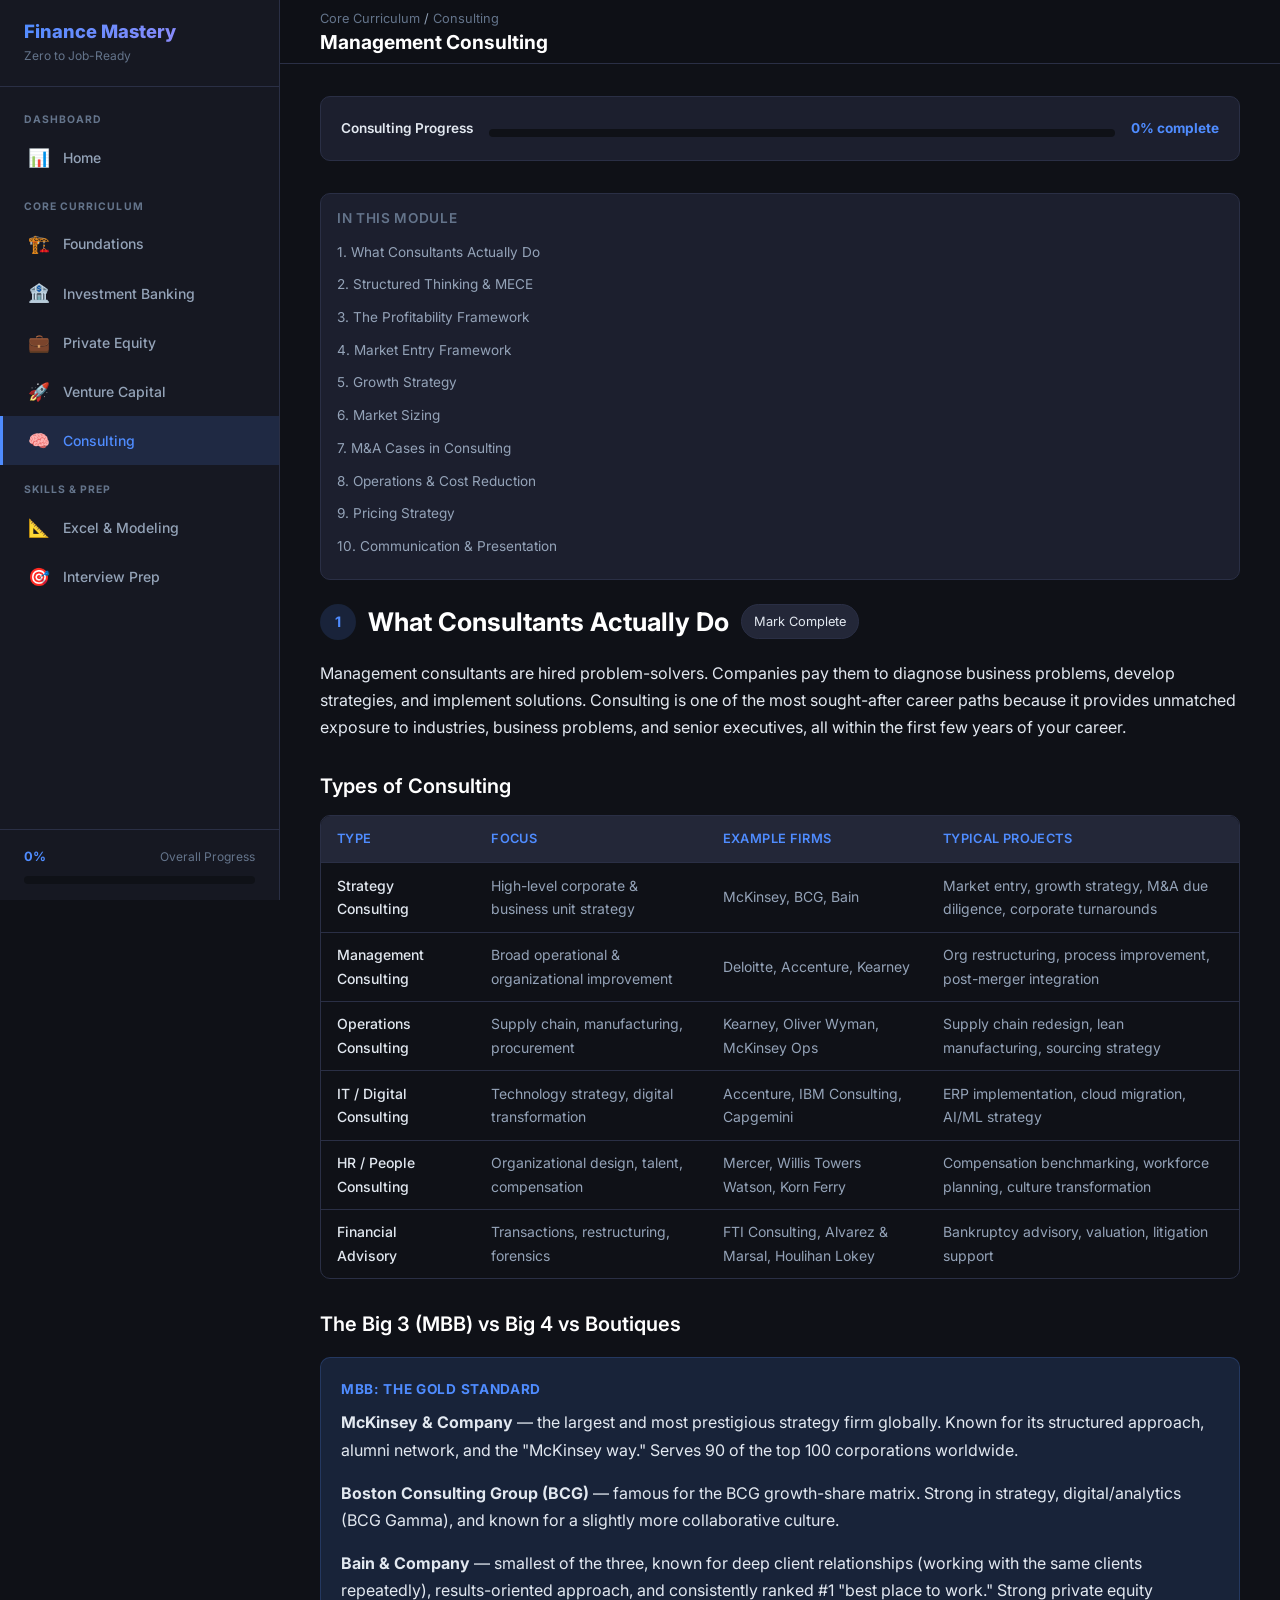
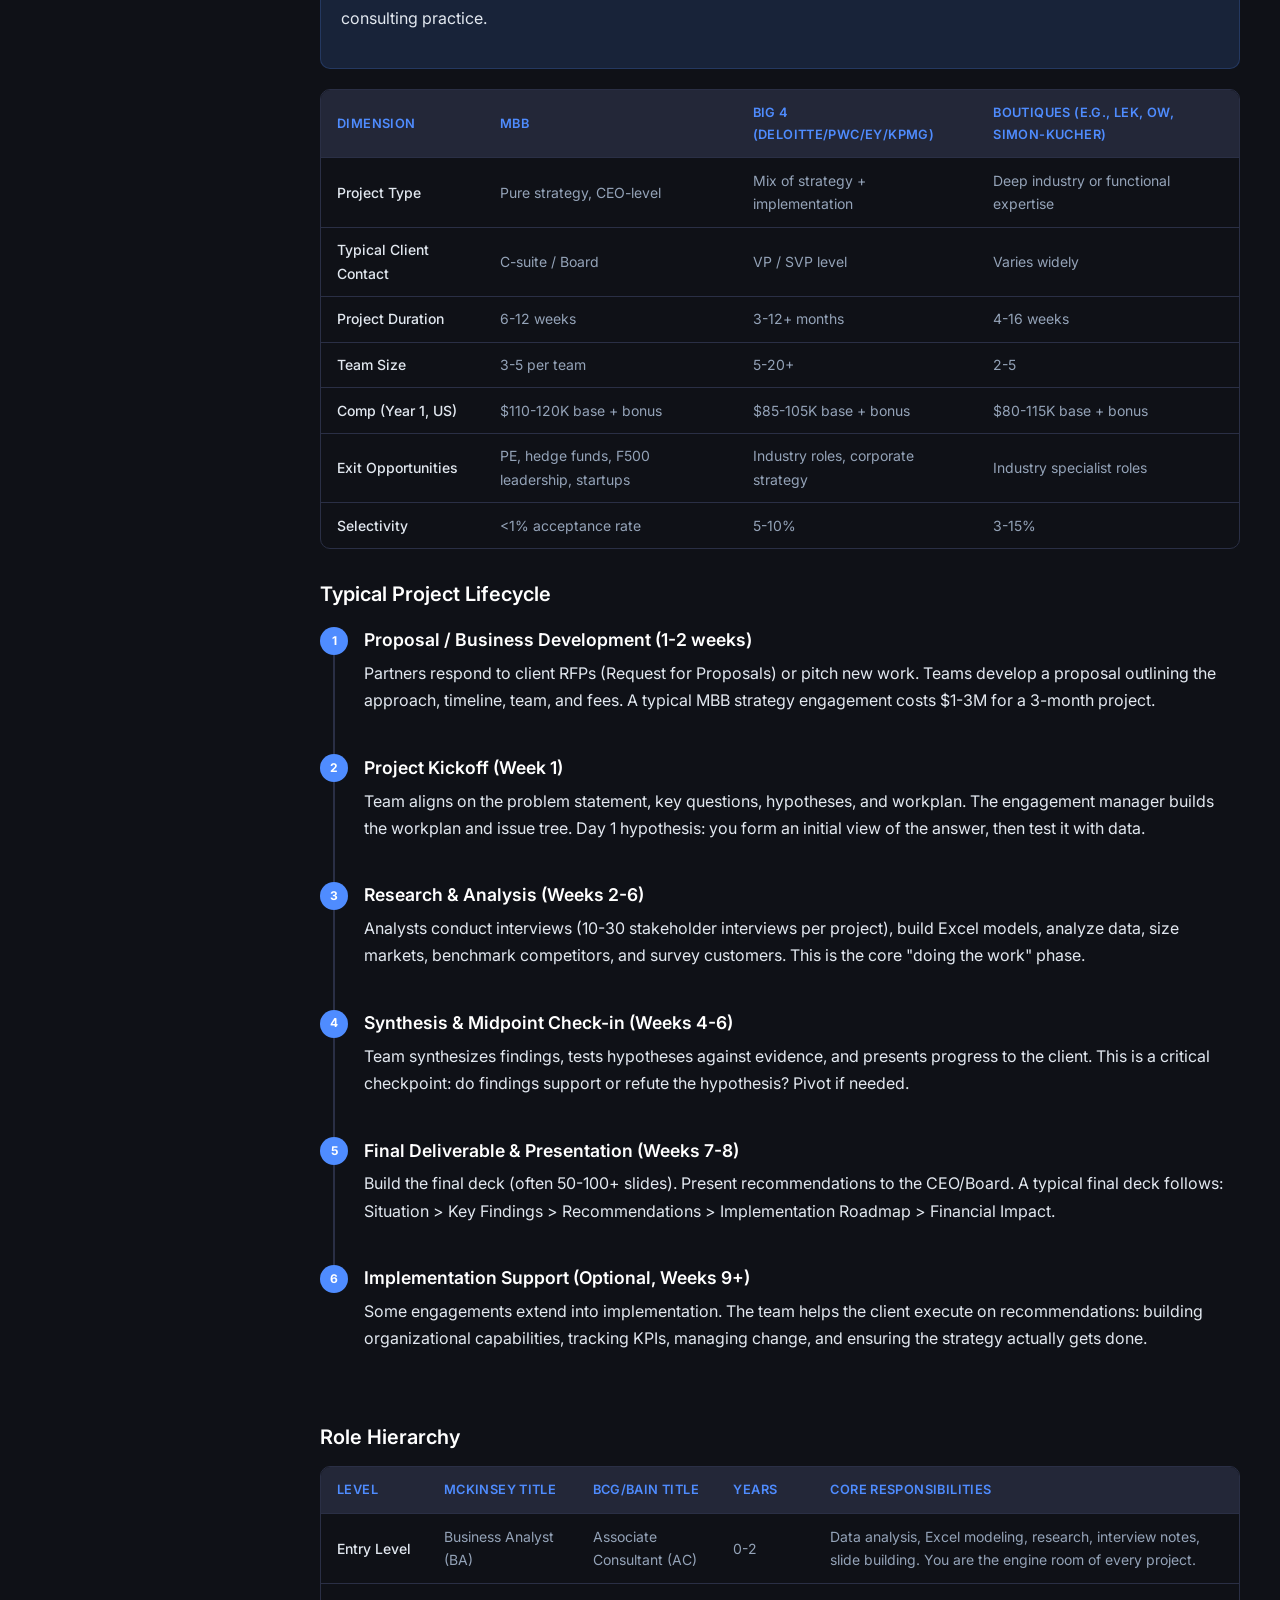
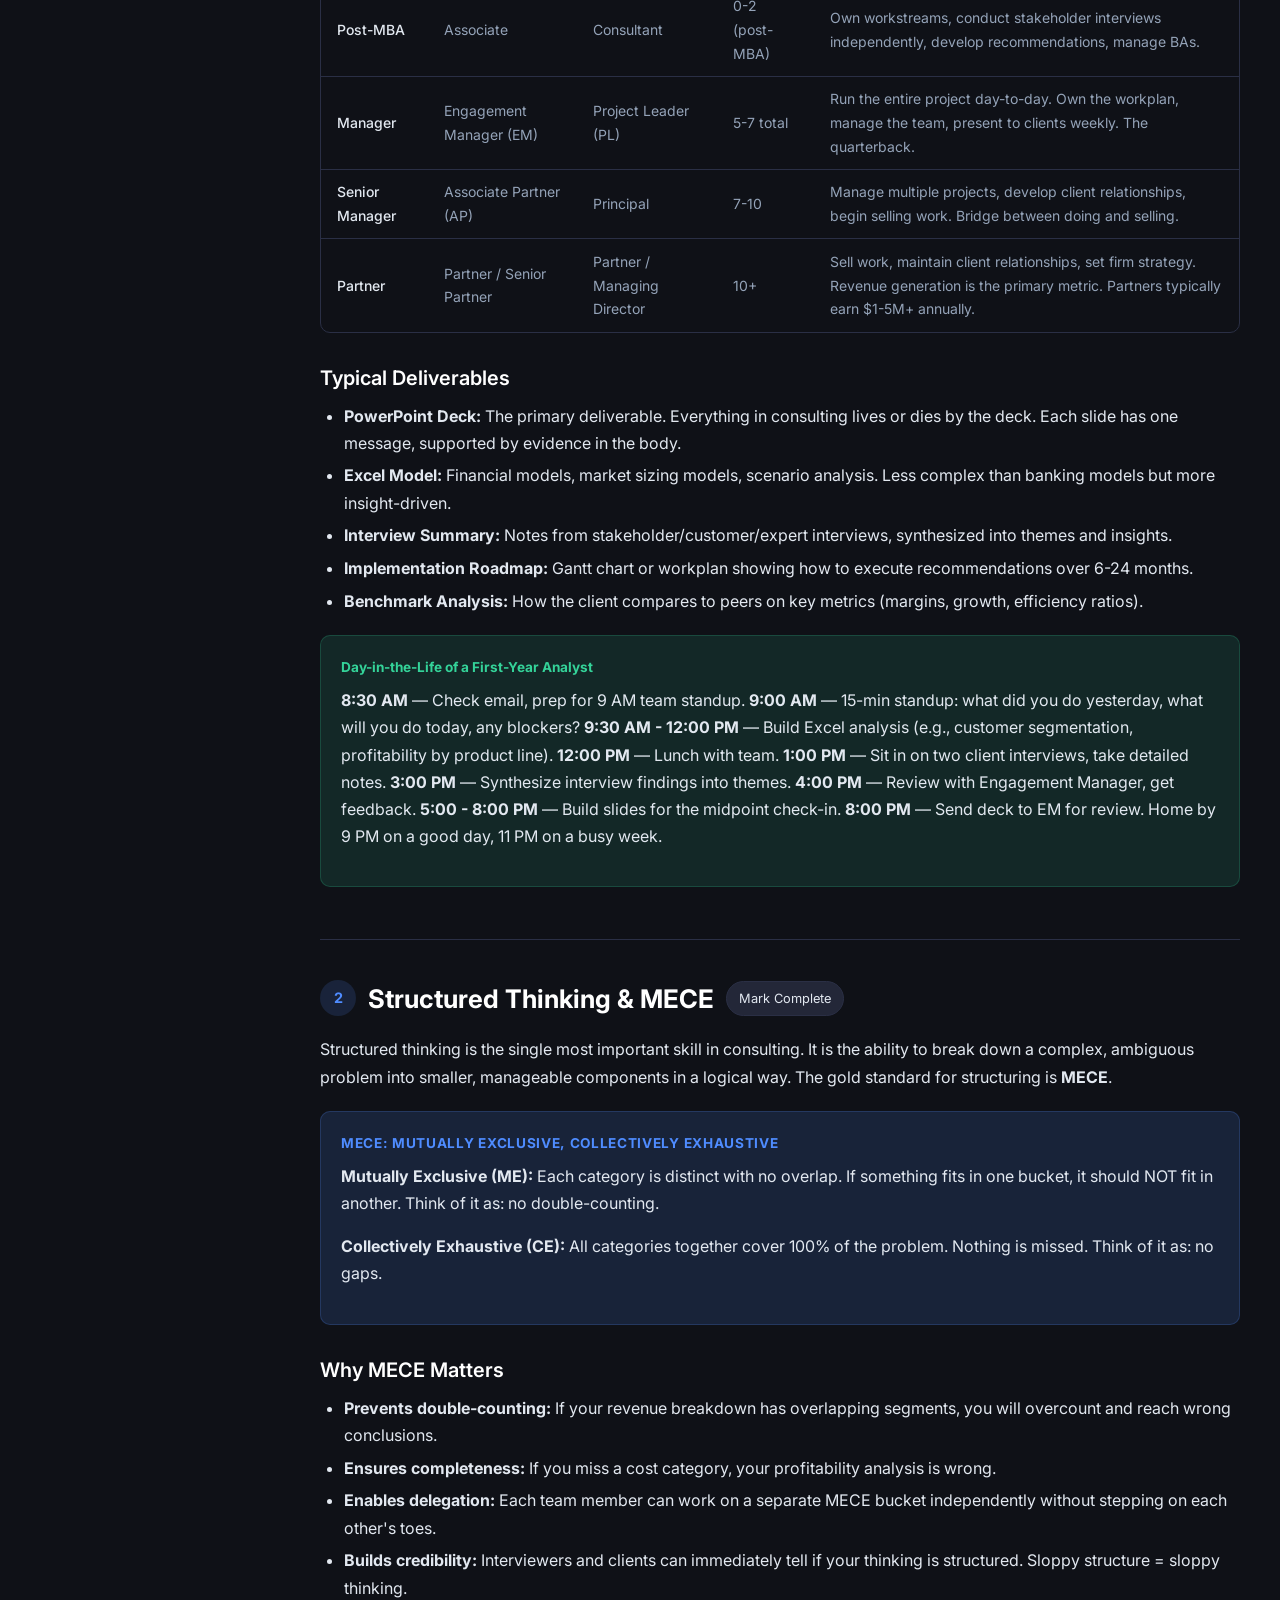
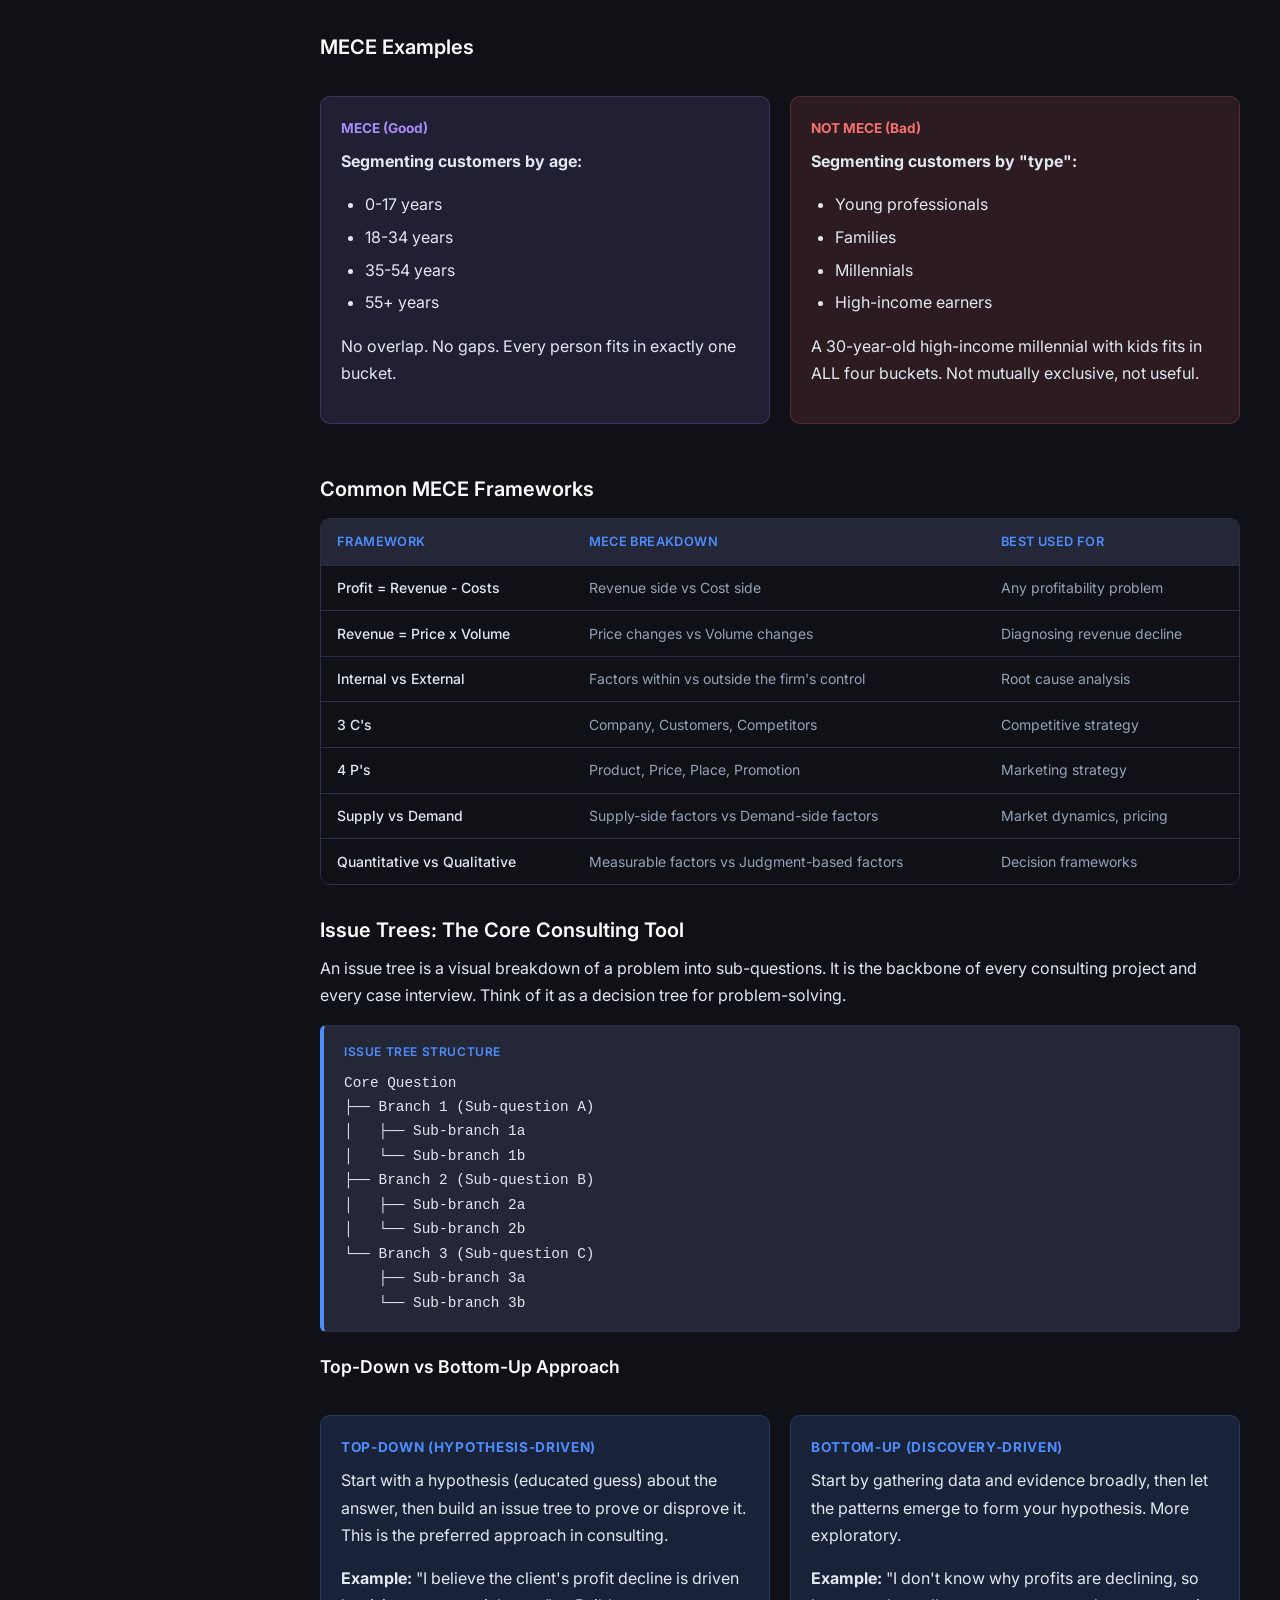
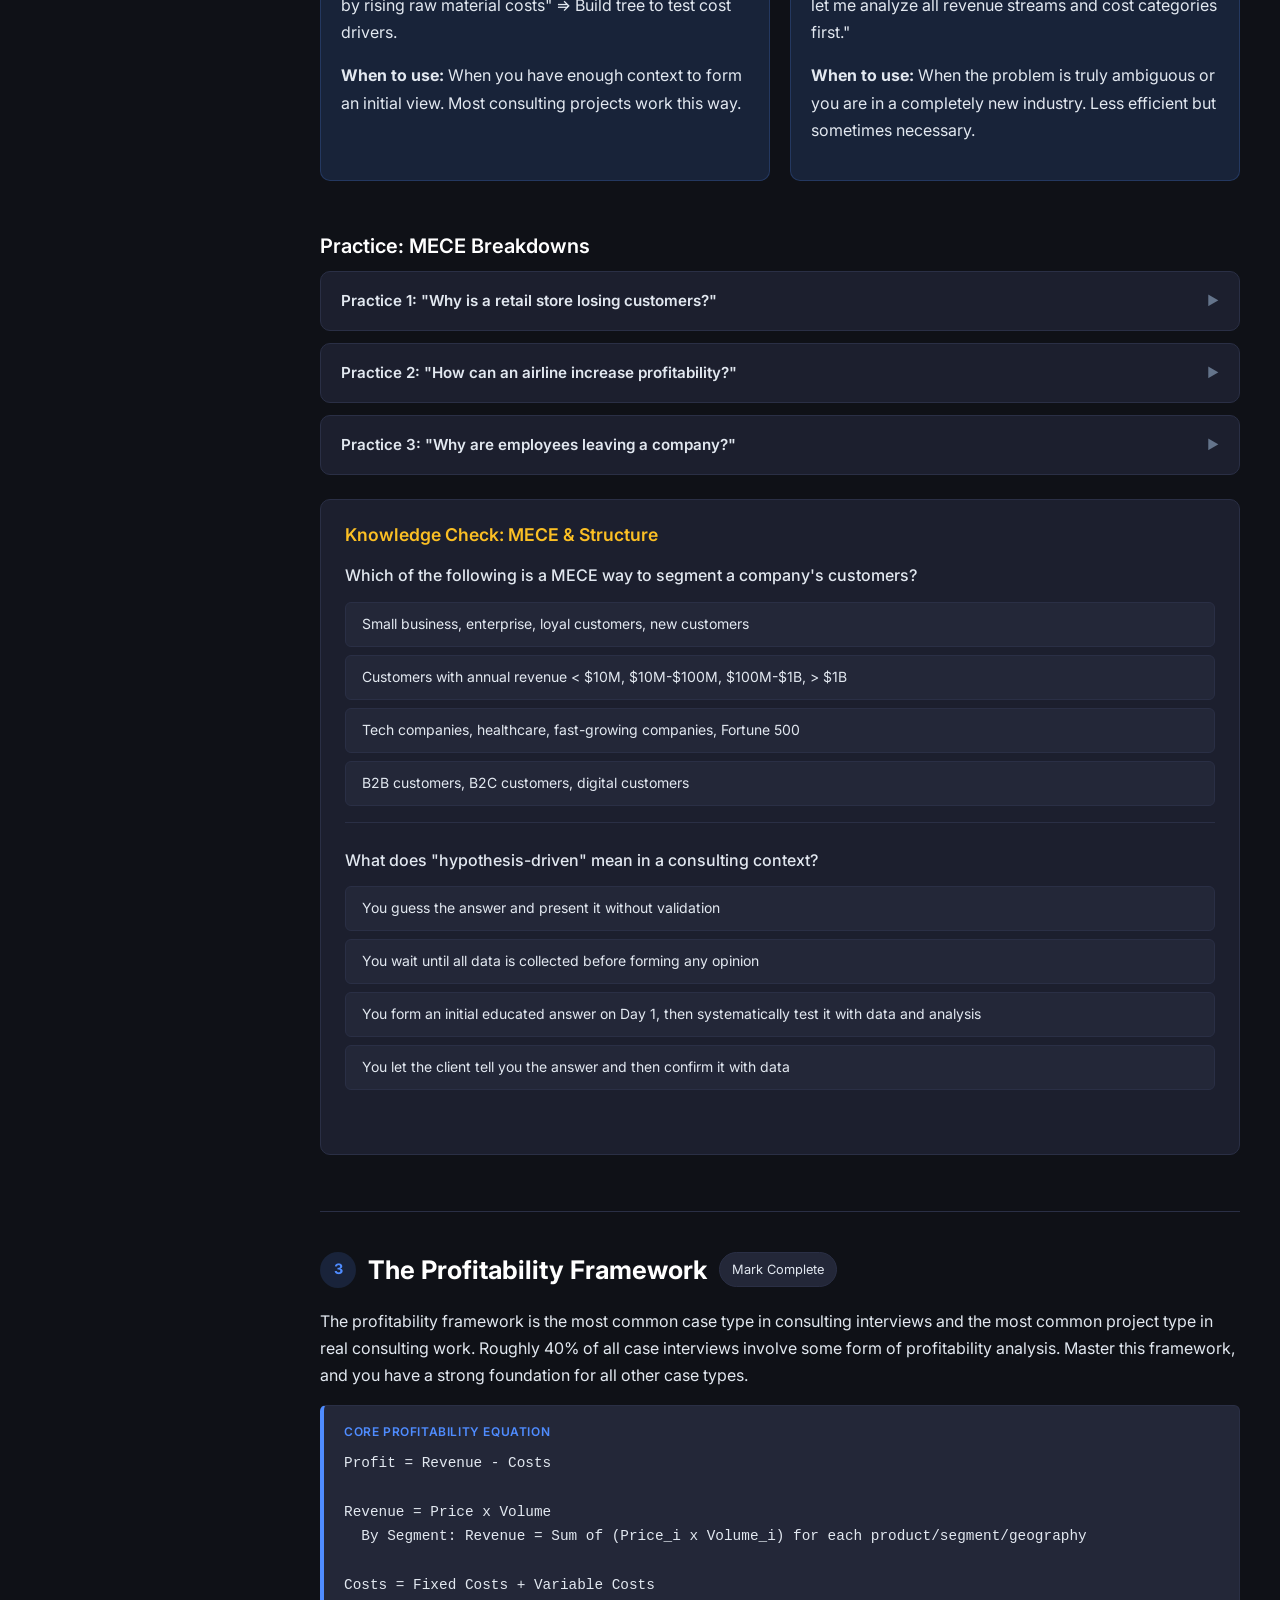
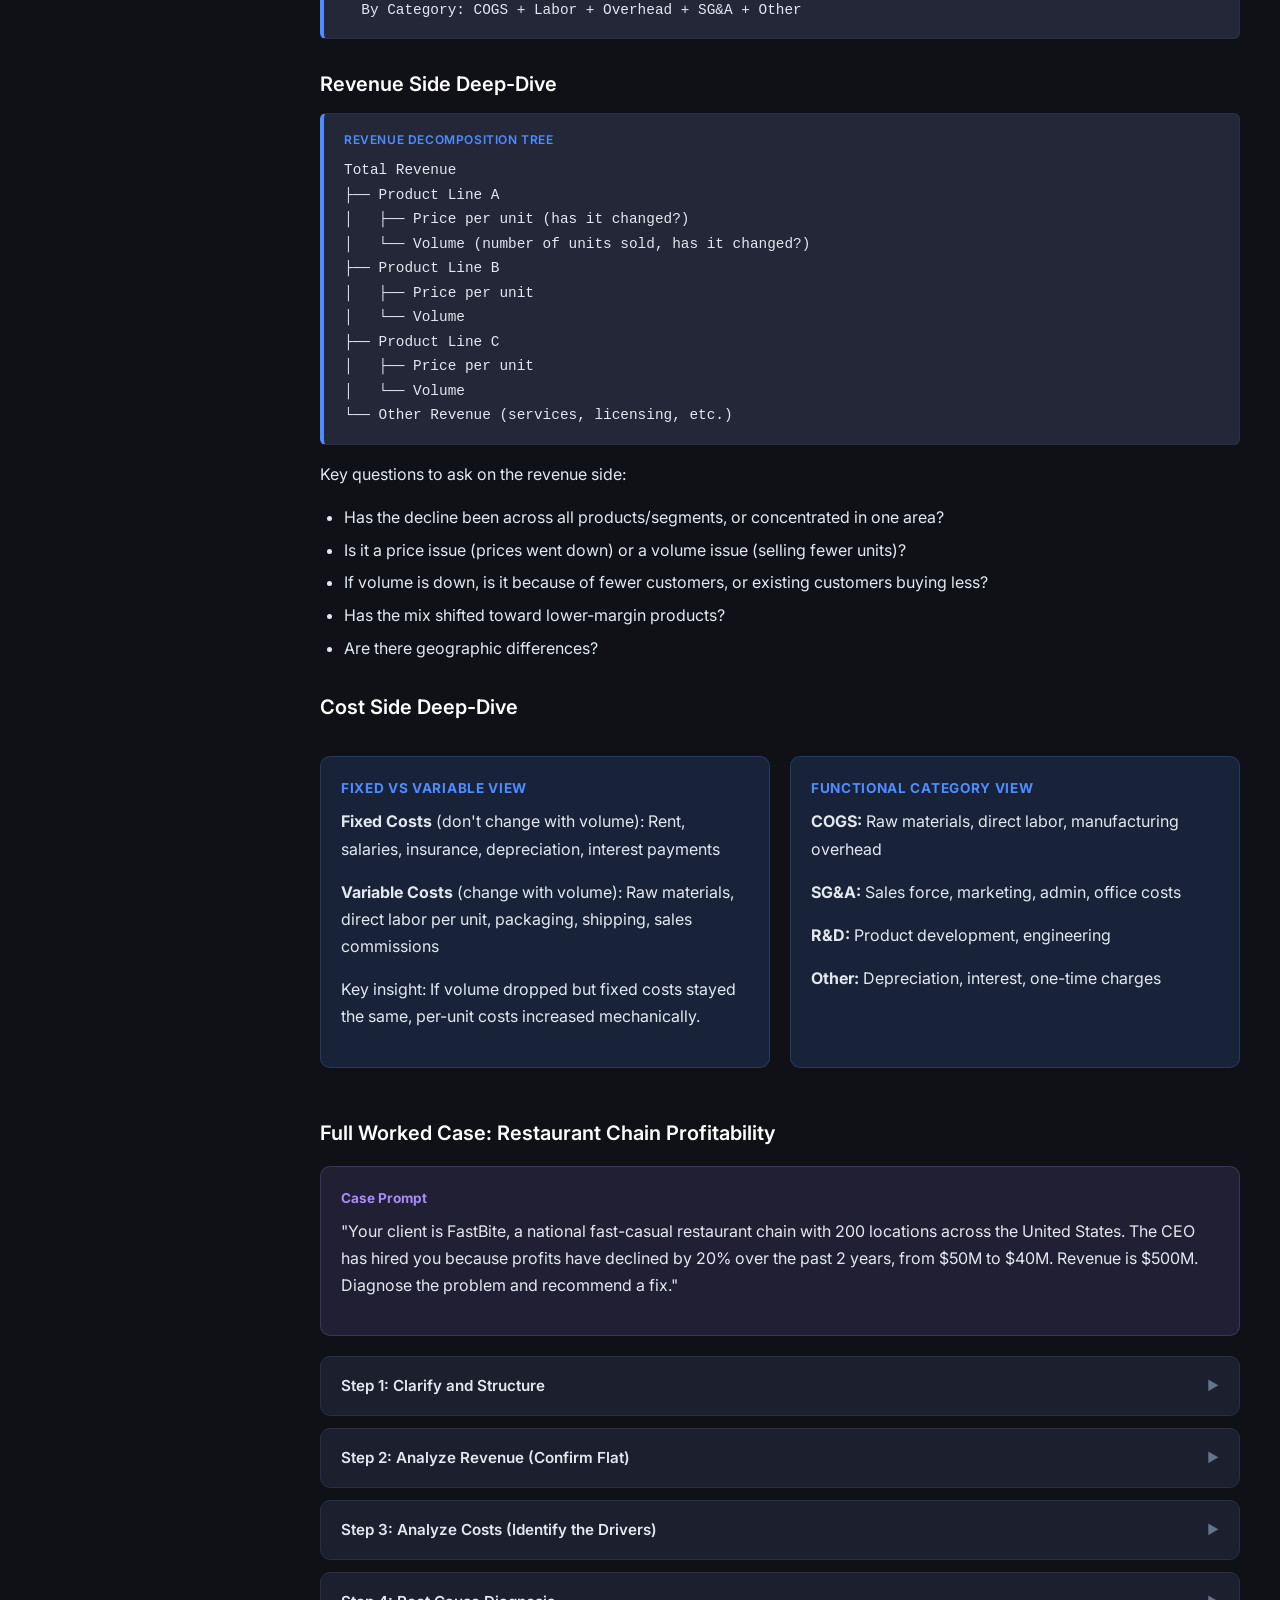
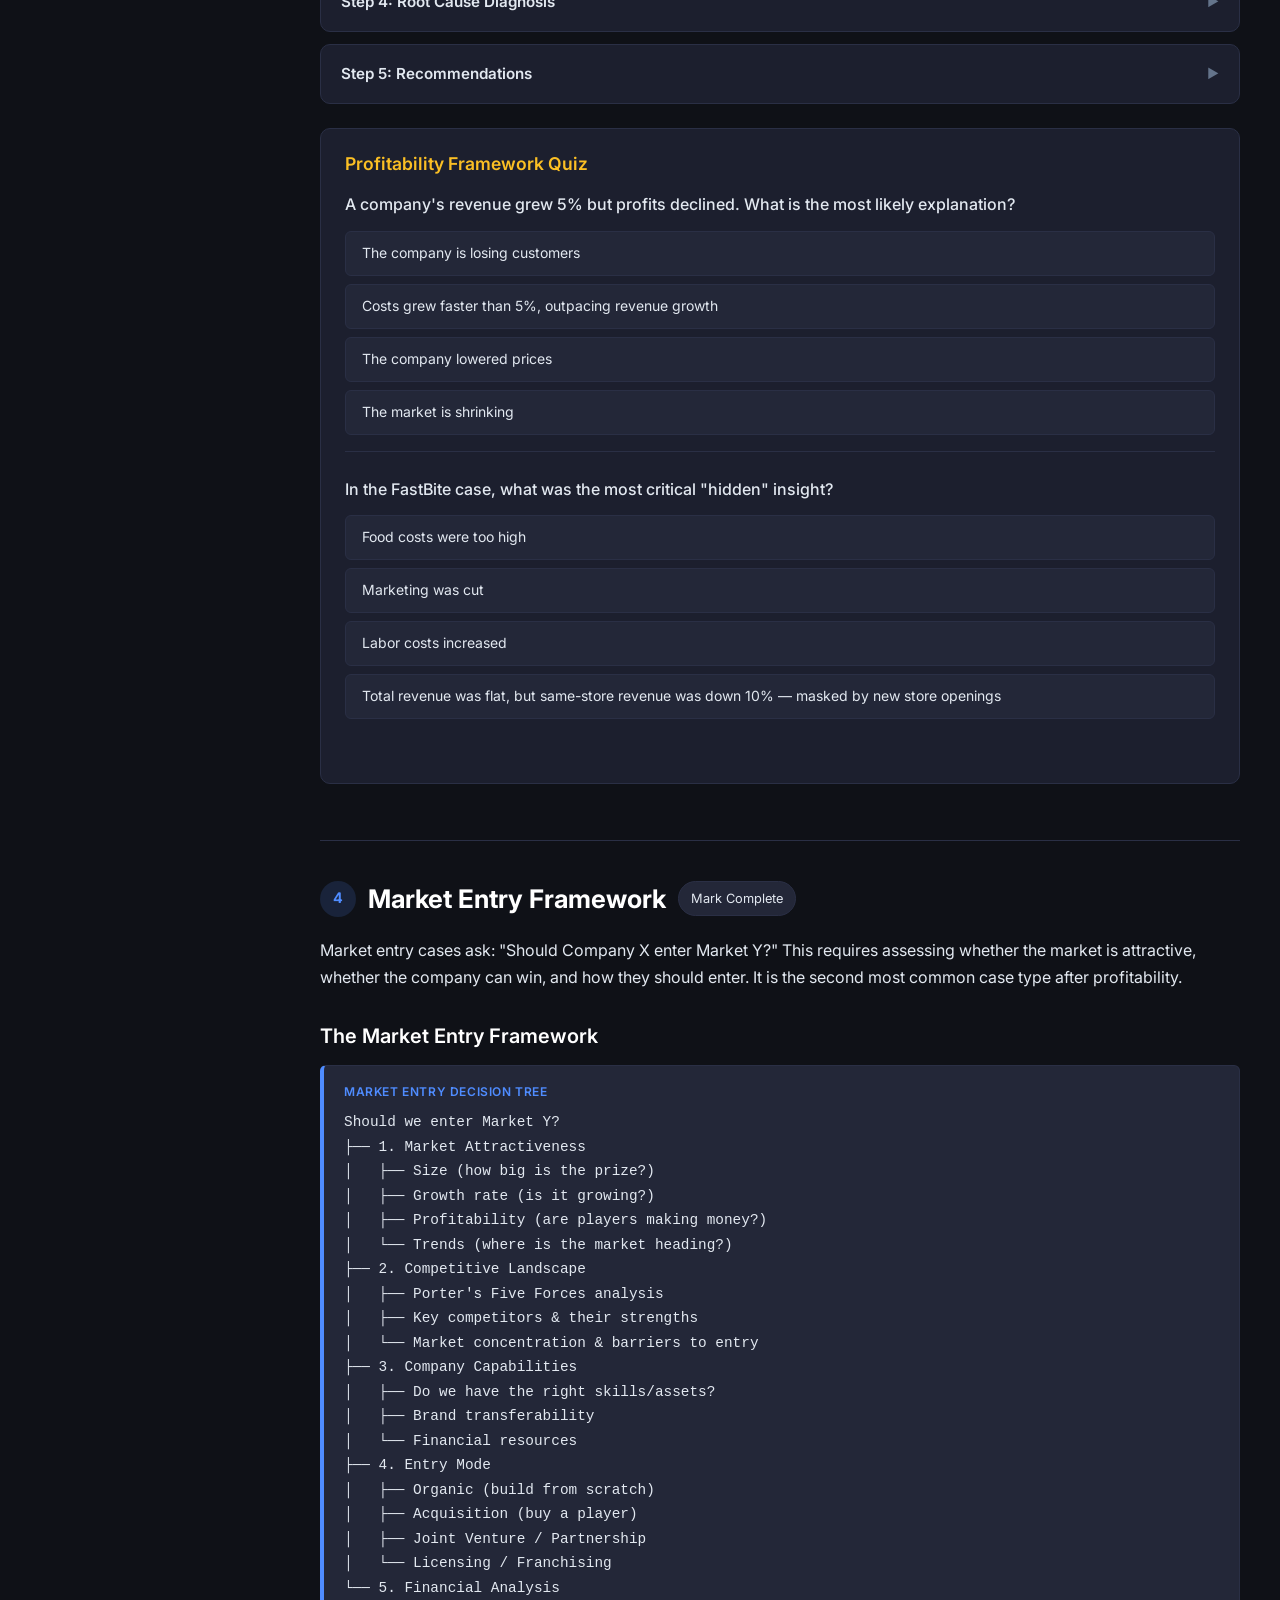
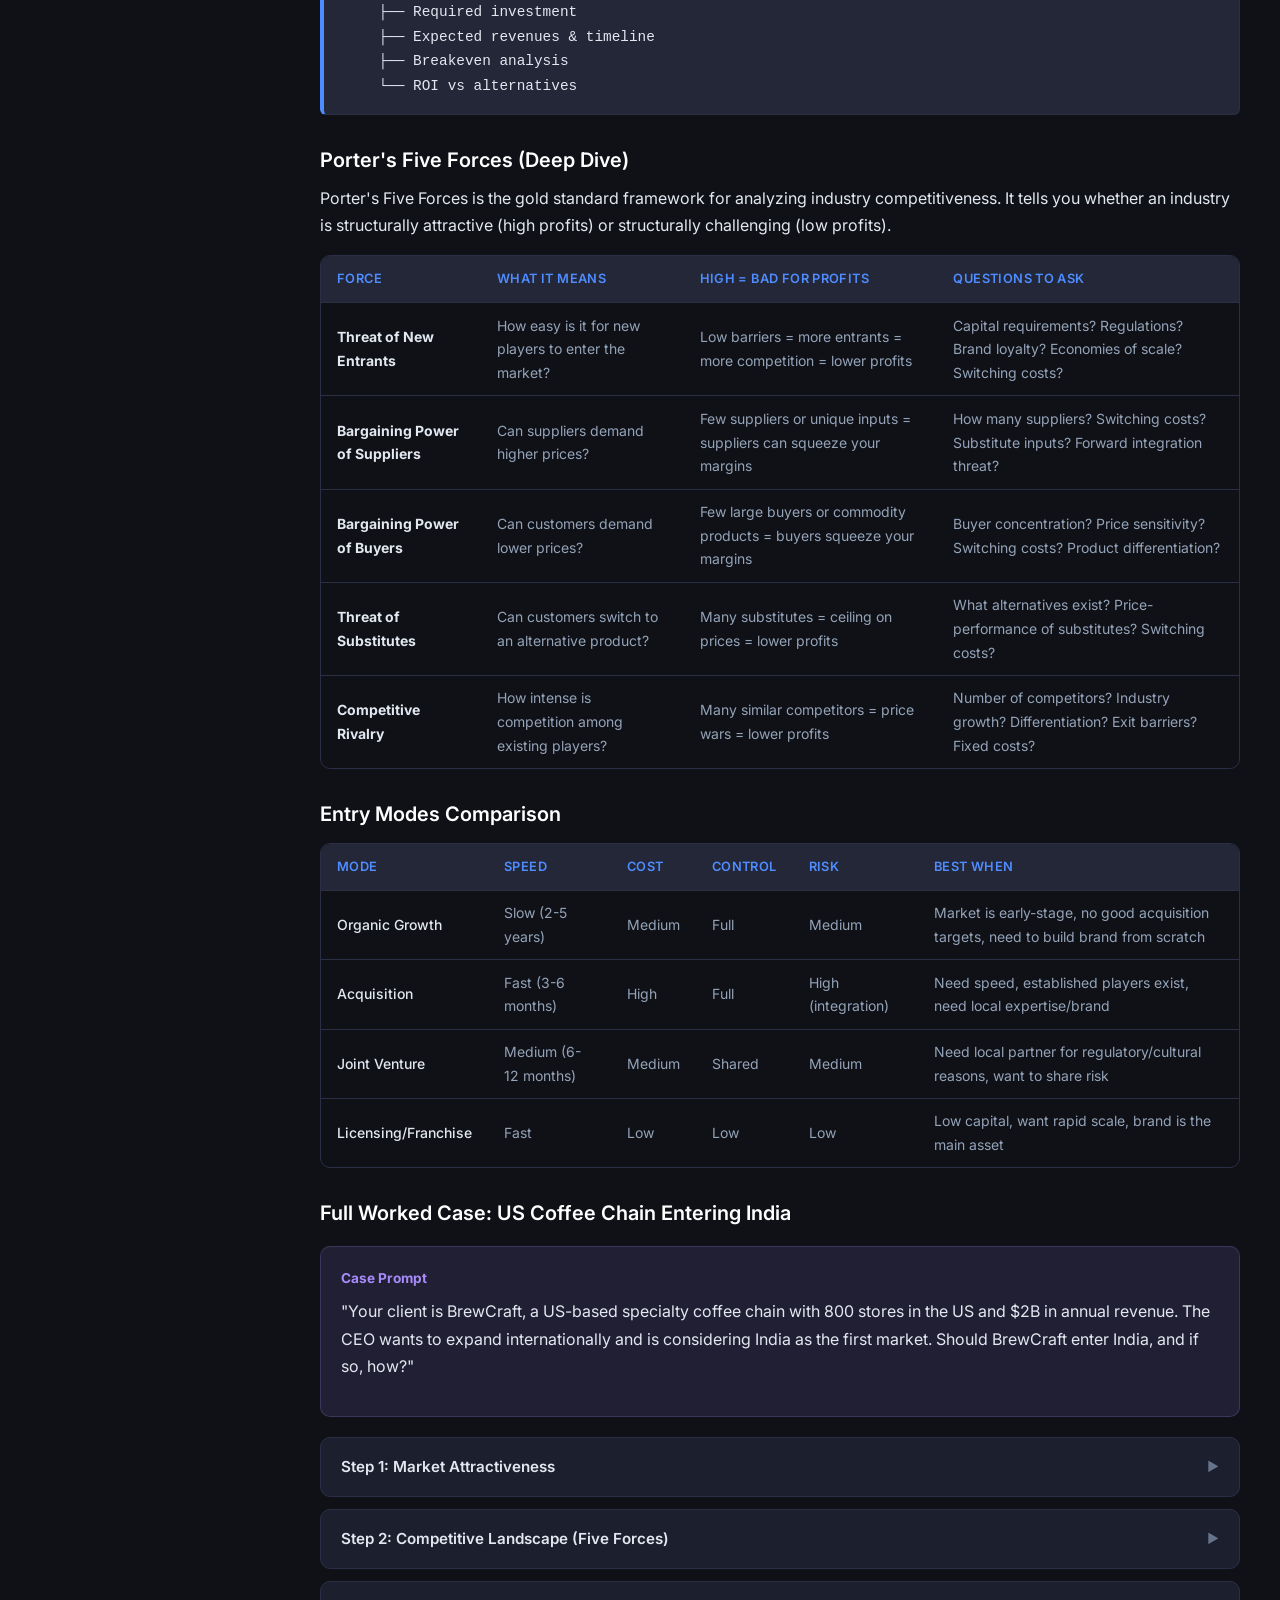
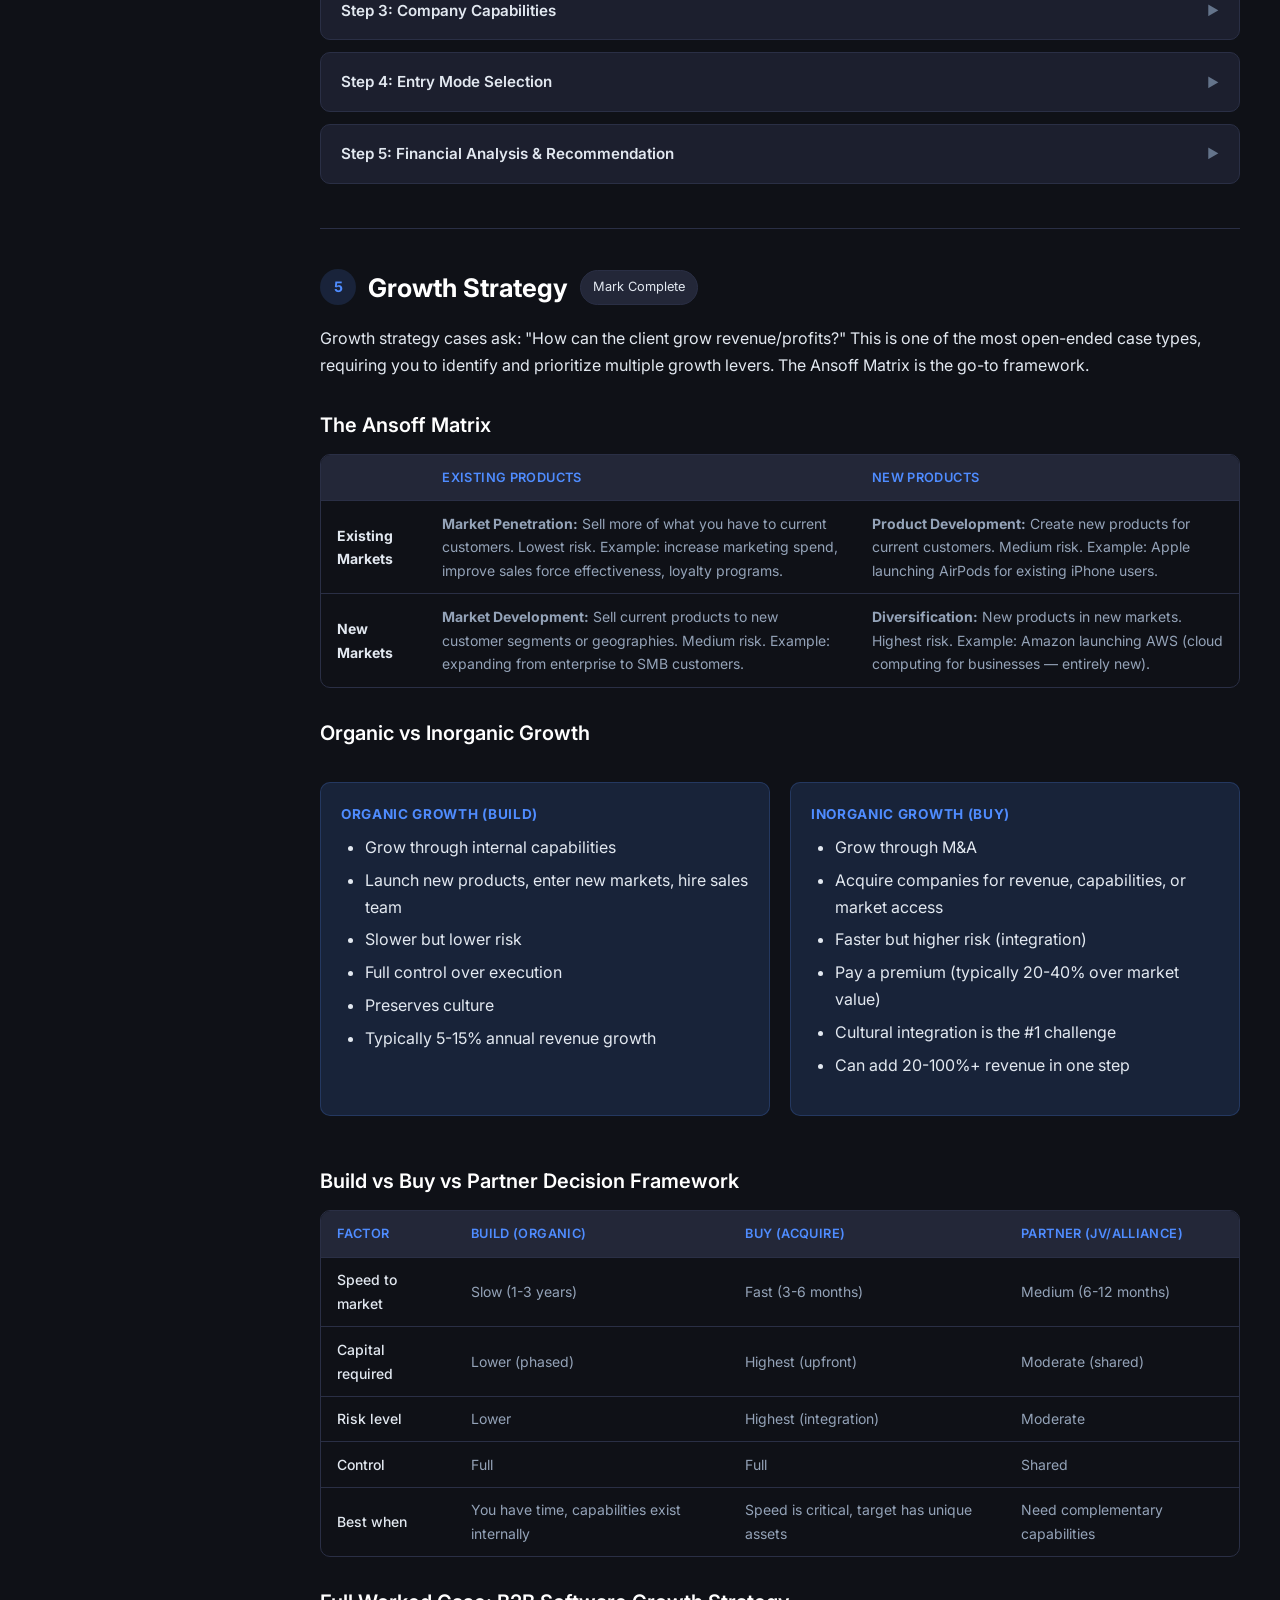
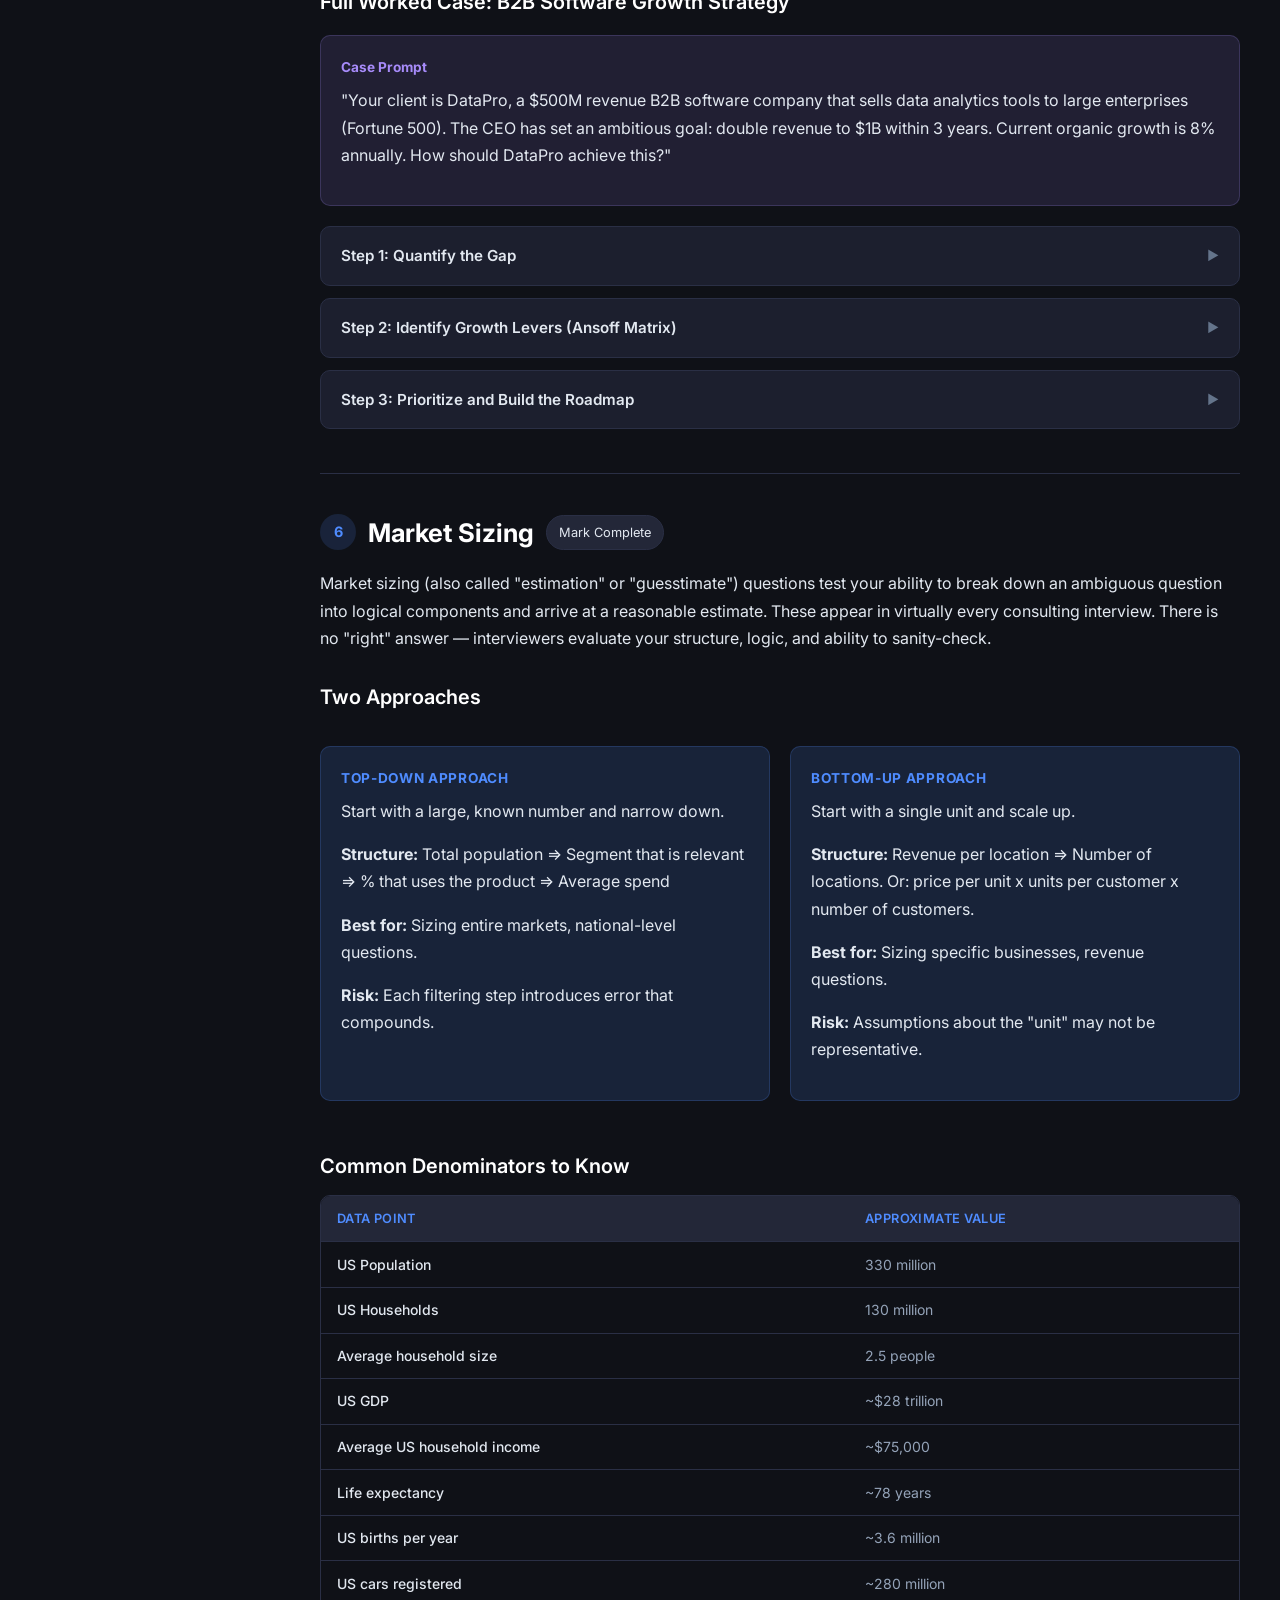
==== pages/consulting.html @ c133d601 "Build complete finance career learning platform 7 comprehensive modules covering IB, PE, VC, Consult" ====
<!DOCTYPE html>
<html lang="en">
<head>
  <meta charset="UTF-8">
  <meta name="viewport" content="width=device-width, initial-scale=1.0">
  <title>Management Consulting — Finance Mastery</title>
  <link rel="stylesheet" href="../css/styles.css">
  <link href="https://fonts.googleapis.com/css2?family=Inter:wght@400;500;600;700;800&display=swap" rel="stylesheet">
</head>
<body>
<div class="app-layout">

  <!-- SIDEBAR -->
  <aside class="sidebar">
    <div class="sidebar-header"><h1>Finance Mastery</h1><div class="subtitle">Zero to Job-Ready</div></div>
    <nav class="sidebar-nav">
      <div class="nav-section"><div class="nav-section-title">Dashboard</div><a href="../index.html" class="nav-link"><span class="icon">📊</span> Home</a></div>
      <div class="nav-section"><div class="nav-section-title">Core Curriculum</div>
        <a href="foundations.html" class="nav-link"><span class="icon">🏗️</span> Foundations</a>
        <a href="ibd.html" class="nav-link"><span class="icon">🏦</span> Investment Banking</a>
        <a href="pe.html" class="nav-link"><span class="icon">💼</span> Private Equity</a>
        <a href="vc.html" class="nav-link"><span class="icon">🚀</span> Venture Capital</a>
        <a href="consulting.html" class="nav-link active"><span class="icon">🧠</span> Consulting</a>
      </div>
      <div class="nav-section"><div class="nav-section-title">Skills & Prep</div>
        <a href="excel.html" class="nav-link"><span class="icon">📐</span> Excel & Modeling</a>
        <a href="interview.html" class="nav-link"><span class="icon">🎯</span> Interview Prep</a>
      </div>
    </nav>
    <div class="sidebar-footer"><div style="display:flex;justify-content:space-between;align-items:center;"><span class="progress-pct-text" style="font-weight:700;color:var(--accent);">0%</span><span style="color:var(--text-muted);font-size:0.75rem;">Overall Progress</span></div><div class="progress-bar-container"><div class="progress-bar-fill" style="width:0%"></div></div></div>
  </aside>

  <!-- MAIN CONTENT -->
  <main class="main-content">
    <header class="content-header">
      <div>
        <div class="breadcrumb">Core Curriculum <span>/</span> Consulting</div>
        <h2>Management Consulting</h2>
      </div>
      <button class="hamburger" onclick="document.querySelector('.sidebar').classList.toggle('open')">☰</button>
    </header>

    <div class="content-body">

      <!-- PAGE PROGRESS -->
      <div class="page-progress" data-page="consulting">
        <span class="progress-text">Consulting Progress</span>
        <div class="progress-bar-container"><div class="progress-bar-fill" style="width:0%"></div></div>
        <span class="progress-pct">0%</span>
      </div>

      <!-- TABLE OF CONTENTS -->
      <div class="page-nav">
        <h4>In This Module</h4>
        <a href="#what-consultants-do">1. What Consultants Actually Do</a>
        <a href="#mece">2. Structured Thinking & MECE</a>
        <a href="#profitability">3. The Profitability Framework</a>
        <a href="#market-entry">4. Market Entry Framework</a>
        <a href="#growth-strategy">5. Growth Strategy</a>
        <a href="#market-sizing">6. Market Sizing</a>
        <a href="#ma-cases">7. M&A Cases in Consulting</a>
        <a href="#operations">8. Operations & Cost Reduction</a>
        <a href="#pricing">9. Pricing Strategy</a>
        <a href="#communication">10. Communication & Presentation</a>
      </div>

      <!-- ============================================================ -->
      <!-- SECTION 1: WHAT CONSULTANTS ACTUALLY DO                      -->
      <!-- ============================================================ -->
      <div class="topic-section" id="what-consultants-do">
        <div class="topic-header">
          <div class="topic-number">1</div>
          <h2 style="margin:0">What Consultants Actually Do</h2>
          <span class="section-check" data-section-page="consulting" data-section-id="what-consultants-do">Mark Complete</span>
        </div>

        <p>Management consultants are hired problem-solvers. Companies pay them to diagnose business problems, develop strategies, and implement solutions. Consulting is one of the most sought-after career paths because it provides unmatched exposure to industries, business problems, and senior executives, all within the first few years of your career.</p>

        <h3>Types of Consulting</h3>
        <div class="table-container">
          <table>
            <thead><tr><th>Type</th><th>Focus</th><th>Example Firms</th><th>Typical Projects</th></tr></thead>
            <tbody>
              <tr><td>Strategy Consulting</td><td>High-level corporate & business unit strategy</td><td>McKinsey, BCG, Bain</td><td>Market entry, growth strategy, M&A due diligence, corporate turnarounds</td></tr>
              <tr><td>Management Consulting</td><td>Broad operational & organizational improvement</td><td>Deloitte, Accenture, Kearney</td><td>Org restructuring, process improvement, post-merger integration</td></tr>
              <tr><td>Operations Consulting</td><td>Supply chain, manufacturing, procurement</td><td>Kearney, Oliver Wyman, McKinsey Ops</td><td>Supply chain redesign, lean manufacturing, sourcing strategy</td></tr>
              <tr><td>IT / Digital Consulting</td><td>Technology strategy, digital transformation</td><td>Accenture, IBM Consulting, Capgemini</td><td>ERP implementation, cloud migration, AI/ML strategy</td></tr>
              <tr><td>HR / People Consulting</td><td>Organizational design, talent, compensation</td><td>Mercer, Willis Towers Watson, Korn Ferry</td><td>Compensation benchmarking, workforce planning, culture transformation</td></tr>
              <tr><td>Financial Advisory</td><td>Transactions, restructuring, forensics</td><td>FTI Consulting, Alvarez & Marsal, Houlihan Lokey</td><td>Bankruptcy advisory, valuation, litigation support</td></tr>
            </tbody>
          </table>
        </div>

        <h3>The Big 3 (MBB) vs Big 4 vs Boutiques</h3>
        <div class="key-concept">
          <div class="concept-title">MBB: The Gold Standard</div>
          <p><strong>McKinsey & Company</strong> — the largest and most prestigious strategy firm globally. Known for its structured approach, alumni network, and the "McKinsey way." Serves 90 of the top 100 corporations worldwide.</p>
          <p><strong>Boston Consulting Group (BCG)</strong> — famous for the BCG growth-share matrix. Strong in strategy, digital/analytics (BCG Gamma), and known for a slightly more collaborative culture.</p>
          <p><strong>Bain & Company</strong> — smallest of the three, known for deep client relationships (working with the same clients repeatedly), results-oriented approach, and consistently ranked #1 "best place to work." Strong private equity consulting practice.</p>
        </div>

        <div class="table-container">
          <table>
            <thead><tr><th>Dimension</th><th>MBB</th><th>Big 4 (Deloitte/PwC/EY/KPMG)</th><th>Boutiques (e.g., LEK, OW, Simon-Kucher)</th></tr></thead>
            <tbody>
              <tr><td>Project Type</td><td>Pure strategy, CEO-level</td><td>Mix of strategy + implementation</td><td>Deep industry or functional expertise</td></tr>
              <tr><td>Typical Client Contact</td><td>C-suite / Board</td><td>VP / SVP level</td><td>Varies widely</td></tr>
              <tr><td>Project Duration</td><td>6-12 weeks</td><td>3-12+ months</td><td>4-16 weeks</td></tr>
              <tr><td>Team Size</td><td>3-5 per team</td><td>5-20+</td><td>2-5</td></tr>
              <tr><td>Comp (Year 1, US)</td><td>$110-120K base + bonus</td><td>$85-105K base + bonus</td><td>$80-115K base + bonus</td></tr>
              <tr><td>Exit Opportunities</td><td>PE, hedge funds, F500 leadership, startups</td><td>Industry roles, corporate strategy</td><td>Industry specialist roles</td></tr>
              <tr><td>Selectivity</td><td>&lt;1% acceptance rate</td><td>5-10%</td><td>3-15%</td></tr>
            </tbody>
          </table>
        </div>

        <h3>Typical Project Lifecycle</h3>
        <div class="steps">
          <div class="step">
            <div class="step-indicator"><div class="step-dot">1</div><div class="step-line"></div></div>
            <div class="step-content">
              <h4>Proposal / Business Development (1-2 weeks)</h4>
              <p>Partners respond to client RFPs (Request for Proposals) or pitch new work. Teams develop a proposal outlining the approach, timeline, team, and fees. A typical MBB strategy engagement costs $1-3M for a 3-month project.</p>
            </div>
          </div>
          <div class="step">
            <div class="step-indicator"><div class="step-dot">2</div><div class="step-line"></div></div>
            <div class="step-content">
              <h4>Project Kickoff (Week 1)</h4>
              <p>Team aligns on the problem statement, key questions, hypotheses, and workplan. The engagement manager builds the workplan and issue tree. Day 1 hypothesis: you form an initial view of the answer, then test it with data.</p>
            </div>
          </div>
          <div class="step">
            <div class="step-indicator"><div class="step-dot">3</div><div class="step-line"></div></div>
            <div class="step-content">
              <h4>Research & Analysis (Weeks 2-6)</h4>
              <p>Analysts conduct interviews (10-30 stakeholder interviews per project), build Excel models, analyze data, size markets, benchmark competitors, and survey customers. This is the core "doing the work" phase.</p>
            </div>
          </div>
          <div class="step">
            <div class="step-indicator"><div class="step-dot">4</div><div class="step-line"></div></div>
            <div class="step-content">
              <h4>Synthesis & Midpoint Check-in (Weeks 4-6)</h4>
              <p>Team synthesizes findings, tests hypotheses against evidence, and presents progress to the client. This is a critical checkpoint: do findings support or refute the hypothesis? Pivot if needed.</p>
            </div>
          </div>
          <div class="step">
            <div class="step-indicator"><div class="step-dot">5</div><div class="step-line"></div></div>
            <div class="step-content">
              <h4>Final Deliverable & Presentation (Weeks 7-8)</h4>
              <p>Build the final deck (often 50-100+ slides). Present recommendations to the CEO/Board. A typical final deck follows: Situation > Key Findings > Recommendations > Implementation Roadmap > Financial Impact.</p>
            </div>
          </div>
          <div class="step">
            <div class="step-indicator"><div class="step-dot">6</div><div class="step-line"></div></div>
            <div class="step-content">
              <h4>Implementation Support (Optional, Weeks 9+)</h4>
              <p>Some engagements extend into implementation. The team helps the client execute on recommendations: building organizational capabilities, tracking KPIs, managing change, and ensuring the strategy actually gets done.</p>
            </div>
          </div>
        </div>

        <h3>Role Hierarchy</h3>
        <div class="table-container">
          <table>
            <thead><tr><th>Level</th><th>McKinsey Title</th><th>BCG/Bain Title</th><th>Years</th><th>Core Responsibilities</th></tr></thead>
            <tbody>
              <tr><td>Entry Level</td><td>Business Analyst (BA)</td><td>Associate Consultant (AC)</td><td>0-2</td><td>Data analysis, Excel modeling, research, interview notes, slide building. You are the engine room of every project.</td></tr>
              <tr><td>Post-MBA</td><td>Associate</td><td>Consultant</td><td>0-2 (post-MBA)</td><td>Own workstreams, conduct stakeholder interviews independently, develop recommendations, manage BAs.</td></tr>
              <tr><td>Manager</td><td>Engagement Manager (EM)</td><td>Project Leader (PL)</td><td>5-7 total</td><td>Run the entire project day-to-day. Own the workplan, manage the team, present to clients weekly. The quarterback.</td></tr>
              <tr><td>Senior Manager</td><td>Associate Partner (AP)</td><td>Principal</td><td>7-10</td><td>Manage multiple projects, develop client relationships, begin selling work. Bridge between doing and selling.</td></tr>
              <tr><td>Partner</td><td>Partner / Senior Partner</td><td>Partner / Managing Director</td><td>10+</td><td>Sell work, maintain client relationships, set firm strategy. Revenue generation is the primary metric. Partners typically earn $1-5M+ annually.</td></tr>
            </tbody>
          </table>
        </div>

        <h3>Typical Deliverables</h3>
        <ul>
          <li><strong>PowerPoint Deck:</strong> The primary deliverable. Everything in consulting lives or dies by the deck. Each slide has one message, supported by evidence in the body.</li>
          <li><strong>Excel Model:</strong> Financial models, market sizing models, scenario analysis. Less complex than banking models but more insight-driven.</li>
          <li><strong>Interview Summary:</strong> Notes from stakeholder/customer/expert interviews, synthesized into themes and insights.</li>
          <li><strong>Implementation Roadmap:</strong> Gantt chart or workplan showing how to execute recommendations over 6-24 months.</li>
          <li><strong>Benchmark Analysis:</strong> How the client compares to peers on key metrics (margins, growth, efficiency ratios).</li>
        </ul>

        <div class="tip-box">
          <div class="tip-title">Day-in-the-Life of a First-Year Analyst</div>
          <p><strong>8:30 AM</strong> — Check email, prep for 9 AM team standup. <strong>9:00 AM</strong> — 15-min standup: what did you do yesterday, what will you do today, any blockers? <strong>9:30 AM - 12:00 PM</strong> — Build Excel analysis (e.g., customer segmentation, profitability by product line). <strong>12:00 PM</strong> — Lunch with team. <strong>1:00 PM</strong> — Sit in on two client interviews, take detailed notes. <strong>3:00 PM</strong> — Synthesize interview findings into themes. <strong>4:00 PM</strong> — Review with Engagement Manager, get feedback. <strong>5:00 - 8:00 PM</strong> — Build slides for the midpoint check-in. <strong>8:00 PM</strong> — Send deck to EM for review. Home by 9 PM on a good day, 11 PM on a busy week.</p>
        </div>
      </div>

      <!-- ============================================================ -->
      <!-- SECTION 2: STRUCTURED THINKING & MECE                       -->
      <!-- ============================================================ -->
      <div class="topic-section" id="mece">
        <div class="topic-header">
          <div class="topic-number">2</div>
          <h2 style="margin:0">Structured Thinking & MECE</h2>
          <span class="section-check" data-section-page="consulting" data-section-id="mece">Mark Complete</span>
        </div>

        <p>Structured thinking is the single most important skill in consulting. It is the ability to break down a complex, ambiguous problem into smaller, manageable components in a logical way. The gold standard for structuring is <strong>MECE</strong>.</p>

        <div class="key-concept">
          <div class="concept-title">MECE: Mutually Exclusive, Collectively Exhaustive</div>
          <p><strong>Mutually Exclusive (ME):</strong> Each category is distinct with no overlap. If something fits in one bucket, it should NOT fit in another. Think of it as: no double-counting.</p>
          <p><strong>Collectively Exhaustive (CE):</strong> All categories together cover 100% of the problem. Nothing is missed. Think of it as: no gaps.</p>
        </div>

        <h3>Why MECE Matters</h3>
        <ul>
          <li><strong>Prevents double-counting:</strong> If your revenue breakdown has overlapping segments, you will overcount and reach wrong conclusions.</li>
          <li><strong>Ensures completeness:</strong> If you miss a cost category, your profitability analysis is wrong.</li>
          <li><strong>Enables delegation:</strong> Each team member can work on a separate MECE bucket independently without stepping on each other's toes.</li>
          <li><strong>Builds credibility:</strong> Interviewers and clients can immediately tell if your thinking is structured. Sloppy structure = sloppy thinking.</li>
        </ul>

        <h3>MECE Examples</h3>
        <div class="two-col">
          <div class="example-box">
            <div class="example-title">MECE (Good)</div>
            <p><strong>Segmenting customers by age:</strong></p>
            <ul>
              <li>0-17 years</li>
              <li>18-34 years</li>
              <li>35-54 years</li>
              <li>55+ years</li>
            </ul>
            <p>No overlap. No gaps. Every person fits in exactly one bucket.</p>
          </div>
          <div class="warning-box">
            <div class="warning-title">NOT MECE (Bad)</div>
            <p><strong>Segmenting customers by "type":</strong></p>
            <ul>
              <li>Young professionals</li>
              <li>Families</li>
              <li>Millennials</li>
              <li>High-income earners</li>
            </ul>
            <p>A 30-year-old high-income millennial with kids fits in ALL four buckets. Not mutually exclusive, not useful.</p>
          </div>
        </div>

        <h3>Common MECE Frameworks</h3>
        <div class="table-container">
          <table>
            <thead><tr><th>Framework</th><th>MECE Breakdown</th><th>Best Used For</th></tr></thead>
            <tbody>
              <tr><td>Profit = Revenue - Costs</td><td>Revenue side vs Cost side</td><td>Any profitability problem</td></tr>
              <tr><td>Revenue = Price x Volume</td><td>Price changes vs Volume changes</td><td>Diagnosing revenue decline</td></tr>
              <tr><td>Internal vs External</td><td>Factors within vs outside the firm's control</td><td>Root cause analysis</td></tr>
              <tr><td>3 C's</td><td>Company, Customers, Competitors</td><td>Competitive strategy</td></tr>
              <tr><td>4 P's</td><td>Product, Price, Place, Promotion</td><td>Marketing strategy</td></tr>
              <tr><td>Supply vs Demand</td><td>Supply-side factors vs Demand-side factors</td><td>Market dynamics, pricing</td></tr>
              <tr><td>Quantitative vs Qualitative</td><td>Measurable factors vs Judgment-based factors</td><td>Decision frameworks</td></tr>
            </tbody>
          </table>
        </div>

        <h3>Issue Trees: The Core Consulting Tool</h3>
        <p>An issue tree is a visual breakdown of a problem into sub-questions. It is the backbone of every consulting project and every case interview. Think of it as a decision tree for problem-solving.</p>

        <div class="formula-box">
          <div class="formula-label">Issue Tree Structure</div>
          Core Question<br>
          ├── Branch 1 (Sub-question A)<br>
          │&nbsp;&nbsp;&nbsp;├── Sub-branch 1a<br>
          │&nbsp;&nbsp;&nbsp;└── Sub-branch 1b<br>
          ├── Branch 2 (Sub-question B)<br>
          │&nbsp;&nbsp;&nbsp;├── Sub-branch 2a<br>
          │&nbsp;&nbsp;&nbsp;└── Sub-branch 2b<br>
          └── Branch 3 (Sub-question C)<br>
          &nbsp;&nbsp;&nbsp;&nbsp;├── Sub-branch 3a<br>
          &nbsp;&nbsp;&nbsp;&nbsp;└── Sub-branch 3b
        </div>

        <h4>Top-Down vs Bottom-Up Approach</h4>
        <div class="two-col">
          <div class="key-concept">
            <div class="concept-title">Top-Down (Hypothesis-Driven)</div>
            <p>Start with a hypothesis (educated guess) about the answer, then build an issue tree to prove or disprove it. This is the preferred approach in consulting.</p>
            <p><strong>Example:</strong> "I believe the client's profit decline is driven by rising raw material costs" => Build tree to test cost drivers.</p>
            <p><strong>When to use:</strong> When you have enough context to form an initial view. Most consulting projects work this way.</p>
          </div>
          <div class="key-concept">
            <div class="concept-title">Bottom-Up (Discovery-Driven)</div>
            <p>Start by gathering data and evidence broadly, then let the patterns emerge to form your hypothesis. More exploratory.</p>
            <p><strong>Example:</strong> "I don't know why profits are declining, so let me analyze all revenue streams and cost categories first."</p>
            <p><strong>When to use:</strong> When the problem is truly ambiguous or you are in a completely new industry. Less efficient but sometimes necessary.</p>
          </div>
        </div>

        <h3>Practice: MECE Breakdowns</h3>

        <div class="collapsible">
          <div class="collapsible-header">Practice 1: "Why is a retail store losing customers?" <span class="chevron">▶</span></div>
          <div class="collapsible-body"><div class="collapsible-content">
            <p><strong>MECE Breakdown (Internal vs External):</strong></p>
            <p><strong>Internal Factors (within the store's control):</strong></p>
            <ul>
              <li><strong>Product:</strong> Assortment issues (wrong products, out-of-stock, quality decline, lack of new products)</li>
              <li><strong>Price:</strong> Prices too high vs competitors, fewer promotions/discounts</li>
              <li><strong>Experience:</strong> Poor customer service, store cleanliness, checkout speed, layout confusion</li>
              <li><strong>Location/Access:</strong> Parking issues, store hours, inconvenient location</li>
            </ul>
            <p><strong>External Factors (outside the store's control):</strong></p>
            <ul>
              <li><strong>Competition:</strong> New competitor entered the market, existing competitors improved</li>
              <li><strong>Customer Behavior:</strong> Shift to online shopping, demographic changes in the area</li>
              <li><strong>Macro Environment:</strong> Economic recession reducing spending, regulatory changes</li>
            </ul>
            <p>This is MECE because every possible reason fits in exactly one bucket, and together the buckets cover all possibilities.</p>
          </div></div>
        </div>

        <div class="collapsible">
          <div class="collapsible-header">Practice 2: "How can an airline increase profitability?" <span class="chevron">▶</span></div>
          <div class="collapsible-body"><div class="collapsible-content">
            <p><strong>MECE Breakdown (Revenue vs Costs):</strong></p>
            <p><strong>Increase Revenue:</strong></p>
            <ul>
              <li><strong>Ticket Revenue:</strong> Increase ticket prices, improve yield management (dynamic pricing), increase load factor (fill more seats)</li>
              <li><strong>Ancillary Revenue:</strong> Baggage fees, seat selection fees, in-flight food/drinks, loyalty program partnerships, cargo revenue</li>
              <li><strong>Network Expansion:</strong> Add new routes, increase frequency on high-demand routes, code-sharing agreements</li>
            </ul>
            <p><strong>Reduce Costs:</strong></p>
            <ul>
              <li><strong>Fuel Costs:</strong> Hedging strategies, more fuel-efficient aircraft, route optimization</li>
              <li><strong>Labor Costs:</strong> Crew scheduling optimization, renegotiate contracts, automation (check-in kiosks)</li>
              <li><strong>Maintenance:</strong> Standardize fleet (fewer aircraft types), predictive maintenance</li>
              <li><strong>Airport/Landing:</strong> Negotiate better gate fees, use secondary airports</li>
              <li><strong>Overhead:</strong> Shared services, IT consolidation, real estate optimization</li>
            </ul>
          </div></div>
        </div>

        <div class="collapsible">
          <div class="collapsible-header">Practice 3: "Why are employees leaving a company?" <span class="chevron">▶</span></div>
          <div class="collapsible-body"><div class="collapsible-content">
            <p><strong>MECE Breakdown (Push vs Pull factors):</strong></p>
            <p><strong>Push Factors (reasons to leave current employer):</strong></p>
            <ul>
              <li><strong>Compensation:</strong> Base pay below market, poor bonus structure, limited equity/benefits</li>
              <li><strong>Career Development:</strong> No promotion path, limited learning opportunities, no mentorship</li>
              <li><strong>Work Environment:</strong> Toxic culture, poor management, excessive hours, lack of flexibility/remote work</li>
              <li><strong>Role Satisfaction:</strong> Boring work, misalignment with skills, lack of impact/meaning</li>
            </ul>
            <p><strong>Pull Factors (reasons to join another employer):</strong></p>
            <ul>
              <li><strong>Better Offers:</strong> Higher comp, better title, more equity at startups/competitors</li>
              <li><strong>Industry/Market:</strong> Hot job market, recruiters actively poaching, industry shift to new sectors</li>
              <li><strong>Personal:</strong> Relocation for family, career change desire, entrepreneurship</li>
            </ul>
            <p>This is MECE: every reason for leaving is either a push (something bad about current job) or pull (something attractive elsewhere), and together they cover all possible reasons.</p>
          </div></div>
        </div>

        <div class="quiz-container">
          <h4>Knowledge Check: MECE & Structure</h4>
          <div class="quiz-question" data-correct="b">
            <p>Which of the following is a MECE way to segment a company's customers?</p>
            <div class="quiz-options">
              <div class="quiz-option" data-value="a">Small business, enterprise, loyal customers, new customers</div>
              <div class="quiz-option" data-value="b">Customers with annual revenue &lt; $10M, $10M-$100M, $100M-$1B, &gt; $1B</div>
              <div class="quiz-option" data-value="c">Tech companies, healthcare, fast-growing companies, Fortune 500</div>
              <div class="quiz-option" data-value="d">B2B customers, B2C customers, digital customers</div>
            </div>
            <div class="quiz-explanation">Option B is MECE: revenue bands are mutually exclusive (a company can only be in one band) and collectively exhaustive (every possible revenue level is covered). Option A mixes size with loyalty. Option C overlaps (a Fortune 500 tech company fits two buckets). Option D overlaps (a B2B customer can also be digital).</div>
          </div>
          <div class="quiz-question" data-correct="c">
            <p>What does "hypothesis-driven" mean in a consulting context?</p>
            <div class="quiz-options">
              <div class="quiz-option" data-value="a">You guess the answer and present it without validation</div>
              <div class="quiz-option" data-value="b">You wait until all data is collected before forming any opinion</div>
              <div class="quiz-option" data-value="c">You form an initial educated answer on Day 1, then systematically test it with data and analysis</div>
              <div class="quiz-option" data-value="d">You let the client tell you the answer and then confirm it with data</div>
            </div>
            <div class="quiz-explanation">Hypothesis-driven means forming an initial view (Day 1 hypothesis) and then rigorously testing it. This is more efficient than open-ended exploration because it focuses the team's analysis on proving/disproving the hypothesis rather than boiling the ocean.</div>
          </div>
        </div>
      </div>

      <!-- ============================================================ -->
      <!-- SECTION 3: THE PROFITABILITY FRAMEWORK                       -->
      <!-- ============================================================ -->
      <div class="topic-section" id="profitability">
        <div class="topic-header">
          <div class="topic-number">3</div>
          <h2 style="margin:0">The Profitability Framework</h2>
          <span class="section-check" data-section-page="consulting" data-section-id="profitability">Mark Complete</span>
        </div>

        <p>The profitability framework is the most common case type in consulting interviews and the most common project type in real consulting work. Roughly 40% of all case interviews involve some form of profitability analysis. Master this framework, and you have a strong foundation for all other case types.</p>

        <div class="formula-box">
          <div class="formula-label">Core Profitability Equation</div>
          Profit = Revenue - Costs<br><br>
          Revenue = Price x Volume<br>
          &nbsp;&nbsp;By Segment: Revenue = Sum of (Price_i x Volume_i) for each product/segment/geography<br><br>
          Costs = Fixed Costs + Variable Costs<br>
          &nbsp;&nbsp;By Category: COGS + Labor + Overhead + SG&A + Other
        </div>

        <h3>Revenue Side Deep-Dive</h3>
        <div class="formula-box">
          <div class="formula-label">Revenue Decomposition Tree</div>
          Total Revenue<br>
          ├── Product Line A<br>
          │&nbsp;&nbsp;&nbsp;├── Price per unit (has it changed?)<br>
          │&nbsp;&nbsp;&nbsp;└── Volume (number of units sold, has it changed?)<br>
          ├── Product Line B<br>
          │&nbsp;&nbsp;&nbsp;├── Price per unit<br>
          │&nbsp;&nbsp;&nbsp;└── Volume<br>
          ├── Product Line C<br>
          │&nbsp;&nbsp;&nbsp;├── Price per unit<br>
          │&nbsp;&nbsp;&nbsp;└── Volume<br>
          └── Other Revenue (services, licensing, etc.)
        </div>

        <p>Key questions to ask on the revenue side:</p>
        <ul>
          <li>Has the decline been across all products/segments, or concentrated in one area?</li>
          <li>Is it a price issue (prices went down) or a volume issue (selling fewer units)?</li>
          <li>If volume is down, is it because of fewer customers, or existing customers buying less?</li>
          <li>Has the mix shifted toward lower-margin products?</li>
          <li>Are there geographic differences?</li>
        </ul>

        <h3>Cost Side Deep-Dive</h3>
        <div class="two-col">
          <div class="key-concept">
            <div class="concept-title">Fixed vs Variable View</div>
            <p><strong>Fixed Costs</strong> (don't change with volume): Rent, salaries, insurance, depreciation, interest payments</p>
            <p><strong>Variable Costs</strong> (change with volume): Raw materials, direct labor per unit, packaging, shipping, sales commissions</p>
            <p>Key insight: If volume dropped but fixed costs stayed the same, per-unit costs increased mechanically.</p>
          </div>
          <div class="key-concept">
            <div class="concept-title">Functional Category View</div>
            <p><strong>COGS:</strong> Raw materials, direct labor, manufacturing overhead</p>
            <p><strong>SG&A:</strong> Sales force, marketing, admin, office costs</p>
            <p><strong>R&D:</strong> Product development, engineering</p>
            <p><strong>Other:</strong> Depreciation, interest, one-time charges</p>
          </div>
        </div>

        <h3>Full Worked Case: Restaurant Chain Profitability</h3>
        <div class="example-box">
          <div class="example-title">Case Prompt</div>
          <p>"Your client is FastBite, a national fast-casual restaurant chain with 200 locations across the United States. The CEO has hired you because profits have declined by 20% over the past 2 years, from $50M to $40M. Revenue is $500M. Diagnose the problem and recommend a fix."</p>
        </div>

        <div class="collapsible">
          <div class="collapsible-header">Step 1: Clarify and Structure <span class="chevron">▶</span></div>
          <div class="collapsible-body"><div class="collapsible-content">
            <p><strong>Ask clarifying questions first:</strong></p>
            <ul>
              <li>"When you say profits, do you mean operating profit or net income?" => Operating profit.</li>
              <li>"Has revenue changed over the 2 years?" => Revenue has been roughly flat at ~$500M.</li>
              <li>"Has the number of stores changed?" => Grew from 180 to 200 stores over 2 years.</li>
              <li>"Is this an industry-wide trend or specific to FastBite?" => Competitors are doing fine. FastBite-specific issue.</li>
            </ul>
            <p><strong>Key insight from clarification:</strong> Revenue is flat but profits dropped 20%. This means the problem is on the COST side (costs went up), not the revenue side. But let's verify by quantifying both sides.</p>
            <p><strong>Structure the framework:</strong></p>
            <div class="formula-box">
              <div class="formula-label">Profitability Breakdown</div>
              Profit = Revenue - Costs<br>
              Year 1: $50M = $500M Revenue - $450M Costs<br>
              Year 2: $40M = $500M Revenue - $460M Costs<br><br>
              Costs increased by $10M (from $450M to $460M). The question is: WHERE did costs increase?
            </div>
          </div></div>
        </div>

        <div class="collapsible">
          <div class="collapsible-header">Step 2: Analyze Revenue (Confirm Flat) <span class="chevron">▶</span></div>
          <div class="collapsible-body"><div class="collapsible-content">
            <p>Even though the interviewer said revenue is flat, dig one level deeper:</p>
            <div class="table-container">
              <table>
                <thead><tr><th>Metric</th><th>Year 1 (180 stores)</th><th>Year 2 (200 stores)</th><th>Change</th></tr></thead>
                <tbody>
                  <tr><td>Total Revenue</td><td>$500M</td><td>$500M</td><td>0%</td></tr>
                  <tr><td>Revenue per Store</td><td>$2.78M</td><td>$2.50M</td><td>-10%</td></tr>
                  <tr><td>Average Transaction Size</td><td>$12.50</td><td>$12.00</td><td>-4%</td></tr>
                  <tr><td>Transactions per Store per Day</td><td>610</td><td>571</td><td>-6.4%</td></tr>
                </tbody>
              </table>
            </div>
            <p><strong>Insight:</strong> Total revenue is flat only because 20 new stores were added. On a per-store basis, revenue is down 10%. Each store is seeing fewer customers AND smaller orders. This means the revenue side IS part of the problem, just masked by new store openings.</p>
            <div class="warning-box">
              <div class="warning-title">Common Mistake</div>
              <p>Many candidates would skip the revenue analysis because "revenue is flat." Always look at same-store (comparable) metrics. Total revenue can mask declining performance if the company is opening new locations.</p>
            </div>
          </div></div>
        </div>

        <div class="collapsible">
          <div class="collapsible-header">Step 3: Analyze Costs (Identify the Drivers) <span class="chevron">▶</span></div>
          <div class="collapsible-body"><div class="collapsible-content">
            <p>Now break down the $10M cost increase:</p>
            <div class="table-container">
              <table>
                <thead><tr><th>Cost Category</th><th>Year 1</th><th>Year 2</th><th>Change</th><th>% of Revenue</th></tr></thead>
                <tbody>
                  <tr><td>Food Costs (COGS)</td><td>$150M (30%)</td><td>$160M (32%)</td><td>+$10M</td><td>+2pp</td></tr>
                  <tr><td>Labor</td><td>$125M (25%)</td><td>$130M (26%)</td><td>+$5M</td><td>+1pp</td></tr>
                  <tr><td>Rent & Occupancy</td><td>$60M (12%)</td><td>$65M (13%)</td><td>+$5M</td><td>+1pp</td></tr>
                  <tr><td>Marketing</td><td>$25M (5%)</td><td>$20M (4%)</td><td>-$5M</td><td>-1pp</td></tr>
                  <tr><td>G&A / Other</td><td>$90M (18%)</td><td>$85M (17%)</td><td>-$5M</td><td>-1pp</td></tr>
                  <tr><td><strong>Total Costs</strong></td><td><strong>$450M (90%)</strong></td><td><strong>$460M (92%)</strong></td><td><strong>+$10M</strong></td><td><strong>+2pp</strong></td></tr>
                </tbody>
              </table>
            </div>
            <p><strong>Key findings:</strong></p>
            <ul>
              <li><strong>Food costs increased by $10M:</strong> This is the biggest driver. Food cost as a % of revenue went from 30% to 32%. Why? Possible reasons: commodity price increases, supplier contract renegotiation, menu mix shift, food waste increase.</li>
              <li><strong>Labor increased by $5M:</strong> Partly driven by 20 new stores (each needing staff) + minimum wage increases in several states.</li>
              <li><strong>Rent increased by $5M:</strong> Driven by 20 new stores. On a per-store basis, rent is flat, so this is just the cost of expansion.</li>
              <li><strong>Marketing was CUT by $5M:</strong> This may explain the declining same-store revenue. Less marketing => fewer customers per store.</li>
            </ul>
          </div></div>
        </div>

        <div class="collapsible">
          <div class="collapsible-header">Step 4: Root Cause Diagnosis <span class="chevron">▶</span></div>
          <div class="collapsible-body"><div class="collapsible-content">
            <p><strong>The story is becoming clear. Three interrelated problems:</strong></p>
            <ol>
              <li><strong>Aggressive expansion without sufficient demand:</strong> Added 20 stores (+11%), but same-store revenue declined 10%. The new stores are cannibalizing existing store traffic and aren't in strong enough locations.</li>
              <li><strong>Food cost inflation not passed through:</strong> Commodity costs rose (beef, chicken, avocado up 15-20% over 2 years), but menu prices only increased ~2%. The client absorbed the cost increase rather than passing it to customers.</li>
              <li><strong>Marketing budget cut to fund expansion:</strong> The $5M marketing cut likely contributed to the same-store traffic decline. Less awareness = fewer customers walking in.</li>
            </ol>
            <div class="formula-box">
              <div class="formula-label">Quantifying the Impact</div>
              Total profit decline: -$10M<br>
              &nbsp;&nbsp;Food cost inflation absorbed: ~-$7M (commodity prices up, menu prices flat)<br>
              &nbsp;&nbsp;New store drag (underperforming): ~-$5M (20 stores below breakeven in year 1)<br>
              &nbsp;&nbsp;Same-store traffic decline: ~-$3M (fewer transactions)<br>
              &nbsp;&nbsp;Offset by: G&A savings +$5M<br>
              &nbsp;&nbsp;Net impact: -$10M ✓
            </div>
          </div></div>
        </div>

        <div class="collapsible">
          <div class="collapsible-header">Step 5: Recommendations <span class="chevron">▶</span></div>
          <div class="collapsible-body"><div class="collapsible-content">
            <p><strong>Recommendation 1: Implement a strategic price increase (Impact: +$5-7M)</strong></p>
            <ul>
              <li>Increase menu prices by 4-6% over the next 6 months, phased in gradually.</li>
              <li>Focus increases on items with low price elasticity (drinks, sides, specialty items).</li>
              <li>Benchmark: competitors have raised prices 5-8% over the same period, so FastBite has room.</li>
              <li>Expected volume impact: -1 to -2% (fast-casual customers are relatively price-inelastic).</li>
              <li>Net revenue impact: +$20-25M in revenue, dropping ~$5-7M to the bottom line after variable costs.</li>
            </ul>
            <p><strong>Recommendation 2: Renegotiate supplier contracts and optimize food costs (Impact: +$3-4M)</strong></p>
            <ul>
              <li>Consolidate suppliers (currently using 15 different food suppliers; reduce to 5-7).</li>
              <li>Lock in 12-18 month fixed-price contracts for key commodities.</li>
              <li>Implement waste reduction program: data shows 8% food waste vs 5% industry benchmark.</li>
              <li>Simplify the menu: remove the 10 lowest-selling items to reduce ingredient complexity.</li>
            </ul>
            <p><strong>Recommendation 3: Pause expansion and reinvest in same-store growth (Impact: +$3-5M)</strong></p>
            <ul>
              <li>Halt new store openings for 12 months until existing stores stabilize.</li>
              <li>Restore marketing budget to $25M (add back the $5M that was cut).</li>
              <li>Invest in loyalty program to increase repeat visits (target: increase visits per customer from 2.1x/month to 2.5x/month).</li>
              <li>Close or relocate the 3-5 worst-performing stores that are unlikely to break even.</li>
            </ul>
            <p><strong>Total estimated profit impact: +$11-16M, restoring profitability to above Year 1 levels within 18 months.</strong></p>

            <div class="tip-box">
              <div class="tip-title">How to Present This in an Interview</div>
              <p>"Based on my analysis, FastBite's profit decline is driven by three factors: food cost inflation that wasn't passed through to customers, aggressive expansion that diluted same-store performance, and a marketing cut that reduced customer traffic. I recommend three actions: first, raise menu prices 4-6% to recover food cost inflation; second, consolidate suppliers and reduce waste to save $3-4M; third, pause expansion and reinvest in same-store marketing. Together, these should add $11-16M to profits within 18 months, more than recovering the $10M decline."</p>
            </div>
          </div></div>
        </div>

        <div class="quiz-container">
          <h4>Profitability Framework Quiz</h4>
          <div class="quiz-question" data-correct="b">
            <p>A company's revenue grew 5% but profits declined. What is the most likely explanation?</p>
            <div class="quiz-options">
              <div class="quiz-option" data-value="a">The company is losing customers</div>
              <div class="quiz-option" data-value="b">Costs grew faster than 5%, outpacing revenue growth</div>
              <div class="quiz-option" data-value="c">The company lowered prices</div>
              <div class="quiz-option" data-value="d">The market is shrinking</div>
            </div>
            <div class="quiz-explanation">If revenue grew 5% but profits declined, costs must have grown by MORE than 5%. This is the only mathematical explanation. Revenue grew, so customers and prices aren't necessarily the issue — the issue is that costs outpaced revenue growth.</div>
          </div>
          <div class="quiz-question" data-correct="d">
            <p>In the FastBite case, what was the most critical "hidden" insight?</p>
            <div class="quiz-options">
              <div class="quiz-option" data-value="a">Food costs were too high</div>
              <div class="quiz-option" data-value="b">Marketing was cut</div>
              <div class="quiz-option" data-value="c">Labor costs increased</div>
              <div class="quiz-option" data-value="d">Total revenue was flat, but same-store revenue was down 10% — masked by new store openings</div>
            </div>
            <div class="quiz-explanation">The most critical insight was that flat total revenue masked a 10% same-store decline. This changes the entire analysis: the problem isn't just costs — it's also revenue. Many candidates would accept "revenue is flat" at face value and miss this completely.</div>
          </div>
        </div>
      </div>

      <!-- ============================================================ -->
      <!-- SECTION 4: MARKET ENTRY FRAMEWORK                            -->
      <!-- ============================================================ -->
      <div class="topic-section" id="market-entry">
        <div class="topic-header">
          <div class="topic-number">4</div>
          <h2 style="margin:0">Market Entry Framework</h2>
          <span class="section-check" data-section-page="consulting" data-section-id="market-entry">Mark Complete</span>
        </div>

        <p>Market entry cases ask: "Should Company X enter Market Y?" This requires assessing whether the market is attractive, whether the company can win, and how they should enter. It is the second most common case type after profitability.</p>

        <h3>The Market Entry Framework</h3>
        <div class="formula-box">
          <div class="formula-label">Market Entry Decision Tree</div>
          Should we enter Market Y?<br>
          ├── 1. Market Attractiveness<br>
          │&nbsp;&nbsp;&nbsp;├── Size (how big is the prize?)<br>
          │&nbsp;&nbsp;&nbsp;├── Growth rate (is it growing?)<br>
          │&nbsp;&nbsp;&nbsp;├── Profitability (are players making money?)<br>
          │&nbsp;&nbsp;&nbsp;└── Trends (where is the market heading?)<br>
          ├── 2. Competitive Landscape<br>
          │&nbsp;&nbsp;&nbsp;├── Porter's Five Forces analysis<br>
          │&nbsp;&nbsp;&nbsp;├── Key competitors & their strengths<br>
          │&nbsp;&nbsp;&nbsp;└── Market concentration & barriers to entry<br>
          ├── 3. Company Capabilities<br>
          │&nbsp;&nbsp;&nbsp;├── Do we have the right skills/assets?<br>
          │&nbsp;&nbsp;&nbsp;├── Brand transferability<br>
          │&nbsp;&nbsp;&nbsp;└── Financial resources<br>
          ├── 4. Entry Mode<br>
          │&nbsp;&nbsp;&nbsp;├── Organic (build from scratch)<br>
          │&nbsp;&nbsp;&nbsp;├── Acquisition (buy a player)<br>
          │&nbsp;&nbsp;&nbsp;├── Joint Venture / Partnership<br>
          │&nbsp;&nbsp;&nbsp;└── Licensing / Franchising<br>
          └── 5. Financial Analysis<br>
          &nbsp;&nbsp;&nbsp;&nbsp;├── Required investment<br>
          &nbsp;&nbsp;&nbsp;&nbsp;├── Expected revenues & timeline<br>
          &nbsp;&nbsp;&nbsp;&nbsp;├── Breakeven analysis<br>
          &nbsp;&nbsp;&nbsp;&nbsp;└── ROI vs alternatives
        </div>

        <h3>Porter's Five Forces (Deep Dive)</h3>
        <p>Porter's Five Forces is the gold standard framework for analyzing industry competitiveness. It tells you whether an industry is structurally attractive (high profits) or structurally challenging (low profits).</p>

        <div class="table-container">
          <table>
            <thead><tr><th>Force</th><th>What It Means</th><th>High = Bad for Profits</th><th>Questions to Ask</th></tr></thead>
            <tbody>
              <tr>
                <td><strong>Threat of New Entrants</strong></td>
                <td>How easy is it for new players to enter the market?</td>
                <td>Low barriers = more entrants = more competition = lower profits</td>
                <td>Capital requirements? Regulations? Brand loyalty? Economies of scale? Switching costs?</td>
              </tr>
              <tr>
                <td><strong>Bargaining Power of Suppliers</strong></td>
                <td>Can suppliers demand higher prices?</td>
                <td>Few suppliers or unique inputs = suppliers can squeeze your margins</td>
                <td>How many suppliers? Switching costs? Substitute inputs? Forward integration threat?</td>
              </tr>
              <tr>
                <td><strong>Bargaining Power of Buyers</strong></td>
                <td>Can customers demand lower prices?</td>
                <td>Few large buyers or commodity products = buyers squeeze your margins</td>
                <td>Buyer concentration? Price sensitivity? Switching costs? Product differentiation?</td>
              </tr>
              <tr>
                <td><strong>Threat of Substitutes</strong></td>
                <td>Can customers switch to an alternative product?</td>
                <td>Many substitutes = ceiling on prices = lower profits</td>
                <td>What alternatives exist? Price-performance of substitutes? Switching costs?</td>
              </tr>
              <tr>
                <td><strong>Competitive Rivalry</strong></td>
                <td>How intense is competition among existing players?</td>
                <td>Many similar competitors = price wars = lower profits</td>
                <td>Number of competitors? Industry growth? Differentiation? Exit barriers? Fixed costs?</td>
              </tr>
            </tbody>
          </table>
        </div>

        <h3>Entry Modes Comparison</h3>
        <div class="table-container">
          <table>
            <thead><tr><th>Mode</th><th>Speed</th><th>Cost</th><th>Control</th><th>Risk</th><th>Best When</th></tr></thead>
            <tbody>
              <tr><td>Organic Growth</td><td>Slow (2-5 years)</td><td>Medium</td><td>Full</td><td>Medium</td><td>Market is early-stage, no good acquisition targets, need to build brand from scratch</td></tr>
              <tr><td>Acquisition</td><td>Fast (3-6 months)</td><td>High</td><td>Full</td><td>High (integration)</td><td>Need speed, established players exist, need local expertise/brand</td></tr>
              <tr><td>Joint Venture</td><td>Medium (6-12 months)</td><td>Medium</td><td>Shared</td><td>Medium</td><td>Need local partner for regulatory/cultural reasons, want to share risk</td></tr>
              <tr><td>Licensing/Franchise</td><td>Fast</td><td>Low</td><td>Low</td><td>Low</td><td>Low capital, want rapid scale, brand is the main asset</td></tr>
            </tbody>
          </table>
        </div>

        <h3>Full Worked Case: US Coffee Chain Entering India</h3>
        <div class="example-box">
          <div class="example-title">Case Prompt</div>
          <p>"Your client is BrewCraft, a US-based specialty coffee chain with 800 stores in the US and $2B in annual revenue. The CEO wants to expand internationally and is considering India as the first market. Should BrewCraft enter India, and if so, how?"</p>
        </div>

        <div class="collapsible">
          <div class="collapsible-header">Step 1: Market Attractiveness <span class="chevron">▶</span></div>
          <div class="collapsible-body"><div class="collapsible-content">
            <p><strong>Market Size:</strong> The Indian coffee market is approximately $2.5B and growing at 12-15% annually. The cafe/specialty coffee segment is ~$800M and growing faster at 20% annually, driven by urbanization and a young population.</p>
            <p><strong>Growth Drivers:</strong></p>
            <ul>
              <li>India has 1.4B people with a median age of 28 — the key coffee-drinking demographic</li>
              <li>Rising disposable income: India's middle class is projected to double from 300M to 600M people by 2035</li>
              <li>Cultural shift: younger Indians are moving from tea to coffee, especially in urban areas</li>
              <li>Cafe culture is booming: cafes are social gathering points, co-working spaces, and status symbols</li>
            </ul>
            <p><strong>Market Profitability:</strong> Existing players (Cafe Coffee Day, Starbucks India, Blue Tokai) operate at 8-15% margins. The specialty/premium segment commands higher margins (15-20%) due to willingness to pay.</p>
            <p><strong>Assessment: Market is highly attractive.</strong> Large, fast-growing, profitable, with strong tailwinds.</p>
          </div></div>
        </div>

        <div class="collapsible">
          <div class="collapsible-header">Step 2: Competitive Landscape (Five Forces) <span class="chevron">▶</span></div>
          <div class="collapsible-body"><div class="collapsible-content">
            <div class="table-container">
              <table>
                <thead><tr><th>Force</th><th>Assessment</th><th>Implication</th></tr></thead>
                <tbody>
                  <tr><td>Threat of New Entrants</td><td><strong>Medium-High.</strong> Low capital required for a single cafe, but scaling requires significant investment. Brand matters in specialty coffee.</td><td>Expect continued new entrants, but brand will be a moat at scale.</td></tr>
                  <tr><td>Supplier Power</td><td><strong>Low.</strong> India is a major coffee producer (6th globally). Abundant local supply. Many suppliers.</td><td>Favorable. Can source locally at good prices.</td></tr>
                  <tr><td>Buyer Power</td><td><strong>Medium.</strong> Customers have many choices but are willing to pay premium for experience and brand.</td><td>Differentiation is key. Must offer more than just coffee.</td></tr>
                  <tr><td>Substitutes</td><td><strong>Medium.</strong> Tea is deeply embedded in Indian culture. Home coffee (instant) is cheap. Street-side chai is everywhere.</td><td>Position as "experience" not just "beverage" to differentiate from substitutes.</td></tr>
                  <tr><td>Competitive Rivalry</td><td><strong>Medium.</strong> Cafe Coffee Day (1,700+ stores), Starbucks India (350+ stores), Blue Tokai, Third Wave. But market is large and growing fast enough for multiple winners.</td><td>Room to win but need a differentiated value proposition.</td></tr>
                </tbody>
              </table>
            </div>
            <p><strong>Assessment: Industry is moderately attractive.</strong> Not a winner-take-all market, but differentiation and execution will determine success.</p>
          </div></div>
        </div>

        <div class="collapsible">
          <div class="collapsible-header">Step 3: Company Capabilities <span class="chevron">▶</span></div>
          <div class="collapsible-body"><div class="collapsible-content">
            <p><strong>Strengths to leverage:</strong></p>
            <ul>
              <li><strong>Brand:</strong> BrewCraft has strong US brand recognition. "American coffee" has aspirational appeal for Indian consumers.</li>
              <li><strong>Supply Chain Expertise:</strong> Deep coffee sourcing relationships (can source Indian beans directly for freshness advantage).</li>
              <li><strong>Store Design & Experience:</strong> Proven ability to create "third place" environment. BrewCraft stores are known for ambiance.</li>
              <li><strong>Menu Innovation:</strong> Strong R&D team that can adapt menu to local tastes.</li>
            </ul>
            <p><strong>Gaps to address:</strong></p>
            <ul>
              <li><strong>Local Market Knowledge:</strong> No experience operating in India. Consumer preferences, real estate, labor markets, regulations are all different.</li>
              <li><strong>Price Positioning:</strong> US prices ($5-7 per drink) won't work. Need to adapt to Indian purchasing power ($2-4 range for premium).</li>
              <li><strong>Regulatory Complexity:</strong> India has complex FDI regulations, land use laws, and food safety requirements.</li>
              <li><strong>Supply Chain Localization:</strong> Need local dairy, bakery, and food suppliers. Cold chain infrastructure is less developed.</li>
            </ul>
          </div></div>
        </div>

        <div class="collapsible">
          <div class="collapsible-header">Step 4: Entry Mode Selection <span class="chevron">▶</span></div>
          <div class="collapsible-body"><div class="collapsible-content">
            <p>Evaluate the four entry modes:</p>
            <div class="table-container">
              <table>
                <thead><tr><th>Mode</th><th>Pros</th><th>Cons</th><th>Recommendation</th></tr></thead>
                <tbody>
                  <tr><td>Organic (build own stores)</td><td>Full control, full profits</td><td>Very slow, expensive, no local knowledge</td><td>Not recommended alone</td></tr>
                  <tr><td>Acquire a local chain</td><td>Instant scale, local knowledge, real estate</td><td>High cost, integration risk, may not align with brand</td><td>Possible but risky</td></tr>
                  <tr><td>Joint Venture with local partner</td><td>Local knowledge, shared risk, regulatory navigation</td><td>Shared control, potential partner conflicts</td><td><strong>RECOMMENDED</strong></td></tr>
                  <tr><td>Franchise</td><td>Low capital, fast scale</td><td>Low control over quality, brand risk</td><td>Not recommended for premium brand</td></tr>
                </tbody>
              </table>
            </div>
            <p><strong>Recommended: Joint Venture</strong> with a local partner (e.g., Tata Group, Reliance Retail, or a local hospitality company). This mirrors the Starbucks model — Starbucks entered India as a 50/50 JV with Tata Group. The local partner provides real estate access, regulatory expertise, supply chain relationships, and cultural insights.</p>
          </div></div>
        </div>

        <div class="collapsible">
          <div class="collapsible-header">Step 5: Financial Analysis & Recommendation <span class="chevron">▶</span></div>
          <div class="collapsible-body"><div class="collapsible-content">
            <div class="formula-box">
              <div class="formula-label">Financial Projections (5-Year)</div>
              Investment Required: $50M over 5 years (BrewCraft's 50% share of JV)<br><br>
              Phase 1 (Year 1-2): Open 25 stores in Mumbai, Delhi, Bangalore<br>
              &nbsp;&nbsp;Revenue per store: $400K/year (lower than US due to pricing)<br>
              &nbsp;&nbsp;Store-level margin: 15% => $60K profit per store<br>
              &nbsp;&nbsp;Total: 25 stores x $60K = $1.5M store profit - $5M overhead = -$3.5M<br><br>
              Phase 2 (Year 3-4): Expand to 75 stores, enter Tier-2 cities<br>
              &nbsp;&nbsp;Revenue per store: $500K (brand awareness growing)<br>
              &nbsp;&nbsp;Store margin: 18% (scale benefits) => $90K per store<br>
              &nbsp;&nbsp;Total: 75 stores x $90K = $6.75M store profit - $4M overhead = +$2.75M<br><br>
              Phase 3 (Year 5): 150 stores, approaching scale<br>
              &nbsp;&nbsp;Revenue per store: $550K<br>
              &nbsp;&nbsp;Store margin: 20% => $110K per store<br>
              &nbsp;&nbsp;Total: 150 stores x $110K = $16.5M store profit - $5M overhead = +$11.5M<br><br>
              Cumulative 5-year: -$3.5M + $2.75M + $11.5M = ~$10.75M cumulative profit<br>
              Breakeven: Year 3-4<br>
              5-Year ROI on $50M investment: ~20% (including terminal value of growing business)
            </div>

            <div class="key-concept">
              <div class="concept-title">Final Recommendation</div>
              <p><strong>Yes, BrewCraft should enter India</strong> through a 50/50 Joint Venture with a major Indian conglomerate. The rationale:</p>
              <ol>
                <li>The market is large ($2.5B), fast-growing (12-15%), and structurally attractive</li>
                <li>BrewCraft's brand, experience design, and supply chain capabilities are transferable</li>
                <li>A JV model de-risks entry by leveraging local expertise</li>
                <li>Financial returns are attractive: breakeven in Year 3-4, 20%+ ROI over 5 years</li>
              </ol>
              <p><strong>Key risks to monitor:</strong> Currency fluctuation (rupee depreciation), regulatory changes, partner alignment, execution speed of real estate buildout.</p>
            </div>
          </div></div>
        </div>
      </div>

      <!-- ============================================================ -->
      <!-- SECTION 5: GROWTH STRATEGY                                   -->
      <!-- ============================================================ -->
      <div class="topic-section" id="growth-strategy">
        <div class="topic-header">
          <div class="topic-number">5</div>
          <h2 style="margin:0">Growth Strategy</h2>
          <span class="section-check" data-section-page="consulting" data-section-id="growth-strategy">Mark Complete</span>
        </div>

        <p>Growth strategy cases ask: "How can the client grow revenue/profits?" This is one of the most open-ended case types, requiring you to identify and prioritize multiple growth levers. The Ansoff Matrix is the go-to framework.</p>

        <h3>The Ansoff Matrix</h3>
        <div class="table-container">
          <table>
            <thead><tr><th></th><th>Existing Products</th><th>New Products</th></tr></thead>
            <tbody>
              <tr><td><strong>Existing Markets</strong></td><td><strong>Market Penetration:</strong> Sell more of what you have to current customers. Lowest risk. Example: increase marketing spend, improve sales force effectiveness, loyalty programs.</td><td><strong>Product Development:</strong> Create new products for current customers. Medium risk. Example: Apple launching AirPods for existing iPhone users.</td></tr>
              <tr><td><strong>New Markets</strong></td><td><strong>Market Development:</strong> Sell current products to new customer segments or geographies. Medium risk. Example: expanding from enterprise to SMB customers.</td><td><strong>Diversification:</strong> New products in new markets. Highest risk. Example: Amazon launching AWS (cloud computing for businesses — entirely new).</td></tr>
            </tbody>
          </table>
        </div>

        <h3>Organic vs Inorganic Growth</h3>
        <div class="two-col">
          <div class="key-concept">
            <div class="concept-title">Organic Growth (Build)</div>
            <ul>
              <li>Grow through internal capabilities</li>
              <li>Launch new products, enter new markets, hire sales team</li>
              <li>Slower but lower risk</li>
              <li>Full control over execution</li>
              <li>Preserves culture</li>
              <li>Typically 5-15% annual revenue growth</li>
            </ul>
          </div>
          <div class="key-concept">
            <div class="concept-title">Inorganic Growth (Buy)</div>
            <ul>
              <li>Grow through M&A</li>
              <li>Acquire companies for revenue, capabilities, or market access</li>
              <li>Faster but higher risk (integration)</li>
              <li>Pay a premium (typically 20-40% over market value)</li>
              <li>Cultural integration is the #1 challenge</li>
              <li>Can add 20-100%+ revenue in one step</li>
            </ul>
          </div>
        </div>

        <h3>Build vs Buy vs Partner Decision Framework</h3>
        <div class="table-container">
          <table>
            <thead><tr><th>Factor</th><th>Build (Organic)</th><th>Buy (Acquire)</th><th>Partner (JV/Alliance)</th></tr></thead>
            <tbody>
              <tr><td>Speed to market</td><td>Slow (1-3 years)</td><td>Fast (3-6 months)</td><td>Medium (6-12 months)</td></tr>
              <tr><td>Capital required</td><td>Lower (phased)</td><td>Highest (upfront)</td><td>Moderate (shared)</td></tr>
              <tr><td>Risk level</td><td>Lower</td><td>Highest (integration)</td><td>Moderate</td></tr>
              <tr><td>Control</td><td>Full</td><td>Full</td><td>Shared</td></tr>
              <tr><td>Best when</td><td>You have time, capabilities exist internally</td><td>Speed is critical, target has unique assets</td><td>Need complementary capabilities</td></tr>
            </tbody>
          </table>
        </div>

        <h3>Full Worked Case: B2B Software Growth Strategy</h3>
        <div class="example-box">
          <div class="example-title">Case Prompt</div>
          <p>"Your client is DataPro, a $500M revenue B2B software company that sells data analytics tools to large enterprises (Fortune 500). The CEO has set an ambitious goal: double revenue to $1B within 3 years. Current organic growth is 8% annually. How should DataPro achieve this?"</p>
        </div>

        <div class="collapsible">
          <div class="collapsible-header">Step 1: Quantify the Gap <span class="chevron">▶</span></div>
          <div class="collapsible-body"><div class="collapsible-content">
            <div class="formula-box">
              <div class="formula-label">The Math</div>
              Current revenue: $500M<br>
              Target revenue: $1,000M (in 3 years)<br>
              Required growth: $500M additional revenue<br><br>
              At current 8% organic growth over 3 years:<br>
              &nbsp;&nbsp;Year 1: $500M x 1.08 = $540M<br>
              &nbsp;&nbsp;Year 2: $540M x 1.08 = $583M<br>
              &nbsp;&nbsp;Year 3: $583M x 1.08 = $630M<br><br>
              Organic growth alone delivers: $630M (gap of $370M to reach $1B)<br>
              Need to find an ADDITIONAL $370M in revenue growth.
            </div>
            <p>Organic growth alone won't get there. DataPro needs a combination of accelerated organic growth AND inorganic growth (acquisitions).</p>
          </div></div>
        </div>

        <div class="collapsible">
          <div class="collapsible-header">Step 2: Identify Growth Levers (Ansoff Matrix) <span class="chevron">▶</span></div>
          <div class="collapsible-body"><div class="collapsible-content">
            <p><strong>Lever 1: Market Penetration — Sell more to existing customers (+$80M)</strong></p>
            <ul>
              <li><strong>Upsell/Cross-sell:</strong> DataPro's average contract is $2M/year. Top customers pay $5M+. If the sales team can upsell the bottom 50% of the customer base by 30%, that adds ~$50M.</li>
              <li><strong>Increase Pricing:</strong> DataPro hasn't raised prices in 3 years. A 5% price increase on renewals would add ~$25M.</li>
              <li><strong>Reduce Churn:</strong> Current churn is 8% annually ($40M in lost revenue). If they can reduce churn to 5%, that saves $15M/year.</li>
              <li>Total impact: ~$80-90M</li>
            </ul>

            <p><strong>Lever 2: Market Development — Enter new customer segments (+$70M)</strong></p>
            <ul>
              <li><strong>Mid-Market Expansion:</strong> Currently only sells to F500. The mid-market (companies with $100M-$1B revenue) is 10x larger by number of companies. Launch a mid-market product at $200-500K/year (vs $2M+ for enterprise).</li>
              <li><strong>Geographic Expansion:</strong> 85% of revenue is US-based. Expand sales into Europe (UK, Germany, France) and Asia-Pacific (Australia, Japan, Singapore).</li>
              <li>Total impact: ~$60-80M over 3 years</li>
            </ul>

            <p><strong>Lever 3: Product Development — New products for existing customers (+$50M)</strong></p>
            <ul>
              <li><strong>AI/ML Module:</strong> Build an AI-powered predictive analytics module. Existing customers are asking for it. Can charge $500K-$1M add-on.</li>
              <li><strong>Industry-Specific Solutions:</strong> Build vertical solutions for healthcare, financial services, and retail (DataPro's top 3 industries). Vertical solutions command 20-30% premium.</li>
              <li>Total impact: ~$40-60M over 3 years</li>
            </ul>

            <p><strong>Lever 4: Inorganic Growth — Acquisitions (+$200-250M)</strong></p>
            <ul>
              <li><strong>Acquire a mid-market analytics company ($100-150M revenue):</strong> This immediately addresses the mid-market gap and adds revenue quickly.</li>
              <li><strong>Acquire a data visualization company ($50-100M revenue):</strong> Adds complementary product capabilities that DataPro can cross-sell to its existing enterprise base.</li>
              <li>Total impact: $200-250M in acquired revenue</li>
            </ul>
          </div></div>
        </div>

        <div class="collapsible">
          <div class="collapsible-header">Step 3: Prioritize and Build the Roadmap <span class="chevron">▶</span></div>
          <div class="collapsible-body"><div class="collapsible-content">
            <div class="table-container">
              <table>
                <thead><tr><th>Initiative</th><th>Revenue Impact</th><th>Timing</th><th>Investment</th><th>Risk</th></tr></thead>
                <tbody>
                  <tr><td>Price increase (5%)</td><td>+$25M</td><td>Year 1 (Q1)</td><td>Minimal</td><td>Low</td></tr>
                  <tr><td>Upsell/cross-sell program</td><td>+$50M</td><td>Year 1-2</td><td>$5M (sales hiring)</td><td>Low</td></tr>
                  <tr><td>Churn reduction</td><td>+$15M/yr</td><td>Year 1-3</td><td>$3M (customer success)</td><td>Low</td></tr>
                  <tr><td>Mid-market acquisition</td><td>+$150M</td><td>Year 1 (Q2-Q4)</td><td>$400-600M</td><td>Medium-High</td></tr>
                  <tr><td>AI/ML module launch</td><td>+$40M</td><td>Year 2-3</td><td>$15M (R&D)</td><td>Medium</td></tr>
                  <tr><td>International expansion</td><td>+$60M</td><td>Year 2-3</td><td>$20M (offices, sales)</td><td>Medium</td></tr>
                  <tr><td>Visualization company acquisition</td><td>+$80M</td><td>Year 2</td><td>$250-350M</td><td>Medium</td></tr>
                </tbody>
              </table>
            </div>

            <div class="formula-box">
              <div class="formula-label">Revenue Bridge to $1B</div>
              Year 0 (Today): $500M<br>
              + Organic growth (8% accelerated to 12%): +$130M<br>
              + Pricing increase: +$25M<br>
              + Upsell/cross-sell: +$50M<br>
              + Churn reduction: +$30M (cumulative)<br>
              + Mid-market acquisition: +$150M<br>
              + AI module + international: +$100M<br>
              + Visualization acquisition: +$80M<br>
              ────────────────────────<br>
              Year 3 Run-Rate: ~$1,065M ✓
            </div>

            <div class="key-concept">
              <div class="concept-title">Final Recommendation</div>
              <p>DataPro should pursue a <strong>"dual engine" growth strategy</strong>: accelerate organic growth from 8% to 12% through pricing, upselling, and churn reduction (adding ~$200M), while executing two strategic acquisitions to add ~$230M. The total investment required is approximately $700M-$1B, which can be funded through a combination of cash on hand, debt financing, and potentially a secondary equity raise. The plan reaches $1B+ revenue by Year 3 with a clear path to continued growth beyond.</p>
            </div>
          </div></div>
        </div>
      </div>

      <!-- ============================================================ -->
      <!-- SECTION 6: MARKET SIZING                                     -->
      <!-- ============================================================ -->
      <div class="topic-section" id="market-sizing">
        <div class="topic-header">
          <div class="topic-number">6</div>
          <h2 style="margin:0">Market Sizing</h2>
          <span class="section-check" data-section-page="consulting" data-section-id="market-sizing">Mark Complete</span>
        </div>

        <p>Market sizing (also called "estimation" or "guesstimate") questions test your ability to break down an ambiguous question into logical components and arrive at a reasonable estimate. These appear in virtually every consulting interview. There is no "right" answer — interviewers evaluate your structure, logic, and ability to sanity-check.</p>

        <h3>Two Approaches</h3>
        <div class="two-col">
          <div class="key-concept">
            <div class="concept-title">Top-Down Approach</div>
            <p>Start with a large, known number and narrow down.</p>
            <p><strong>Structure:</strong> Total population => Segment that is relevant => % that uses the product => Average spend</p>
            <p><strong>Best for:</strong> Sizing entire markets, national-level questions.</p>
            <p><strong>Risk:</strong> Each filtering step introduces error that compounds.</p>
          </div>
          <div class="key-concept">
            <div class="concept-title">Bottom-Up Approach</div>
            <p>Start with a single unit and scale up.</p>
            <p><strong>Structure:</strong> Revenue per location => Number of locations. Or: price per unit x units per customer x number of customers.</p>
            <p><strong>Best for:</strong> Sizing specific businesses, revenue questions.</p>
            <p><strong>Risk:</strong> Assumptions about the "unit" may not be representative.</p>
          </div>
        </div>

        <h3>Common Denominators to Know</h3>
        <div class="table-container">
          <table>
            <thead><tr><th>Data Point</th><th>Approximate Value</th></tr></thead>
            <tbody>
              <tr><td>US Population</td><td>330 million</td></tr>
              <tr><td>US Households</td><td>130 million</td></tr>
              <tr><td>Average household size</td><td>2.5 people</td></tr>
              <tr><td>US GDP</td><td>~$28 trillion</td></tr>
              <tr><td>Average US household income</td><td>~$75,000</td></tr>
              <tr><td>Life expectancy</td><td>~78 years</td></tr>
              <tr><td>US births per year</td><td>~3.6 million</td></tr>
              <tr><td>US cars registered</td><td>~280 million</td></tr>
              <tr><td>Average miles driven per year</td><td>~13,500</td></tr>
              <tr><td>US college students</td><td>~20 million</td></tr>
              <tr><td>World population</td><td>~8 billion</td></tr>
            </tbody>
          </table>
        </div>

        <h3>Market Sizing Practice Problems</h3>

        <!-- Market Sizing 1: Golf Balls -->
        <div class="collapsible">
          <div class="collapsible-header">Problem 1: How many golf balls fit in a school bus? <span class="chevron">▶</span></div>
          <div class="collapsible-body"><div class="collapsible-content">
            <p><strong>Approach: Volume estimation</strong></p>
            <p><strong>Step 1: Estimate the volume of a school bus.</strong></p>
            <ul>
              <li>A school bus is roughly 35 feet long, 6 feet wide (interior), and 6 feet tall (interior).</li>
              <li>Convert to inches: 420 in x 72 in x 72 in = 2,177,280 cubic inches.</li>
              <li>Account for seats and other objects taking up space. Seats, driver area, and engine compartment reduce usable volume by roughly 25%.</li>
              <li>Usable volume: 2,177,280 x 0.75 = ~1,633,000 cubic inches.</li>
            </ul>
            <p><strong>Step 2: Estimate the volume of a golf ball.</strong></p>
            <ul>
              <li>A golf ball has a diameter of about 1.68 inches.</li>
              <li>Volume of a sphere = (4/3) x pi x r^3 = (4/3) x 3.14 x (0.84)^3 = ~2.48 cubic inches.</li>
            </ul>
            <p><strong>Step 3: Account for packing efficiency.</strong></p>
            <ul>
              <li>Spheres don't pack perfectly. Random packing fills about 64% of the space.</li>
              <li>Effective volume per golf ball: 2.48 / 0.64 = ~3.88 cubic inches.</li>
            </ul>
            <p><strong>Step 4: Calculate.</strong></p>
            <div class="formula-box">
              <div class="formula-label">Calculation</div>
              Number of golf balls = Usable bus volume / Effective volume per ball<br>
              = 1,633,000 / 3.88<br>
              = ~420,000 golf balls
            </div>
            <p><strong>Sanity check:</strong> This is a commonly cited interview question with answers typically ranging from 300,000 to 500,000. Our estimate of ~420,000 is right in the middle of the expected range.</p>
          </div></div>
        </div>

        <!-- Market Sizing 2: Baby Diapers -->
        <div class="collapsible">
          <div class="collapsible-header">Problem 2: What is the market size for baby diapers in the US? <span class="chevron">▶</span></div>
          <div class="collapsible-body"><div class="collapsible-content">
            <p><strong>Approach: Top-down, demand-based</strong></p>
            <p><strong>Step 1: How many babies/toddlers are in diapers?</strong></p>
            <ul>
              <li>US births per year: ~3.6 million.</li>
              <li>Children wear diapers from birth to about age 2.5 (30 months).</li>
              <li>Total children in diapers at any time: 3.6M x 2.5 = ~9 million children.</li>
            </ul>
            <p><strong>Step 2: How many diapers does a child use per day?</strong></p>
            <ul>
              <li>Newborns (0-3 months): ~10 diapers/day</li>
              <li>Infants (3-12 months): ~8 diapers/day</li>
              <li>Toddlers (12-30 months): ~6 diapers/day</li>
              <li>Weighted average: roughly 7 diapers/day</li>
            </ul>
            <p><strong>Step 3: Calculate total diapers consumed annually.</strong></p>
            <div class="formula-box">
              <div class="formula-label">Calculation</div>
              Total diapers per year = 9 million children x 7 diapers/day x 365 days<br>
              = 9M x 2,555<br>
              = ~23 billion diapers per year
            </div>
            <p><strong>Step 4: Convert to market size in dollars.</strong></p>
            <ul>
              <li>Average price per diaper: ~$0.30 (ranges from $0.15 for store brands to $0.45 for premium brands like Pampers/Huggies).</li>
              <li>Market size = 23 billion x $0.30 = ~$6.9 billion</li>
            </ul>
            <p><strong>Sanity check:</strong> Published US diaper market size estimates are typically in the $7-9 billion range. Our estimate of ~$7B is very reasonable. The difference likely comes from premium/eco-friendly diapers commanding higher prices and some rounding.</p>
          </div></div>
        </div>

        <!-- Market Sizing 3: Gas Stations -->
        <div class="collapsible">
          <div class="collapsible-header">Problem 3: How many gas stations are in the US? <span class="chevron">▶</span></div>
          <div class="collapsible-body"><div class="collapsible-content">
            <p><strong>Approach: Demand-based, bottom-up</strong></p>
            <p><strong>Step 1: How much gasoline does the US consume?</strong></p>
            <ul>
              <li>~280 million registered cars in the US.</li>
              <li>Not all are driven daily. Assume ~80% are actively driven = 224 million active cars.</li>
              <li>Average miles driven per year: ~13,500 miles.</li>
              <li>Average fuel efficiency: ~25 miles per gallon.</li>
              <li>Gallons per car per year: 13,500 / 25 = 540 gallons.</li>
              <li>Total US gasoline consumption: 224M x 540 = ~121 billion gallons per year.</li>
            </ul>
            <p><strong>Step 2: How much gas does one gas station sell?</strong></p>
            <ul>
              <li>A typical gas station has 4-8 pumps. Let's say 6 pumps on average.</li>
              <li>Each pump serves roughly 1 car every 8 minutes during operating hours (about 16 hours/day).</li>
              <li>Cars per pump per day: (16 hours x 60 minutes) / 8 minutes = 120 cars per pump, but utilization is maybe 40% = ~48 cars per pump/day.</li>
              <li>Cars per station per day: 48 x 6 pumps = 288 cars/day.</li>
              <li>Average fill-up: ~10 gallons.</li>
              <li>Gallons per station per day: 288 x 10 = 2,880 gallons.</li>
              <li>Gallons per station per year: 2,880 x 365 = ~1.05 million gallons.</li>
            </ul>
            <p><strong>Step 3: Calculate number of stations.</strong></p>
            <div class="formula-box">
              <div class="formula-label">Calculation</div>
              Number of gas stations = Total US consumption / Gallons per station per year<br>
              = 121 billion / 1.05 million<br>
              = ~115,000 gas stations
            </div>
            <p><strong>Sanity check:</strong> The actual number of gas stations in the US is approximately 145,000-150,000. Our estimate of ~115,000 is in the right ballpark. The gap is likely because many gas stations in rural areas have lower throughput than our average assumes, so more stations are needed to serve the same total demand.</p>
          </div></div>
        </div>

        <!-- Market Sizing 4: Starbucks Revenue -->
        <div class="collapsible">
          <div class="collapsible-header">Problem 4: What is the revenue of a single Starbucks store? <span class="chevron">▶</span></div>
          <div class="collapsible-body"><div class="collapsible-content">
            <p><strong>Approach: Bottom-up, transaction-based</strong></p>
            <p><strong>Step 1: Estimate transactions per day by daypart.</strong></p>
            <ul>
              <li><strong>Morning rush (6 AM - 10 AM):</strong> Peak period. ~4 hours. Maybe 2 transactions per minute = 480 transactions.</li>
              <li><strong>Late morning (10 AM - 12 PM):</strong> Moderate. ~2 hours. Maybe 1 transaction per minute = 120 transactions.</li>
              <li><strong>Lunch/Afternoon (12 PM - 5 PM):</strong> Steady. ~5 hours. Maybe 0.8 transactions per minute = 240 transactions.</li>
              <li><strong>Evening (5 PM - 9 PM):</strong> Slower. ~4 hours. Maybe 0.5 transactions per minute = 120 transactions.</li>
              <li><strong>Total transactions per day: ~960 transactions.</strong> Let's round to ~500 on a typical day (weekdays average lower; not all locations are equally busy).</li>
            </ul>
            <p><strong>Step 2: Estimate average transaction size.</strong></p>
            <ul>
              <li>Average drink price: ~$5.50</li>
              <li>~30% of customers also buy food (average food item: $3.50)</li>
              <li>Average transaction = $5.50 + (0.30 x $3.50) = $5.50 + $1.05 = ~$6.55</li>
              <li>Round to ~$6.50 per transaction</li>
            </ul>
            <p><strong>Step 3: Calculate annual revenue.</strong></p>
            <div class="formula-box">
              <div class="formula-label">Calculation</div>
              Daily revenue = 500 transactions x $6.50 = $3,250<br>
              Annual revenue = $3,250 x 365 days = ~$1,186,000<br><br>
              Approximately $1.2 million per store per year.
            </div>
            <p><strong>Sanity check:</strong> You can cross-check with a top-down approach. Starbucks US revenue is approximately $19-20B from about 16,000 US stores. That gives $19B / 16,000 = ~$1.2M per store. Our bottom-up estimate matches perfectly.</p>
          </div></div>
        </div>

        <!-- Market Sizing 5: US Wedding Industry -->
        <div class="collapsible">
          <div class="collapsible-header">Problem 5: How large is the US wedding industry? <span class="chevron">▶</span></div>
          <div class="collapsible-body"><div class="collapsible-content">
            <p><strong>Approach: Top-down, demand-based</strong></p>
            <p><strong>Step 1: How many weddings happen per year in the US?</strong></p>
            <ul>
              <li>US population: 330 million. Roughly 50% are adults of "marrying age" (20-65) = 165 million.</li>
              <li>Marriage rate: approximately 6.5 per 1,000 population (total population) = 330M x 6.5/1,000 = ~2.1 million marriages per year.</li>
              <li>Alternatively: ~2 million weddings per year is a commonly cited figure.</li>
            </ul>
            <p><strong>Step 2: What does the average wedding cost?</strong></p>
            <p>Break it down by category:</p>
            <div class="table-container">
              <table>
                <thead><tr><th>Category</th><th>Average Cost</th><th>% of Budget</th></tr></thead>
                <tbody>
                  <tr><td>Venue & Catering</td><td>$12,000</td><td>36%</td></tr>
                  <tr><td>Photography & Videography</td><td>$3,500</td><td>11%</td></tr>
                  <tr><td>Attire (dress, tux, accessories)</td><td>$3,000</td><td>9%</td></tr>
                  <tr><td>Flowers & Decor</td><td>$2,500</td><td>8%</td></tr>
                  <tr><td>Music/DJ/Band</td><td>$2,000</td><td>6%</td></tr>
                  <tr><td>Wedding Planner</td><td>$2,000</td><td>6%</td></tr>
                  <tr><td>Invitations & Stationery</td><td>$500</td><td>2%</td></tr>
                  <tr><td>Wedding Rings</td><td>$3,000</td><td>9%</td></tr>
                  <tr><td>Honeymoon</td><td>$4,500</td><td>14%</td></tr>
                  <tr><td><strong>Total per wedding</strong></td><td><strong>$33,000</strong></td><td><strong>100%</strong></td></tr>
                </tbody>
              </table>
            </div>
            <p><strong>Step 3: Calculate total market size.</strong></p>
            <div class="formula-box">
              <div class="formula-label">Calculation</div>
              US Wedding Industry = Number of weddings x Average cost per wedding<br>
              = 2.1 million x $33,000<br>
              = ~$70 billion
            </div>
            <p><strong>Step 4: Sanity check and adjustments.</strong></p>
            <ul>
              <li>This estimate covers direct wedding spending. If we include the engagement ring market (~$7B), bridal showers, bachelor/bachelorette parties, and wedding-adjacent travel, the total ecosystem is closer to $80-90B.</li>
              <li>Published estimates for the US wedding industry typically range from $70-80B for direct wedding spending.</li>
              <li>Our estimate of ~$70B is well within the expected range.</li>
            </ul>
          </div></div>
        </div>

        <div class="tip-box">
          <div class="tip-title">Market Sizing Best Practices</div>
          <ul>
            <li><strong>Always state your assumptions:</strong> "I'm going to assume the US population is 330 million..." This lets the interviewer correct you if needed.</li>
            <li><strong>Round aggressively:</strong> Use 300M instead of 330M if it makes the math easier. The interviewer cares about your logic, not your arithmetic.</li>
            <li><strong>Sanity check at the end:</strong> Does your answer feel right? Per-capita, per-household, or compared to known benchmarks?</li>
            <li><strong>Show your structure first:</strong> Before calculating, lay out the components: "I'll calculate this as Number of X times Average Y per X."</li>
            <li><strong>Segment when possible:</strong> Breaking into segments (e.g., urban vs rural, age groups) shows sophistication and often gives a more accurate answer.</li>
          </ul>
        </div>

        <div class="quiz-container">
          <h4>Market Sizing Quiz</h4>
          <div class="quiz-question" data-correct="c">
            <p>You are sizing the US pet food market. Which approach is most appropriate?</p>
            <div class="quiz-options">
              <div class="quiz-option" data-value="a">Top-down from US GDP</div>
              <div class="quiz-option" data-value="b">Bottom-up from a single pet store's revenue</div>
              <div class="quiz-option" data-value="c">Top-down from number of US households with pets, multiplied by average annual pet food spending</div>
              <div class="quiz-option" data-value="d">Bottom-up from the number of pet food manufacturers</div>
            </div>
            <div class="quiz-explanation">The demand-based top-down approach is best: start with the number of pet-owning households (~65% of 130M households = 85M), then multiply by average annual pet food spending (~$500/year). This gives ~$42B, which is close to the actual market size of ~$50B. GDP is too broad, and supply-side approaches (stores, manufacturers) are harder to estimate accurately.</div>
          </div>
        </div>
      </div>

      <!-- ============================================================ -->
      <!-- SECTION 7: M&A CASES IN CONSULTING                          -->
      <!-- ============================================================ -->
      <div class="topic-section" id="ma-cases">
        <div class="topic-header">
          <div class="topic-number">7</div>
          <h2 style="margin:0">M&A Cases in Consulting</h2>
          <span class="section-check" data-section-page="consulting" data-section-id="ma-cases">Mark Complete</span>
        </div>

        <p>M&A cases in consulting are different from investment banking M&A. In consulting, the question is: "Should our client acquire this target?" from a strategic perspective. In banking, the question is: "What is the target worth and how do we structure the deal?" Consulting M&A focuses on strategy and synergies; banking M&A focuses on valuation and execution.</p>

        <h3>The Consulting M&A Framework</h3>
        <div class="formula-box">
          <div class="formula-label">M&A Decision Framework</div>
          Should Client acquire Target X?<br>
          ├── 1. Strategic Rationale (WHY buy?)<br>
          │&nbsp;&nbsp;&nbsp;├── What capability/market does the target provide?<br>
          │&nbsp;&nbsp;&nbsp;├── How does this fit the client's strategy?<br>
          │&nbsp;&nbsp;&nbsp;└── Is acquisition the best way to get this? (vs build/partner)<br>
          ├── 2. Target Assessment (WHAT are we buying?)<br>
          │&nbsp;&nbsp;&nbsp;├── Financial health (revenue, margins, growth)<br>
          │&nbsp;&nbsp;&nbsp;├── Competitive position (market share, moat)<br>
          │&nbsp;&nbsp;&nbsp;├── Management team & culture<br>
          │&nbsp;&nbsp;&nbsp;└── Customer base & contracts<br>
          ├── 3. Synergies (WHAT value can we create?)<br>
          │&nbsp;&nbsp;&nbsp;├── Revenue synergies (cross-sell, new markets)<br>
          │&nbsp;&nbsp;&nbsp;├── Cost synergies (eliminate duplicates, scale)<br>
          │&nbsp;&nbsp;&nbsp;└── Timeline to realize synergies<br>
          ├── 4. Valuation (HOW MUCH to pay?)<br>
          │&nbsp;&nbsp;&nbsp;├── Standalone value<br>
          │&nbsp;&nbsp;&nbsp;├── + Synergy value<br>
          │&nbsp;&nbsp;&nbsp;├── - Integration costs<br>
          │&nbsp;&nbsp;&nbsp;└── = Maximum price to pay<br>
          └── 5. Integration Risks<br>
          &nbsp;&nbsp;&nbsp;&nbsp;├── Cultural integration<br>
          &nbsp;&nbsp;&nbsp;&nbsp;├── Technology integration<br>
          &nbsp;&nbsp;&nbsp;&nbsp;├── Customer retention<br>
          &nbsp;&nbsp;&nbsp;&nbsp;└── Key employee retention
        </div>

        <h3>Synergies Deep-Dive</h3>
        <div class="two-col">
          <div class="key-concept">
            <div class="concept-title">Revenue Synergies (Harder to achieve)</div>
            <ul>
              <li><strong>Cross-selling:</strong> Sell Target's products to Client's customers (and vice versa)</li>
              <li><strong>Geographic expansion:</strong> Use Target's presence in new markets</li>
              <li><strong>Bundle/upsell:</strong> Create combined product offerings</li>
              <li><strong>Pricing power:</strong> Larger combined entity can command higher prices</li>
            </ul>
            <p>Rule of thumb: only 30-50% of projected revenue synergies are typically achieved.</p>
          </div>
          <div class="key-concept">
            <div class="concept-title">Cost Synergies (Easier to achieve)</div>
            <ul>
              <li><strong>Headcount reduction:</strong> Eliminate duplicate roles (finance, HR, IT, management)</li>
              <li><strong>Procurement:</strong> Combined purchasing power for better supplier terms</li>
              <li><strong>Facilities:</strong> Consolidate offices, warehouses, data centers</li>
              <li><strong>Technology:</strong> Standardize on one platform, eliminate redundant tools</li>
            </ul>
            <p>Rule of thumb: 70-80% of projected cost synergies are typically achieved.</p>
          </div>
        </div>

        <h3>Worked Case: Hospital System Acquisition</h3>
        <div class="example-box">
          <div class="example-title">Case Prompt</div>
          <p>"Your client is HealthFirst, a regional hospital system with 8 hospitals and $3B in revenue in the Southeastern US. They are considering acquiring CarePoint, a smaller system with 3 hospitals and $800M in revenue in the same region. Should they proceed?"</p>
        </div>

        <div class="collapsible">
          <div class="collapsible-header">Full Case Solution <span class="chevron">▶</span></div>
          <div class="collapsible-body"><div class="collapsible-content">
            <p><strong>1. Strategic Rationale:</strong></p>
            <ul>
              <li>HealthFirst wants to become the dominant regional provider (combined 11 hospitals, ~$3.8B revenue).</li>
              <li>Healthcare is consolidating — larger systems have better negotiating power with insurers.</li>
              <li>CarePoint fills a geographic gap: 2 of its 3 hospitals are in counties where HealthFirst has no presence.</li>
              <li>Scale benefits: shared electronic health records (EHR), centralized billing, group purchasing.</li>
            </ul>

            <p><strong>2. Target Assessment:</strong></p>
            <div class="table-container">
              <table>
                <thead><tr><th>Metric</th><th>CarePoint</th><th>HealthFirst</th><th>Industry Avg</th></tr></thead>
                <tbody>
                  <tr><td>Revenue</td><td>$800M</td><td>$3.0B</td><td>—</td></tr>
                  <tr><td>EBITDA Margin</td><td>8%</td><td>12%</td><td>10%</td></tr>
                  <tr><td>Revenue Growth</td><td>3%</td><td>5%</td><td>4%</td></tr>
                  <tr><td>Bed Occupancy</td><td>62%</td><td>75%</td><td>65%</td></tr>
                  <tr><td>Patient Satisfaction</td><td>3.5/5</td><td>4.2/5</td><td>3.8/5</td></tr>
                </tbody>
              </table>
            </div>
            <p>CarePoint is underperforming on margins and occupancy. This is actually good news — it means there is significant room for improvement under HealthFirst's management.</p>

            <p><strong>3. Synergies:</strong></p>
            <div class="table-container">
              <table>
                <thead><tr><th>Synergy</th><th>Annual Value</th><th>Timeline</th><th>Confidence</th></tr></thead>
                <tbody>
                  <tr><td>Procurement savings (combined purchasing)</td><td>$20M</td><td>Year 1-2</td><td>High</td></tr>
                  <tr><td>Admin consolidation (billing, HR, IT)</td><td>$15M</td><td>Year 1-2</td><td>High</td></tr>
                  <tr><td>Improve CarePoint margins to HealthFirst levels</td><td>$32M</td><td>Year 2-3</td><td>Medium</td></tr>
                  <tr><td>Revenue synergies (referral network, specialty services)</td><td>$10M</td><td>Year 2-4</td><td>Low-Medium</td></tr>
                  <tr><td><strong>Total annual synergies</strong></td><td><strong>$77M</strong></td><td></td><td></td></tr>
                </tbody>
              </table>
            </div>

            <p><strong>4. Valuation:</strong></p>
            <div class="formula-box">
              <div class="formula-label">Valuation Analysis</div>
              CarePoint standalone EBITDA: $800M x 8% = $64M<br>
              Hospital systems trade at 8-12x EBITDA<br>
              Standalone value: $64M x 10x = $640M<br><br>
              Synergy value: $77M annual synergies x 8x multiple = $616M<br>
              Integration costs (one-time): -$50M (IT migration, severance, branding)<br><br>
              Maximum price = $640M + $616M - $50M = $1,206M<br>
              Recommended offer: $800M-$900M (leaving room for negotiation and margin of safety)
            </div>

            <p><strong>5. Risks:</strong></p>
            <ul>
              <li><strong>Regulatory:</strong> FTC may scrutinize the deal in overlapping markets. Mitigant: 2 of 3 CarePoint hospitals are in non-overlapping counties.</li>
              <li><strong>Physician retention:</strong> Key doctors may leave. Mitigant: offer retention bonuses and guaranteed contracts.</li>
              <li><strong>Culture:</strong> CarePoint has a small-hospital culture; HealthFirst is more corporate. Mitigant: gradual integration, keep CarePoint branding for 12-18 months.</li>
            </ul>

            <div class="key-concept">
              <div class="concept-title">Recommendation</div>
              <p><strong>Proceed with the acquisition</strong> at a price of $800-900M (10-11x current EBITDA). The deal is strategically sound (geographic expansion, scale benefits, margin improvement opportunity), financially attractive ($77M in annual synergies against an acquisition cost of ~$850M = ~11% synergy yield), and manageable risk. The key condition is FTC clearance, which is likely given limited market overlap.</p>
            </div>
          </div></div>
        </div>
      </div>

      <!-- ============================================================ -->
      <!-- SECTION 8: OPERATIONS & COST REDUCTION                      -->
      <!-- ============================================================ -->
      <div class="topic-section" id="operations">
        <div class="topic-header">
          <div class="topic-number">8</div>
          <h2 style="margin:0">Operations & Cost Reduction</h2>
          <span class="section-check" data-section-page="consulting" data-section-id="operations">Mark Complete</span>
        </div>

        <p>Operations cases focus on improving efficiency: reducing costs, increasing throughput, optimizing supply chains, and streamlining processes. These cases test your ability to think about physical processes, capacity, and bottlenecks rather than just strategy.</p>

        <h3>Key Operations Concepts</h3>

        <div class="key-concept">
          <div class="concept-title">Lean Principles</div>
          <p>Lean manufacturing/operations focuses on eliminating waste. The 7 types of waste (TIMWOOD):</p>
          <ol>
            <li><strong>T</strong>ransportation — unnecessary movement of materials</li>
            <li><strong>I</strong>nventory — excess stock sitting idle (ties up cash)</li>
            <li><strong>M</strong>otion — unnecessary movement of people</li>
            <li><strong>W</strong>aiting — idle time between steps</li>
            <li><strong>O</strong>verproduction — making more than demand requires</li>
            <li><strong>O</strong>verprocessing — doing more than the customer values</li>
            <li><strong>D</strong>efects — errors that require rework or scrap</li>
          </ol>
        </div>

        <h3>Cost Reduction Levers</h3>
        <div class="table-container">
          <table>
            <thead><tr><th>Lever</th><th>Description</th><th>Typical Savings</th><th>Difficulty</th></tr></thead>
            <tbody>
              <tr><td>Procurement / Sourcing</td><td>Renegotiate supplier contracts, consolidate suppliers, global sourcing</td><td>5-15% of procurement spend</td><td>Medium</td></tr>
              <tr><td>Process Improvement</td><td>Eliminate waste, automate manual steps, reduce cycle time</td><td>10-25% efficiency gain</td><td>Medium</td></tr>
              <tr><td>Capacity Utilization</td><td>Increase throughput from existing assets without adding capacity</td><td>10-20% more output</td><td>Low-Medium</td></tr>
              <tr><td>Outsourcing</td><td>Move non-core functions to cheaper providers (IT, HR, manufacturing)</td><td>20-40% of outsourced function cost</td><td>High (risk)</td></tr>
              <tr><td>Headcount Optimization</td><td>Reduce layers of management, consolidate roles, improve spans of control</td><td>10-20% of labor cost</td><td>High (morale)</td></tr>
              <tr><td>Facility Rationalization</td><td>Close underperforming locations, consolidate warehouses</td><td>Varies widely</td><td>High</td></tr>
            </tbody>
          </table>
        </div>

        <h3>Supply Chain Optimization</h3>
        <div class="formula-box">
          <div class="formula-label">Supply Chain Cost Breakdown</div>
          Total Supply Chain Cost = Procurement + Manufacturing + Warehousing + Transportation + Inventory Carrying Cost<br><br>
          Inventory Carrying Cost = Average Inventory Value x Carrying Rate (typically 20-30% per year)<br>
          &nbsp;&nbsp;Includes: cost of capital, storage, insurance, obsolescence, damage
        </div>

        <h3>Worked Case: Manufacturing Cost Reduction</h3>
        <div class="example-box">
          <div class="example-title">Case Prompt</div>
          <p>"Your client is SteelMax, a mid-size steel manufacturer with $1.2B in revenue and an 8% EBITDA margin ($96M). The industry average margin is 14%. The CEO wants to close the gap. Where should they focus?"</p>
        </div>

        <div class="collapsible">
          <div class="collapsible-header">Full Case Solution <span class="chevron">▶</span></div>
          <div class="collapsible-body"><div class="collapsible-content">
            <p><strong>Step 1: Quantify the gap.</strong></p>
            <div class="formula-box">
              <div class="formula-label">Margin Gap Analysis</div>
              Current EBITDA margin: 8% ($96M on $1.2B)<br>
              Industry average: 14% ($168M on $1.2B)<br>
              Gap: 6 percentage points = $72M in annual EBITDA improvement needed
            </div>

            <p><strong>Step 2: Benchmark costs vs industry.</strong></p>
            <div class="table-container">
              <table>
                <thead><tr><th>Cost Category</th><th>SteelMax (% Rev)</th><th>Industry Avg</th><th>Gap</th><th>$ Impact</th></tr></thead>
                <tbody>
                  <tr><td>Raw Materials</td><td>48%</td><td>45%</td><td>3pp</td><td>$36M</td></tr>
                  <tr><td>Energy</td><td>12%</td><td>11%</td><td>1pp</td><td>$12M</td></tr>
                  <tr><td>Labor</td><td>18%</td><td>16%</td><td>2pp</td><td>$24M</td></tr>
                  <tr><td>Maintenance</td><td>5%</td><td>5%</td><td>0pp</td><td>$0</td></tr>
                  <tr><td>SG&A</td><td>6%</td><td>6%</td><td>0pp</td><td>$0</td></tr>
                  <tr><td>Other / Depreciation</td><td>3%</td><td>3%</td><td>0pp</td><td>$0</td></tr>
                  <tr><td><strong>Total Cost</strong></td><td><strong>92%</strong></td><td><strong>86%</strong></td><td><strong>6pp</strong></td><td><strong>$72M</strong></td></tr>
                </tbody>
              </table>
            </div>

            <p><strong>Step 3: Deep-dive into the three problem areas.</strong></p>

            <p><strong>Raw Materials ($36M gap):</strong></p>
            <ul>
              <li>SteelMax uses 12 different iron ore and scrap suppliers. Industry best practice is 5-7.</li>
              <li>No long-term contracts — buying on spot market at fluctuating prices.</li>
              <li>Scrap yield (usable output / total input) is 88% vs industry benchmark of 93%.</li>
              <li><strong>Fix:</strong> Consolidate to 6 suppliers with 2-year fixed contracts (save $15M), implement quality control to improve yield to 92% (save $12M), optimize alloy mix (save $5M). Total: ~$32M.</li>
            </ul>

            <p><strong>Energy ($12M gap):</strong></p>
            <ul>
              <li>SteelMax runs its electric arc furnaces during peak electricity hours (highest rates).</li>
              <li>No energy hedging contracts in place.</li>
              <li><strong>Fix:</strong> Shift 40% of production to off-peak hours (save $5M), lock in 18-month energy contracts (save $3M), install waste heat recovery systems (save $2M, but requires $8M capex). Total: ~$10M.</li>
            </ul>

            <p><strong>Labor ($24M gap):</strong></p>
            <ul>
              <li>SteelMax has 4,200 employees vs 3,500 for a comparable competitor.</li>
              <li>Overtime costs are 40% above industry (poor shift scheduling).</li>
              <li>Low automation: manual quality inspection, manual material handling.</li>
              <li><strong>Fix:</strong> Optimize shift scheduling (save $8M in overtime), automate quality inspection with sensors (save $5M over 2 years, requires $3M capex), natural attrition and voluntary early retirement to reduce headcount by 300 over 2 years (save $12M). Total: ~$25M.</li>
            </ul>

            <div class="key-concept">
              <div class="concept-title">Recommendation Summary</div>
              <p>SteelMax can close the $72M EBITDA gap through three focused initiatives: procurement optimization ($32M), energy cost reduction ($10M), and labor efficiency ($25M), totaling $67M in annual savings. This requires approximately $15M in one-time investment (capex + implementation costs) and 18-24 months to fully realize. The result would be a 13.6% EBITDA margin, nearly matching the 14% industry average.</p>
            </div>
          </div></div>
        </div>
      </div>

      <!-- ============================================================ -->
      <!-- SECTION 9: PRICING STRATEGY                                  -->
      <!-- ============================================================ -->
      <div class="topic-section" id="pricing">
        <div class="topic-header">
          <div class="topic-number">9</div>
          <h2 style="margin:0">Pricing Strategy</h2>
          <span class="section-check" data-section-page="consulting" data-section-id="pricing">Mark Complete</span>
        </div>

        <p>Pricing is one of the most powerful profit levers. A 1% increase in price (holding volume constant) typically increases operating profit by 8-11%, depending on the industry. Despite this, many companies underinvest in pricing strategy.</p>

        <h3>Three Core Pricing Approaches</h3>
        <div class="table-container">
          <table>
            <thead><tr><th>Approach</th><th>Description</th><th>Pros</th><th>Cons</th><th>Best For</th></tr></thead>
            <tbody>
              <tr>
                <td><strong>Cost-Plus</strong></td>
                <td>Price = Cost + Markup %. Set a target margin on top of your cost.</td>
                <td>Simple, guarantees margin, easy to justify</td>
                <td>Ignores customer willingness to pay, leaves money on the table</td>
                <td>Commodity products, government contracts, cost-driven industries</td>
              </tr>
              <tr>
                <td><strong>Value-Based</strong></td>
                <td>Price based on the economic value the customer receives, not your cost.</td>
                <td>Captures more value, aligns with customer perception, higher margins</td>
                <td>Hard to quantify value, requires deep customer understanding</td>
                <td>Differentiated products, B2B, pharma, luxury, SaaS</td>
              </tr>
              <tr>
                <td><strong>Competitive</strong></td>
                <td>Price based on what competitors charge. Match, undercut, or premium.</td>
                <td>Easy to implement, market-validated</td>
                <td>Race to the bottom, ignores your unique value</td>
                <td>Commoditized markets, new entrants, price-sensitive segments</td>
              </tr>
            </tbody>
          </table>
        </div>

        <h3>Price Elasticity of Demand</h3>
        <div class="formula-box">
          <div class="formula-label">Price Elasticity</div>
          Price Elasticity = % Change in Quantity Demanded / % Change in Price<br><br>
          |Elasticity| &gt; 1 = "Elastic" (quantity is sensitive to price; small price increase = big volume drop)<br>
          |Elasticity| &lt; 1 = "Inelastic" (quantity is NOT sensitive to price; can raise prices without losing much volume)<br><br>
          Examples:<br>
          &nbsp;&nbsp;Insulin: Elasticity ~ -0.1 (extremely inelastic — patients need it regardless of price)<br>
          &nbsp;&nbsp;Gasoline: Elasticity ~ -0.3 (inelastic — people still need to drive)<br>
          &nbsp;&nbsp;Restaurant meals: Elasticity ~ -1.5 (elastic — people will eat at home or switch restaurants)<br>
          &nbsp;&nbsp;Airline tickets (leisure): Elasticity ~ -1.8 (very elastic — people skip vacations if too expensive)
        </div>

        <h3>Advanced Pricing Tactics</h3>
        <ul>
          <li><strong>Bundling:</strong> Selling multiple products together at a discount vs individual prices. Increases total revenue per customer and reduces price sensitivity. Example: Microsoft Office 365 bundle vs buying Word, Excel, PowerPoint separately.</li>
          <li><strong>Tiering:</strong> Offering Good/Better/Best options. The middle option becomes the "anchor" and most customers choose it. Example: SaaS pricing (Basic $29, Pro $79, Enterprise $199 per month).</li>
          <li><strong>Freemium:</strong> Free basic version, paid premium version. Acquires users cheaply, then converts a percentage to paid. Typical conversion: 2-5%. Example: Spotify, Dropbox, Zoom.</li>
          <li><strong>Dynamic Pricing:</strong> Adjusting prices in real-time based on demand, time, or customer segment. Example: Uber surge pricing, airline ticket pricing, hotel room rates.</li>
          <li><strong>Penetration Pricing:</strong> Launch at a low price to gain market share quickly, then raise prices over time. Example: Amazon Prime's initial $79/year (now $139).</li>
          <li><strong>Price Skimming:</strong> Launch at a high price, then lower over time as demand from early adopters is exhausted. Example: New iPhone launches at $1,099, drops to $999 after 6 months.</li>
        </ul>

        <h3>Worked Case: Pharma Pricing Strategy</h3>
        <div class="example-box">
          <div class="example-title">Case Prompt</div>
          <p>"Your client is NovaCure Pharmaceuticals. They have developed a breakthrough drug for Type 2 diabetes that has just received FDA approval. In clinical trials, the drug reduced HbA1c levels by 2.1% vs 1.3% for the current standard of care (Metformin + a DPP-4 inhibitor). It also showed a 25% reduction in cardiovascular events. How should they price this drug?"</p>
        </div>

        <div class="collapsible">
          <div class="collapsible-header">Full Case Solution <span class="chevron">▶</span></div>
          <div class="collapsible-body"><div class="collapsible-content">
            <p><strong>Step 1: Understand the market.</strong></p>
            <ul>
              <li>~37 million Americans have Type 2 diabetes. The addressable patient population (moderate-to-severe, not controlled by Metformin alone) is about 8 million.</li>
              <li>Current standard of care (Metformin + DPP-4 inhibitor like Januvia) costs ~$400/month ($4,800/year).</li>
              <li>GLP-1 drugs (competing class, e.g., Ozempic) are priced at $800-1,000/month.</li>
              <li>The Type 2 diabetes drug market in the US is approximately $40B annually.</li>
            </ul>

            <p><strong>Step 2: Value-based pricing analysis.</strong></p>
            <div class="formula-box">
              <div class="formula-label">Value Quantification</div>
              Clinical Superiority:<br>
              &nbsp;&nbsp;HbA1c reduction: 2.1% vs 1.3% (62% better)<br>
              &nbsp;&nbsp;Cardiovascular risk reduction: 25%<br><br>
              Economic Value of CV Risk Reduction:<br>
              &nbsp;&nbsp;Average cost of a cardiovascular event (heart attack, stroke): ~$50,000<br>
              &nbsp;&nbsp;Annual CV event risk in Type 2 diabetes patients: ~5%<br>
              &nbsp;&nbsp;25% risk reduction => 1.25 percentage points lower risk per year<br>
              &nbsp;&nbsp;Value per patient per year: $50,000 x 1.25% = $625 in avoided CV costs<br><br>
              Total value vs standard of care:<br>
              &nbsp;&nbsp;Better efficacy + $625/year in avoided CV events
            </div>

            <p><strong>Step 3: Competitive benchmarking.</strong></p>
            <div class="table-container">
              <table>
                <thead><tr><th>Drug</th><th>Monthly Price</th><th>Annual Price</th><th>HbA1c Reduction</th><th>CV Benefit</th></tr></thead>
                <tbody>
                  <tr><td>Metformin (generic)</td><td>$10</td><td>$120</td><td>1.0%</td><td>None proven</td></tr>
                  <tr><td>Januvia (DPP-4)</td><td>$400</td><td>$4,800</td><td>0.7%</td><td>Neutral</td></tr>
                  <tr><td>Ozempic (GLP-1)</td><td>$900</td><td>$10,800</td><td>1.5%</td><td>Some benefit</td></tr>
                  <tr><td><strong>NovaCure Drug</strong></td><td><strong>???</strong></td><td><strong>???</strong></td><td><strong>2.1%</strong></td><td><strong>25% reduction</strong></td></tr>
                </tbody>
              </table>
            </div>

            <p><strong>Step 4: Pricing recommendation.</strong></p>
            <ul>
              <li><strong>Floor:</strong> $600/month ($7,200/year) — must be above DPP-4 inhibitors given superior efficacy.</li>
              <li><strong>Ceiling:</strong> $1,200/month ($14,400/year) — can justify a premium over Ozempic given superior HbA1c reduction and CV benefit.</li>
              <li><strong>Recommended price: $850-950/month ($10,200-$11,400/year)</strong></li>
            </ul>
            <p>Rationale: Price at a modest premium to GLP-1s (Ozempic at $900/month), reflecting superior clinical outcomes. The 25% CV risk reduction is a strong differentiator that insurers will value (it saves them money on hospitalizations).</p>

            <p><strong>Step 5: Market access strategy.</strong></p>
            <ul>
              <li><strong>Insurer negotiations:</strong> Offer outcomes-based contracts: if real-world CV event rates don't match clinical trials, NovaCure rebates part of the cost. This reduces payer risk.</li>
              <li><strong>Tiering strategy:</strong> Aim for Tier 2 formulary status (preferred brand). Offer PBM rebates of 25-30% off list price to secure favorable formulary placement.</li>
              <li><strong>Patient assistance:</strong> Co-pay card program capping out-of-pocket costs at $25/month for commercially insured patients. This removes the price barrier at the patient level.</li>
              <li><strong>Net price after rebates:</strong> ~$600-650/month (still profitable given estimated COGS of $50-75/month).</li>
            </ul>

            <div class="key-concept">
              <div class="concept-title">Recommendation Summary</div>
              <p>Launch at a list price of $900/month ($10,800/year), positioning slightly above Ozempic. Secure formulary access through 25-30% PBM rebates (net price ~$630/month). Differentiate on the CV risk reduction data — this is the key selling point to both physicians and payers. Projected peak annual revenue: $8M addressable patients x 15% market share x ~$7,500 net annual revenue = ~$9B peak US revenue.</p>
            </div>
          </div></div>
        </div>
      </div>

      <!-- ============================================================ -->
      <!-- SECTION 10: COMMUNICATION & PRESENTATION                    -->
      <!-- ============================================================ -->
      <div class="topic-section" id="communication">
        <div class="topic-header">
          <div class="topic-number">10</div>
          <h2 style="margin:0">Communication & Presentation</h2>
          <span class="section-check" data-section-page="consulting" data-section-id="communication">Mark Complete</span>
        </div>

        <p>Communication is as important as analysis in consulting. A brilliant insight that isn't communicated clearly is worthless. Consulting firms spend enormous effort training people to write clearly, present persuasively, and structure messages logically.</p>

        <h3>The Pyramid Principle (Barbara Minto)</h3>
        <div class="key-concept">
          <div class="concept-title">Core Idea: Answer First, Then Support</div>
          <p>The Pyramid Principle says: <strong>start with the answer (the conclusion), then provide the supporting arguments, then provide the evidence for each argument.</strong> This is the opposite of how most people communicate (which is: background => analysis => conclusion).</p>
          <p>The pyramid structure:</p>
        </div>

        <div class="formula-box">
          <div class="formula-label">Pyramid Structure</div>
          Level 1: THE ANSWER (one sentence, the key message)<br>
          &nbsp;&nbsp;├── Level 2: Supporting Argument 1<br>
          &nbsp;&nbsp;│&nbsp;&nbsp;&nbsp;├── Level 3: Evidence/Data for Argument 1<br>
          &nbsp;&nbsp;│&nbsp;&nbsp;&nbsp;└── Level 3: More Evidence for Argument 1<br>
          &nbsp;&nbsp;├── Level 2: Supporting Argument 2<br>
          &nbsp;&nbsp;│&nbsp;&nbsp;&nbsp;├── Level 3: Evidence for Argument 2<br>
          &nbsp;&nbsp;│&nbsp;&nbsp;&nbsp;└── Level 3: More Evidence for Argument 2<br>
          &nbsp;&nbsp;└── Level 2: Supporting Argument 3<br>
          &nbsp;&nbsp;&nbsp;&nbsp;&nbsp;&nbsp;├── Level 3: Evidence for Argument 3<br>
          &nbsp;&nbsp;&nbsp;&nbsp;&nbsp;&nbsp;└── Level 3: More Evidence for Argument 3
        </div>

        <div class="two-col">
          <div class="warning-box">
            <div class="warning-title">Bad Communication (Bottom-Up)</div>
            <p>"We analyzed the market data and found that growth has slowed from 12% to 4%. We also looked at competitor pricing and found that three new entrants have undercut our prices by 15%. Our customer satisfaction scores have dropped from 4.2 to 3.6. Additionally, our cost structure has increased due to raw material inflation. Given all of this, we believe the client should consider a strategic repositioning."</p>
            <p><em>The audience doesn't know where this is going until the last sentence. By then, they've already checked their phone.</em></p>
          </div>
          <div class="tip-box">
            <div class="tip-title">Good Communication (Pyramid)</div>
            <p>"The client should reposition from a cost leader to a premium provider. Three factors support this: First, the low-cost market is structurally declining as three new entrants have created a price war. Second, our customer research shows premium customers are underserved and willing to pay 30% more. Third, our brand strength in quality gives us permission to move upmarket. Let me walk you through each factor."</p>
            <p><em>The audience knows the answer immediately and can follow the logic. Even if they only hear the first sentence, they got the key message.</em></p>
          </div>
        </div>

        <h3>The SCQA Framework</h3>
        <p>SCQA (Situation, Complication, Question, Answer) is a storytelling framework used to set up a presentation or document. It creates narrative tension that engages the audience.</p>

        <div class="table-container">
          <table>
            <thead><tr><th>Element</th><th>What It Does</th><th>Example (FastBite Case)</th></tr></thead>
            <tbody>
              <tr><td><strong>Situation</strong></td><td>States something the audience already knows and agrees with. Establishes common ground.</td><td>"FastBite has grown from 100 to 200 stores over the past 5 years and is one of the leading fast-casual chains in the US."</td></tr>
              <tr><td><strong>Complication</strong></td><td>Introduces the problem or change that disrupts the situation. Creates tension.</td><td>"However, despite this growth, operating profit has declined 20% from $50M to $40M over the past 2 years."</td></tr>
              <tr><td><strong>Question</strong></td><td>The logical question that the complication raises. (Often implicit.)</td><td>"What is driving the profit decline, and how can FastBite restore profitability?"</td></tr>
              <tr><td><strong>Answer</strong></td><td>Your recommendation. The resolution to the tension.</td><td>"The decline is driven by food cost inflation, aggressive expansion, and marketing cuts. We recommend a three-part plan: price increases, supplier consolidation, and a growth pause — projected to add $11-16M in profits."</td></tr>
            </tbody>
          </table>
        </div>

        <h3>Slide Design Principles</h3>
        <div class="key-concept">
          <div class="concept-title">The One-Message-Per-Slide Rule</div>
          <p>Every consulting slide should convey exactly ONE message. The structure:</p>
          <ul>
            <li><strong>Title (Action Title):</strong> A complete sentence that IS the message. Not "Revenue Analysis" but "Revenue per store declined 10% despite flat total revenue due to new store openings."</li>
            <li><strong>Body:</strong> The evidence that supports the title. Charts, tables, bullet points — whatever proves the title is true.</li>
            <li><strong>Source:</strong> Where the data came from (bottom of slide).</li>
          </ul>
          <p>The test: if someone reads ONLY the titles of your deck, they should be able to understand the entire storyline.</p>
        </div>

        <div class="two-col">
          <div class="warning-box">
            <div class="warning-title">Bad Slide Title</div>
            <p>"Revenue Breakdown by Segment"</p>
            <p><em>This is a topic, not a message. It tells the audience what the slide is about, but not what they should learn from it.</em></p>
          </div>
          <div class="tip-box">
            <div class="tip-title">Good Slide Title</div>
            <p>"Enterprise segment drives 70% of revenue growth; SMB segment has stalled since Q3"</p>
            <p><em>This IS the insight. The reader immediately knows the key takeaway.</em></p>
          </div>
        </div>

        <h3>The "So What?" Test</h3>
        <p>After every analysis, every slide, every data point, ask: "So what?" This test forces you to connect facts to implications and implications to actions.</p>

        <div class="example-box">
          <div class="example-title">Applying the "So What?" Test</div>
          <p><strong>Fact:</strong> "Customer churn increased from 5% to 8% this year."</p>
          <p><strong>So what?</strong> "This means we lost an additional $15M in recurring revenue."</p>
          <p><strong>So what?</strong> "If this trend continues, we'll miss our growth target by $45M over 3 years."</p>
          <p><strong>So what?</strong> "We need to invest $3M in a customer success program that can bring churn back to 5%, which would yield a 5x return on investment."</p>
          <p><em>Keep asking "so what?" until you reach an actionable recommendation. Facts without implications are useless in consulting.</em></p>
        </div>

        <h3>Executive Communication Tips</h3>
        <ul>
          <li><strong>Lead with the answer:</strong> Executives are busy. Tell them the conclusion first. If they want details, they'll ask.</li>
          <li><strong>Use the Rule of 3:</strong> Group your supporting points into 3 arguments. The human brain processes groups of 3 easily: "There are three reasons..." is more compelling than "There are seven reasons..."</li>
          <li><strong>Quantify everything:</strong> "Revenue will increase significantly" is weak. "Revenue will increase by $25M (12%) within 18 months" is strong.</li>
          <li><strong>Anticipate questions:</strong> Before presenting, think: "What will the CFO ask? What will the CEO challenge? What's the weakest part of my argument?" Prepare answers in advance.</li>
          <li><strong>Be concise:</strong> If you can say it in 10 words, don't use 30. Cut jargon, cut filler, cut repetition.</li>
        </ul>

        <div class="quiz-container">
          <h4>Communication Quiz</h4>
          <div class="quiz-question" data-correct="b">
            <p>According to the Pyramid Principle, how should you structure a presentation to a CEO?</p>
            <div class="quiz-options">
              <div class="quiz-option" data-value="a">Background => Analysis => Data => Conclusion => Recommendation</div>
              <div class="quiz-option" data-value="b">Recommendation => Supporting arguments => Evidence for each argument</div>
              <div class="quiz-option" data-value="c">Data => Analysis => Insights => Recommendation</div>
              <div class="quiz-option" data-value="d">Problem statement => Methodology => Findings => Recommendation</div>
            </div>
            <div class="quiz-explanation">The Pyramid Principle says: start with the answer (recommendation), then provide supporting arguments, then evidence. This is "top-down" communication. Executives want to know the answer first, not sit through all the analysis to get there.</div>
          </div>
          <div class="quiz-question" data-correct="c">
            <p>What makes a good consulting slide title?</p>
            <div class="quiz-options">
              <div class="quiz-option" data-value="a">"Market Analysis" — short and to the point</div>
              <div class="quiz-option" data-value="b">"Exhibit 3: Revenue by Segment" — clear labeling</div>
              <div class="quiz-option" data-value="c">"Enterprise segment revenue grew 25% while SMB declined 8%, suggesting a shift to large accounts" — a complete insight</div>
              <div class="quiz-option" data-value="d">"Revenue Data" — minimal and clean</div>
            </div>
            <div class="quiz-explanation">A good slide title is an "action title" — a complete sentence that states the insight or takeaway. If you read all the slide titles in sequence, they should tell the whole story of your presentation. "Market Analysis" or "Revenue Data" are topics, not messages.</div>
          </div>
          <div class="quiz-question" data-correct="a">
            <p>In the SCQA framework, what is the purpose of the "Complication"?</p>
            <div class="quiz-options">
              <div class="quiz-option" data-value="a">To introduce the problem or change that disrupts the status quo, creating tension that motivates the audience to want the answer</div>
              <div class="quiz-option" data-value="b">To make the presentation more dramatic and emotional</div>
              <div class="quiz-option" data-value="c">To provide additional background context</div>
              <div class="quiz-option" data-value="d">To present the data and analysis</div>
            </div>
            <div class="quiz-explanation">The Complication creates narrative tension. It says: "Here's the situation you know, BUT here's the problem." This makes the audience care about the answer. Without a complication, there's no reason for the presentation to exist.</div>
          </div>
        </div>
      </div>

      <!-- ============================================================ -->
      <!-- FINAL QUIZ                                                   -->
      <!-- ============================================================ -->
      <div class="topic-section">
        <h2>Comprehensive Consulting Quiz</h2>
        <div class="quiz-container">
          <h4>Test Your Consulting Knowledge</h4>

          <div class="quiz-question" data-correct="c">
            <p>What does MECE stand for and why does it matter?</p>
            <div class="quiz-options">
              <div class="quiz-option" data-value="a">Maximally Effective, Comprehensively Evaluated — it ensures analysis quality</div>
              <div class="quiz-option" data-value="b">Market Entry, Competitive Evaluation — it's a market analysis framework</div>
              <div class="quiz-option" data-value="c">Mutually Exclusive, Collectively Exhaustive — it ensures no overlaps and no gaps in your problem breakdown</div>
              <div class="quiz-option" data-value="d">Management Engineering, Cost Efficiency — it's an operations framework</div>
            </div>
            <div class="quiz-explanation">MECE (Mutually Exclusive, Collectively Exhaustive) is the foundational structuring principle. Mutually Exclusive means no overlaps (nothing counted twice). Collectively Exhaustive means no gaps (nothing missed). This ensures your problem breakdown is complete and logically sound.</div>
          </div>

          <div class="quiz-question" data-correct="b">
            <p>A company's revenue grew 10% but profit margin declined from 15% to 12%. Which is the most likely root cause?</p>
            <div class="quiz-options">
              <div class="quiz-option" data-value="a">The company lost market share</div>
              <div class="quiz-option" data-value="b">Costs grew faster than revenue, possibly due to mix shift toward lower-margin products or cost inflation</div>
              <div class="quiz-option" data-value="c">The company raised prices too much</div>
              <div class="quiz-option" data-value="d">Competitors entered the market</div>
            </div>
            <div class="quiz-explanation">Revenue grew but margins shrank. This means costs grew even faster than revenue (more than 10%). Likely culprits: cost inflation, mix shift to lower-margin products/customers, diseconomies of scale during rapid growth, or acquisition of a lower-margin business.</div>
          </div>

          <div class="quiz-question" data-correct="d">
            <p>When should you recommend a Joint Venture over an acquisition for market entry?</p>
            <div class="quiz-options">
              <div class="quiz-option" data-value="a">When speed is the #1 priority</div>
              <div class="quiz-option" data-value="b">When you need full control over operations</div>
              <div class="quiz-option" data-value="c">When the target market is small and easily manageable</div>
              <div class="quiz-option" data-value="d">When you need local expertise, want to share risk, or face regulatory barriers that require a local partner</div>
            </div>
            <div class="quiz-explanation">JVs are best when you need a local partner for regulatory, cultural, or expertise reasons. They share risk but also share control. Acquisitions are better for speed and control. JVs are the preferred mode for entering markets like India, China, and the Middle East where local knowledge is critical.</div>
          </div>

          <div class="quiz-question" data-correct="a">
            <p>What is the most impactful profit lever for most companies?</p>
            <div class="quiz-options">
              <div class="quiz-option" data-value="a">A 1% price increase (typically increases operating profit by 8-11%)</div>
              <div class="quiz-option" data-value="b">A 1% volume increase</div>
              <div class="quiz-option" data-value="c">A 1% reduction in fixed costs</div>
              <div class="quiz-option" data-value="d">A 1% reduction in variable costs</div>
            </div>
            <div class="quiz-explanation">Price is the strongest profit lever because price increases flow directly to the bottom line (no associated cost increase). A 1% price increase typically boosts operating profit by 8-11%. A 1% volume increase is less impactful because it comes with variable costs. Cost reductions also help but are harder to sustain.</div>
          </div>
        </div>
      </div>

    </div> <!-- end content-body -->
  </main>
</div> <!-- end app-layout -->

<script src="../js/app.js"></script>
</body>
</html>
---- css/styles.css ----
/* ===== RESET & BASE ===== */
*, *::before, *::after { box-sizing: border-box; margin: 0; padding: 0; }

:root {
  --bg-dark: #0f1117;
  --bg-sidebar: #161822;
  --bg-card: #1c1f2e;
  --bg-card-hover: #242840;
  --bg-input: #232738;
  --accent: #4f8cff;
  --accent-light: #6fa3ff;
  --accent-glow: rgba(79,140,255,0.15);
  --green: #34d399;
  --green-bg: rgba(52,211,153,0.12);
  --yellow: #fbbf24;
  --yellow-bg: rgba(251,191,36,0.12);
  --red: #f87171;
  --red-bg: rgba(248,113,113,0.12);
  --purple: #a78bfa;
  --purple-bg: rgba(167,139,250,0.12);
  --orange: #fb923c;
  --orange-bg: rgba(251,146,60,0.12);
  --text: #e2e8f0;
  --text-dim: #94a3b8;
  --text-muted: #64748b;
  --border: #2a2f45;
  --radius: 10px;
  --radius-sm: 6px;
  --shadow: 0 4px 24px rgba(0,0,0,0.3);
  --font: 'Inter', -apple-system, BlinkMacSystemFont, 'Segoe UI', sans-serif;
  --font-mono: 'JetBrains Mono', 'Fira Code', 'Consolas', monospace;
  --sidebar-w: 280px;
  --header-h: 64px;
}

html { font-size: 16px; scroll-behavior: smooth; }
body {
  font-family: var(--font);
  background: var(--bg-dark);
  color: var(--text);
  line-height: 1.7;
  min-height: 100vh;
  overflow-x: hidden;
}

a { color: var(--accent); text-decoration: none; transition: color .2s; }
a:hover { color: var(--accent-light); }

h1,h2,h3,h4,h5,h6 { line-height: 1.3; color: #fff; }
h1 { font-size: 2rem; font-weight: 800; }
h2 { font-size: 1.6rem; font-weight: 700; margin-top: 2.5rem; margin-bottom: 1rem; }
h3 { font-size: 1.25rem; font-weight: 600; margin-top: 2rem; margin-bottom: 0.75rem; }
h4 { font-size: 1.1rem; font-weight: 600; margin-top: 1.5rem; margin-bottom: 0.5rem; }

p { margin-bottom: 1rem; }
ul, ol { margin: 0.5rem 0 1rem 1.5rem; }
li { margin-bottom: 0.35rem; }

img { max-width: 100%; border-radius: var(--radius-sm); }

/* ===== LAYOUT ===== */
.app-layout {
  display: flex;
  min-height: 100vh;
}

/* ===== SIDEBAR ===== */
.sidebar {
  width: var(--sidebar-w);
  background: var(--bg-sidebar);
  border-right: 1px solid var(--border);
  position: fixed;
  top: 0; left: 0; bottom: 0;
  overflow-y: auto;
  z-index: 100;
  display: flex;
  flex-direction: column;
  transition: transform .3s ease;
}
.sidebar-header {
  padding: 1.25rem 1.5rem;
  border-bottom: 1px solid var(--border);
}
.sidebar-header h1 {
  font-size: 1.15rem;
  background: linear-gradient(135deg, var(--accent), var(--purple));
  -webkit-background-clip: text;
  -webkit-text-fill-color: transparent;
  background-clip: text;
}
.sidebar-header .subtitle {
  font-size: 0.75rem;
  color: var(--text-muted);
  margin-top: 2px;
}

.sidebar-nav { flex: 1; padding: 1rem 0; }
.nav-section { margin-bottom: 0.5rem; }
.nav-section-title {
  font-size: 0.65rem;
  font-weight: 700;
  text-transform: uppercase;
  letter-spacing: 0.1em;
  color: var(--text-muted);
  padding: 0.5rem 1.5rem 0.25rem;
}
.nav-link {
  display: flex;
  align-items: center;
  gap: 0.75rem;
  padding: 0.6rem 1.5rem;
  color: var(--text-dim);
  font-size: 0.875rem;
  font-weight: 500;
  transition: all .15s;
  cursor: pointer;
  border-left: 3px solid transparent;
}
.nav-link:hover {
  background: var(--accent-glow);
  color: var(--text);
}
.nav-link.active {
  color: var(--accent);
  background: var(--accent-glow);
  border-left-color: var(--accent);
}
.nav-link .icon { font-size: 1.1rem; width: 24px; text-align: center; }
.nav-link .badge {
  margin-left: auto;
  font-size: 0.7rem;
  padding: 2px 8px;
  border-radius: 10px;
  font-weight: 600;
}
.badge-progress { background: var(--accent-glow); color: var(--accent); }
.badge-complete { background: var(--green-bg); color: var(--green); }

.sidebar-footer {
  padding: 1rem 1.5rem;
  border-top: 1px solid var(--border);
  font-size: 0.8rem;
}
.progress-bar-container {
  background: var(--bg-dark);
  border-radius: 10px;
  height: 8px;
  overflow: hidden;
  margin-top: 0.5rem;
}
.progress-bar-fill {
  height: 100%;
  background: linear-gradient(90deg, var(--accent), var(--purple));
  border-radius: 10px;
  transition: width .5s ease;
}

/* ===== MAIN CONTENT ===== */
.main-content {
  margin-left: var(--sidebar-w);
  flex: 1;
  min-height: 100vh;
}

.content-header {
  position: sticky;
  top: 0;
  z-index: 50;
  background: rgba(15,17,23,0.85);
  backdrop-filter: blur(12px);
  border-bottom: 1px solid var(--border);
  padding: 1rem 2.5rem;
  display: flex;
  align-items: center;
  justify-content: space-between;
  height: var(--header-h);
}
.content-header h2 { margin: 0; font-size: 1.2rem; }
.breadcrumb { font-size: 0.8rem; color: var(--text-muted); }
.breadcrumb span { color: var(--text-dim); }

.content-body {
  padding: 2rem 2.5rem 4rem;
  max-width: 1100px;
}

/* ===== HAMBURGER (mobile) ===== */
.hamburger {
  display: none;
  background: none;
  border: none;
  color: var(--text);
  font-size: 1.5rem;
  cursor: pointer;
  padding: 0.25rem;
}

/* ===== CARDS ===== */
.card {
  background: var(--bg-card);
  border: 1px solid var(--border);
  border-radius: var(--radius);
  padding: 1.5rem;
  margin-bottom: 1.25rem;
  transition: all .2s;
}
.card:hover { border-color: var(--accent); background: var(--bg-card-hover); }
.card-grid {
  display: grid;
  grid-template-columns: repeat(auto-fill, minmax(300px, 1fr));
  gap: 1.25rem;
  margin: 1.5rem 0;
}

.stat-card {
  background: var(--bg-card);
  border: 1px solid var(--border);
  border-radius: var(--radius);
  padding: 1.25rem;
  text-align: center;
}
.stat-card .stat-value {
  font-size: 2rem;
  font-weight: 800;
  background: linear-gradient(135deg, var(--accent), var(--purple));
  -webkit-background-clip: text;
  -webkit-text-fill-color: transparent;
  background-clip: text;
}
.stat-card .stat-label {
  font-size: 0.8rem;
  color: var(--text-muted);
  margin-top: 0.25rem;
}

/* ===== MODULE CARDS (dashboard) ===== */
.module-card {
  background: var(--bg-card);
  border: 1px solid var(--border);
  border-radius: var(--radius);
  padding: 1.75rem;
  cursor: pointer;
  transition: all .25s;
  position: relative;
  overflow: hidden;
}
.module-card::before {
  content: '';
  position: absolute;
  top: 0; left: 0; right: 0;
  height: 3px;
  background: var(--module-color, var(--accent));
}
.module-card:hover {
  transform: translateY(-2px);
  border-color: var(--module-color, var(--accent));
  box-shadow: 0 8px 32px rgba(0,0,0,0.3);
}
.module-card .module-icon { font-size: 2rem; margin-bottom: 0.75rem; }
.module-card h3 { font-size: 1.1rem; margin: 0 0 0.5rem; }
.module-card p { font-size: 0.85rem; color: var(--text-dim); margin: 0 0 1rem; }
.module-card .module-meta {
  display: flex;
  justify-content: space-between;
  align-items: center;
  font-size: 0.75rem;
  color: var(--text-muted);
}
.module-card .module-progress {
  background: var(--bg-dark);
  border-radius: 10px;
  height: 6px;
  flex: 1;
  margin-left: 1rem;
  overflow: hidden;
}
.module-card .module-progress-fill {
  height: 100%;
  border-radius: 10px;
  background: var(--module-color, var(--accent));
  transition: width .5s;
}

/* ===== COLLAPSIBLE SECTIONS ===== */
.collapsible {
  background: var(--bg-card);
  border: 1px solid var(--border);
  border-radius: var(--radius);
  margin-bottom: 0.75rem;
  overflow: hidden;
}
.collapsible-header {
  padding: 1rem 1.25rem;
  cursor: pointer;
  display: flex;
  align-items: center;
  justify-content: space-between;
  font-weight: 600;
  font-size: 0.95rem;
  transition: background .15s;
  user-select: none;
}
.collapsible-header:hover { background: var(--bg-card-hover); }
.collapsible-header .chevron {
  transition: transform .25s;
  font-size: 0.8rem;
  color: var(--text-muted);
}
.collapsible.open .collapsible-header .chevron { transform: rotate(90deg); }
.collapsible-body {
  max-height: 0;
  overflow: hidden;
  transition: max-height .35s ease;
}
.collapsible.open .collapsible-body { max-height: 50000px; }
.collapsible-content { padding: 0 1.25rem 1.25rem; }

/* ===== TOPIC SECTIONS ===== */
.topic-section {
  margin-bottom: 2.5rem;
  padding-bottom: 2rem;
  border-bottom: 1px solid var(--border);
}
.topic-section:last-child { border-bottom: none; }

.topic-header {
  display: flex;
  align-items: center;
  gap: 0.75rem;
  margin-bottom: 1.25rem;
}
.topic-number {
  width: 36px; height: 36px;
  border-radius: 50%;
  background: var(--accent-glow);
  color: var(--accent);
  display: flex;
  align-items: center;
  justify-content: center;
  font-weight: 700;
  font-size: 0.9rem;
  flex-shrink: 0;
}

/* ===== FORMULA BOXES ===== */
.formula-box {
  background: var(--bg-input);
  border: 1px solid var(--border);
  border-left: 4px solid var(--accent);
  border-radius: var(--radius-sm);
  padding: 1rem 1.25rem;
  margin: 1rem 0;
  font-family: var(--font-mono);
  font-size: 0.9rem;
  overflow-x: auto;
}
.formula-box .formula-label {
  font-family: var(--font);
  font-size: 0.75rem;
  font-weight: 600;
  color: var(--accent);
  text-transform: uppercase;
  letter-spacing: 0.05em;
  margin-bottom: 0.5rem;
}

/* ===== KEY CONCEPT BOXES ===== */
.key-concept {
  background: var(--accent-glow);
  border: 1px solid rgba(79,140,255,0.2);
  border-radius: var(--radius);
  padding: 1.25rem;
  margin: 1.25rem 0;
}
.key-concept .concept-title {
  font-weight: 700;
  color: var(--accent);
  font-size: 0.85rem;
  text-transform: uppercase;
  letter-spacing: 0.05em;
  margin-bottom: 0.5rem;
}

.warning-box {
  background: var(--red-bg);
  border: 1px solid rgba(248,113,113,0.2);
  border-radius: var(--radius);
  padding: 1.25rem;
  margin: 1.25rem 0;
}
.warning-box .warning-title {
  font-weight: 700;
  color: var(--red);
  font-size: 0.85rem;
  margin-bottom: 0.5rem;
}

.tip-box {
  background: var(--green-bg);
  border: 1px solid rgba(52,211,153,0.2);
  border-radius: var(--radius);
  padding: 1.25rem;
  margin: 1.25rem 0;
}
.tip-box .tip-title {
  font-weight: 700;
  color: var(--green);
  font-size: 0.85rem;
  margin-bottom: 0.5rem;
}

.example-box {
  background: var(--purple-bg);
  border: 1px solid rgba(167,139,250,0.2);
  border-radius: var(--radius);
  padding: 1.25rem;
  margin: 1.25rem 0;
}
.example-box .example-title {
  font-weight: 700;
  color: var(--purple);
  font-size: 0.85rem;
  margin-bottom: 0.5rem;
}

/* ===== TABLES ===== */
.table-container {
  overflow-x: auto;
  margin: 1rem 0;
  border-radius: var(--radius);
  border: 1px solid var(--border);
}
table {
  width: 100%;
  border-collapse: collapse;
  font-size: 0.875rem;
}
thead { background: var(--bg-input); }
th {
  text-align: left;
  padding: 0.75rem 1rem;
  font-weight: 600;
  color: var(--accent);
  font-size: 0.8rem;
  text-transform: uppercase;
  letter-spacing: 0.03em;
  border-bottom: 1px solid var(--border);
}
td {
  padding: 0.65rem 1rem;
  border-bottom: 1px solid var(--border);
  color: var(--text-dim);
}
tr:last-child td { border-bottom: none; }
tr:hover td { background: var(--accent-glow); }
td:first-child { color: var(--text); font-weight: 500; }

/* ===== QUIZ ===== */
.quiz-container {
  background: var(--bg-card);
  border: 1px solid var(--border);
  border-radius: var(--radius);
  padding: 1.5rem;
  margin: 1.5rem 0;
}
.quiz-container h4 {
  color: var(--yellow);
  margin-top: 0;
  margin-bottom: 1rem;
}
.quiz-question {
  margin-bottom: 1.5rem;
  padding-bottom: 1rem;
  border-bottom: 1px solid var(--border);
}
.quiz-question:last-of-type { border-bottom: none; }
.quiz-question p { font-weight: 500; margin-bottom: 0.75rem; }
.quiz-options { display: flex; flex-direction: column; gap: 0.5rem; }
.quiz-option {
  padding: 0.6rem 1rem;
  background: var(--bg-input);
  border: 1px solid var(--border);
  border-radius: var(--radius-sm);
  cursor: pointer;
  font-size: 0.875rem;
  transition: all .15s;
}
.quiz-option:hover { border-color: var(--accent); background: var(--accent-glow); }
.quiz-option.correct {
  border-color: var(--green);
  background: var(--green-bg);
  color: var(--green);
}
.quiz-option.incorrect {
  border-color: var(--red);
  background: var(--red-bg);
  color: var(--red);
}
.quiz-option.disabled { pointer-events: none; opacity: 0.7; }
.quiz-explanation {
  margin-top: 0.5rem;
  padding: 0.75rem;
  background: var(--bg-input);
  border-radius: var(--radius-sm);
  font-size: 0.85rem;
  color: var(--text-dim);
  display: none;
}
.quiz-explanation.show { display: block; }

/* ===== CHECKLIST ===== */
.checklist { list-style: none; margin-left: 0; }
.checklist li {
  padding: 0.5rem 0;
  display: flex;
  align-items: flex-start;
  gap: 0.75rem;
}
.checklist li .check {
  width: 20px;
  height: 20px;
  border: 2px solid var(--border);
  border-radius: 4px;
  flex-shrink: 0;
  cursor: pointer;
  display: flex;
  align-items: center;
  justify-content: center;
  margin-top: 2px;
  transition: all .2s;
}
.checklist li .check:hover { border-color: var(--accent); }
.checklist li .check.checked {
  background: var(--green);
  border-color: var(--green);
}
.checklist li .check.checked::after { content: '✓'; color: #fff; font-size: 0.75rem; font-weight: 700; }

/* ===== STEP INDICATORS ===== */
.steps {
  display: flex;
  flex-direction: column;
  gap: 0;
  margin: 1.25rem 0;
}
.step {
  display: flex;
  gap: 1rem;
  position: relative;
}
.step-indicator {
  display: flex;
  flex-direction: column;
  align-items: center;
  flex-shrink: 0;
}
.step-dot {
  width: 28px; height: 28px;
  border-radius: 50%;
  background: var(--accent);
  color: #fff;
  display: flex;
  align-items: center;
  justify-content: center;
  font-size: 0.75rem;
  font-weight: 700;
}
.step-line {
  width: 2px;
  flex: 1;
  background: var(--border);
  min-height: 20px;
}
.step:last-child .step-line { display: none; }
.step-content { padding-bottom: 1.5rem; flex: 1; }
.step-content h4 { margin-top: 0.15rem; }

/* ===== TABS ===== */
.tab-container { margin: 1.5rem 0; }
.tab-nav {
  display: flex;
  gap: 0;
  border-bottom: 1px solid var(--border);
  overflow-x: auto;
}
.tab-btn {
  padding: 0.65rem 1.25rem;
  background: none;
  border: none;
  color: var(--text-muted);
  font-size: 0.875rem;
  font-weight: 500;
  cursor: pointer;
  border-bottom: 2px solid transparent;
  white-space: nowrap;
  transition: all .15s;
  font-family: var(--font);
}
.tab-btn:hover { color: var(--text); }
.tab-btn.active {
  color: var(--accent);
  border-bottom-color: var(--accent);
}
.tab-panel { display: none; padding: 1.25rem 0; }
.tab-panel.active { display: block; }

/* ===== PROGRESS CHECKMARKS (section completion) ===== */
.section-check {
  display: inline-flex;
  align-items: center;
  gap: 0.5rem;
  padding: 0.35rem 0.75rem;
  background: var(--bg-input);
  border: 1px solid var(--border);
  border-radius: 20px;
  font-size: 0.8rem;
  cursor: pointer;
  transition: all .2s;
  float: right;
}
.section-check:hover { border-color: var(--green); }
.section-check.done {
  background: var(--green-bg);
  border-color: var(--green);
  color: var(--green);
}

/* ===== SEARCH ===== */
.search-box {
  position: relative;
}
.search-box input {
  width: 100%;
  padding: 0.6rem 1rem 0.6rem 2.5rem;
  background: var(--bg-input);
  border: 1px solid var(--border);
  border-radius: var(--radius);
  color: var(--text);
  font-size: 0.875rem;
  font-family: var(--font);
  outline: none;
  transition: border-color .2s;
}
.search-box input:focus { border-color: var(--accent); }
.search-box .search-icon {
  position: absolute;
  left: 0.85rem;
  top: 50%;
  transform: translateY(-50%);
  color: var(--text-muted);
  font-size: 0.9rem;
}

/* ===== SCROLLBAR ===== */
::-webkit-scrollbar { width: 6px; height: 6px; }
::-webkit-scrollbar-track { background: transparent; }
::-webkit-scrollbar-thumb { background: var(--border); border-radius: 3px; }
::-webkit-scrollbar-thumb:hover { background: var(--text-muted); }

/* ===== RESPONSIVE ===== */
@media (max-width: 768px) {
  .sidebar { transform: translateX(-100%); }
  .sidebar.open { transform: translateX(0); }
  .main-content { margin-left: 0; }
  .hamburger { display: block; }
  .content-body { padding: 1.5rem 1rem 3rem; }
  .content-header { padding: 1rem; }
  .card-grid { grid-template-columns: 1fr; }
}

/* ===== PRINT ===== */
@media print {
  .sidebar, .content-header { display: none; }
  .main-content { margin-left: 0; }
  .collapsible-body { max-height: none !important; }
  body { background: #fff; color: #000; }
}

/* ===== ANIMATIONS ===== */
@keyframes fadeIn {
  from { opacity: 0; transform: translateY(10px); }
  to { opacity: 1; transform: translateY(0); }
}
.fade-in { animation: fadeIn .3s ease forwards; }

/* ===== TOPIC COMPLETION PROGRESS ===== */
.page-progress {
  background: var(--bg-card);
  border: 1px solid var(--border);
  border-radius: var(--radius);
  padding: 1.25rem;
  margin-bottom: 2rem;
  display: flex;
  align-items: center;
  gap: 1rem;
}
.page-progress .progress-text {
  font-size: 0.85rem;
  font-weight: 600;
  white-space: nowrap;
}
.page-progress .progress-bar-container { flex: 1; }
.page-progress .progress-pct {
  font-size: 0.85rem;
  font-weight: 700;
  color: var(--accent);
  white-space: nowrap;
}

/* Two-column layout for side-by-side content */
.two-col {
  display: grid;
  grid-template-columns: 1fr 1fr;
  gap: 1.25rem;
  margin: 1rem 0;
}
@media (max-width: 768px) { .two-col { grid-template-columns: 1fr; } }

/* Inline code */
code {
  font-family: var(--font-mono);
  background: var(--bg-input);
  padding: 0.15em 0.4em;
  border-radius: 4px;
  font-size: 0.88em;
  color: var(--accent-light);
}

/* Mini nav for long pages */
.page-nav {
  position: sticky;
  top: calc(var(--header-h) + 1rem);
  background: var(--bg-card);
  border: 1px solid var(--border);
  border-radius: var(--radius);
  padding: 1rem;
  margin-bottom: 1.5rem;
}
.page-nav h4 { margin: 0 0 0.5rem; font-size: 0.85rem; color: var(--text-muted); text-transform: uppercase; letter-spacing: 0.05em; }
.page-nav a {
  display: block;
  padding: 0.3rem 0;
  font-size: 0.85rem;
  color: var(--text-dim);
}
.page-nav a:hover { color: var(--accent); }

/* Highlight */
mark {
  background: var(--yellow-bg);
  color: var(--yellow);
  padding: 0.1em 0.3em;
  border-radius: 3px;
}

/* Large number display */
.big-number {
  font-size: 3rem;
  font-weight: 800;
  background: linear-gradient(135deg, var(--accent), var(--purple));
  -webkit-background-clip: text;
  -webkit-text-fill-color: transparent;
  background-clip: text;
  line-height: 1.1;
}
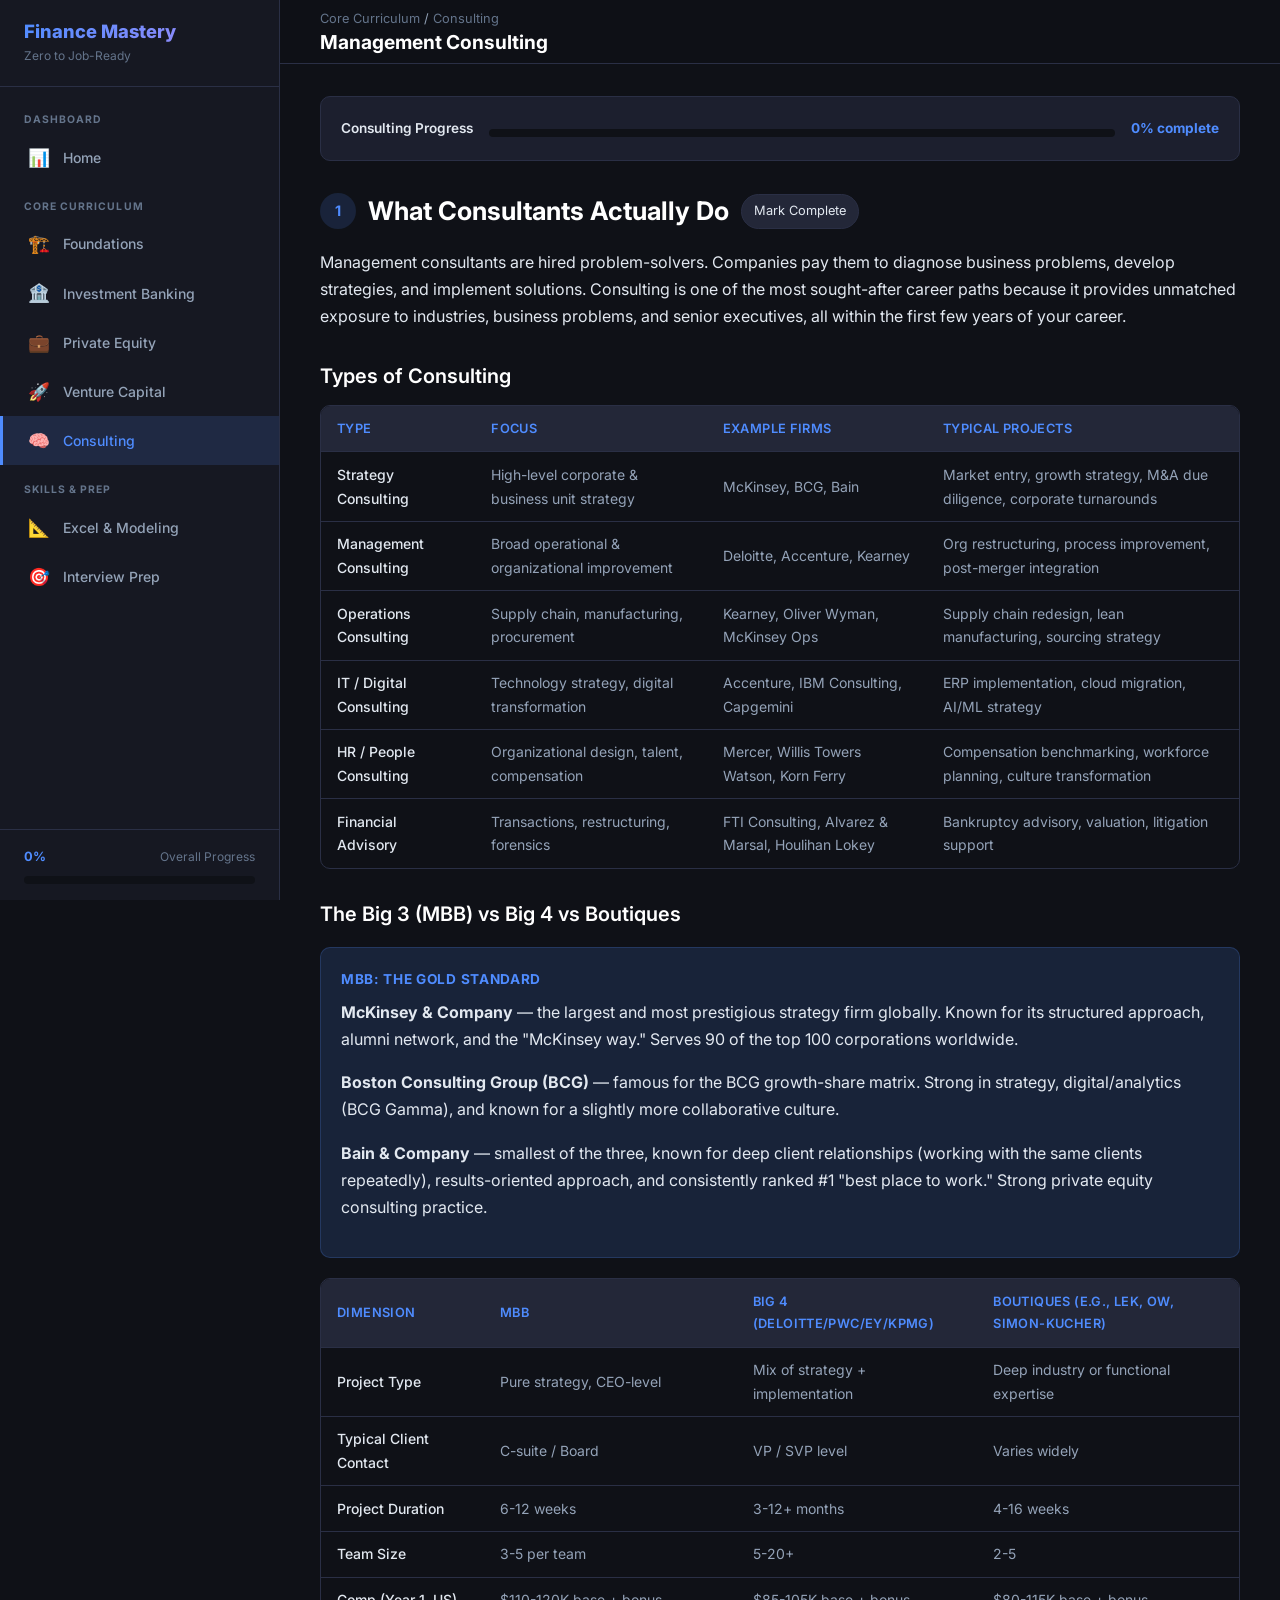
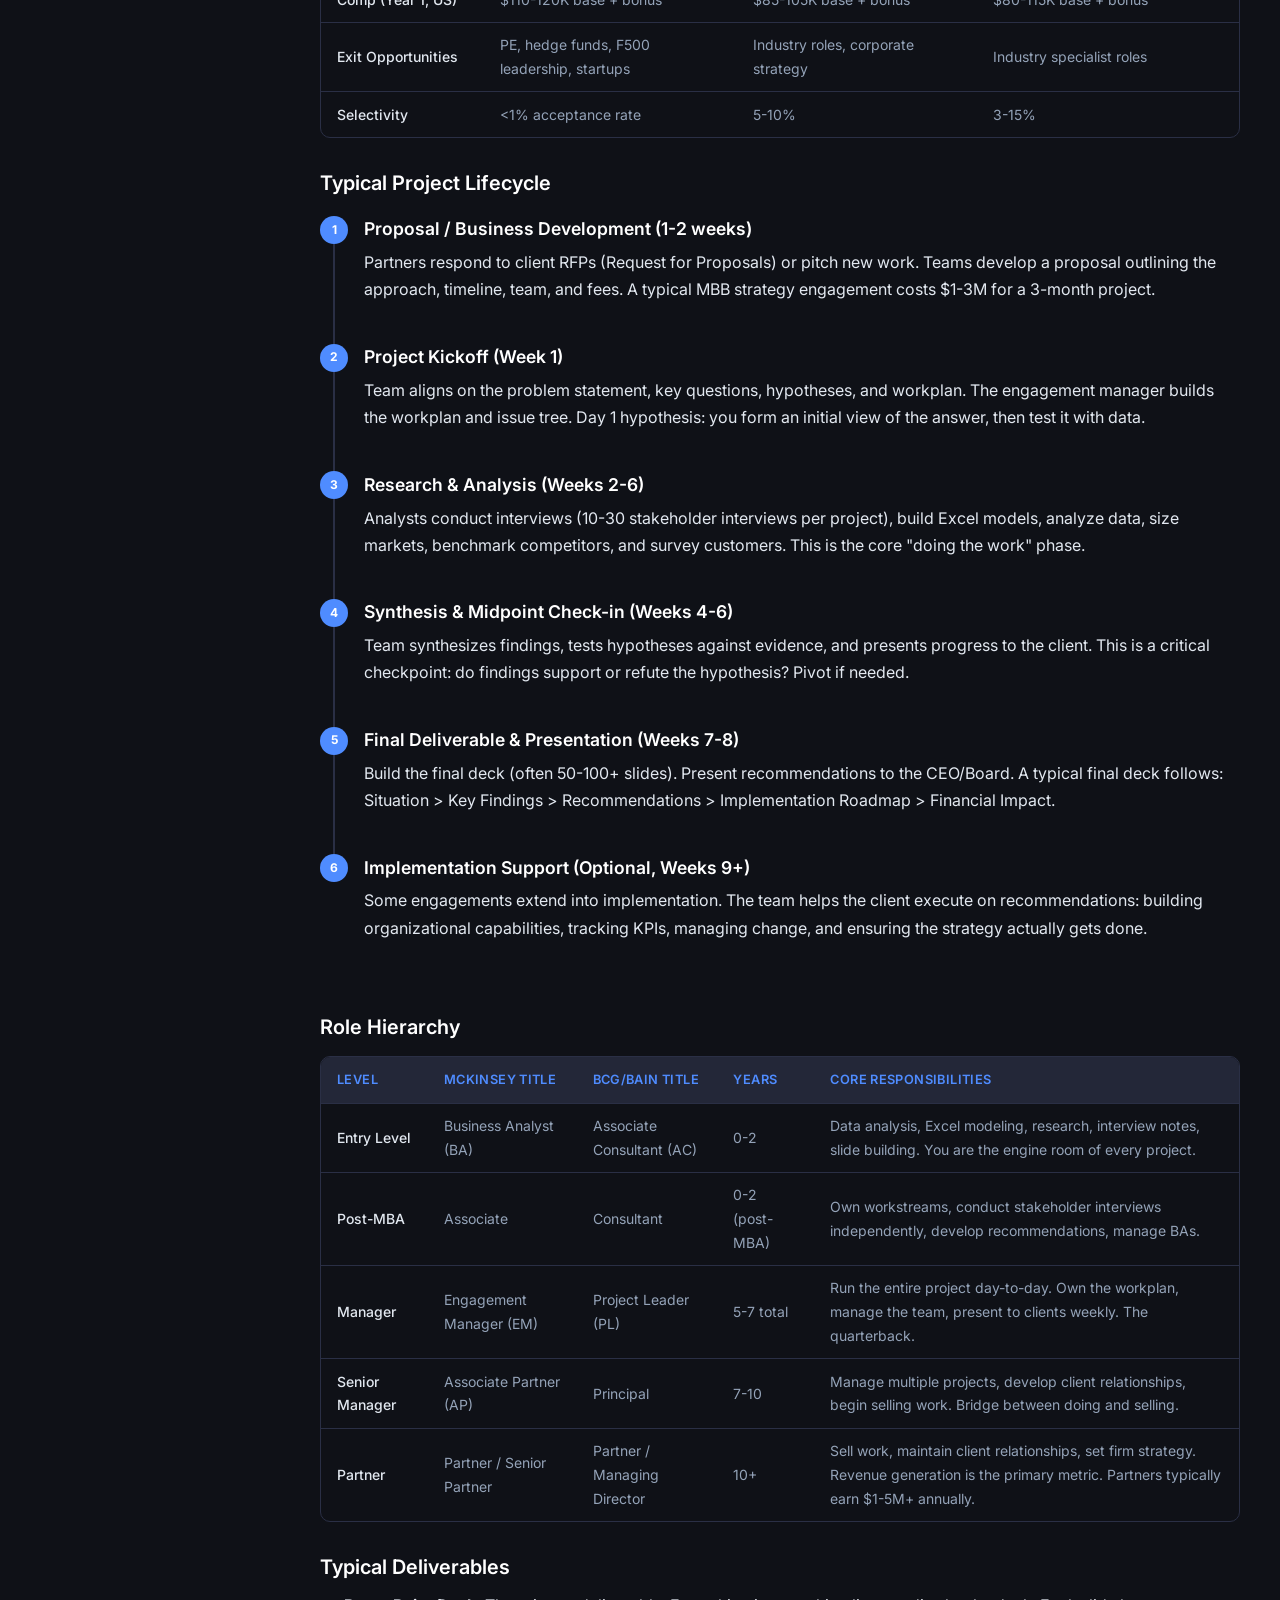
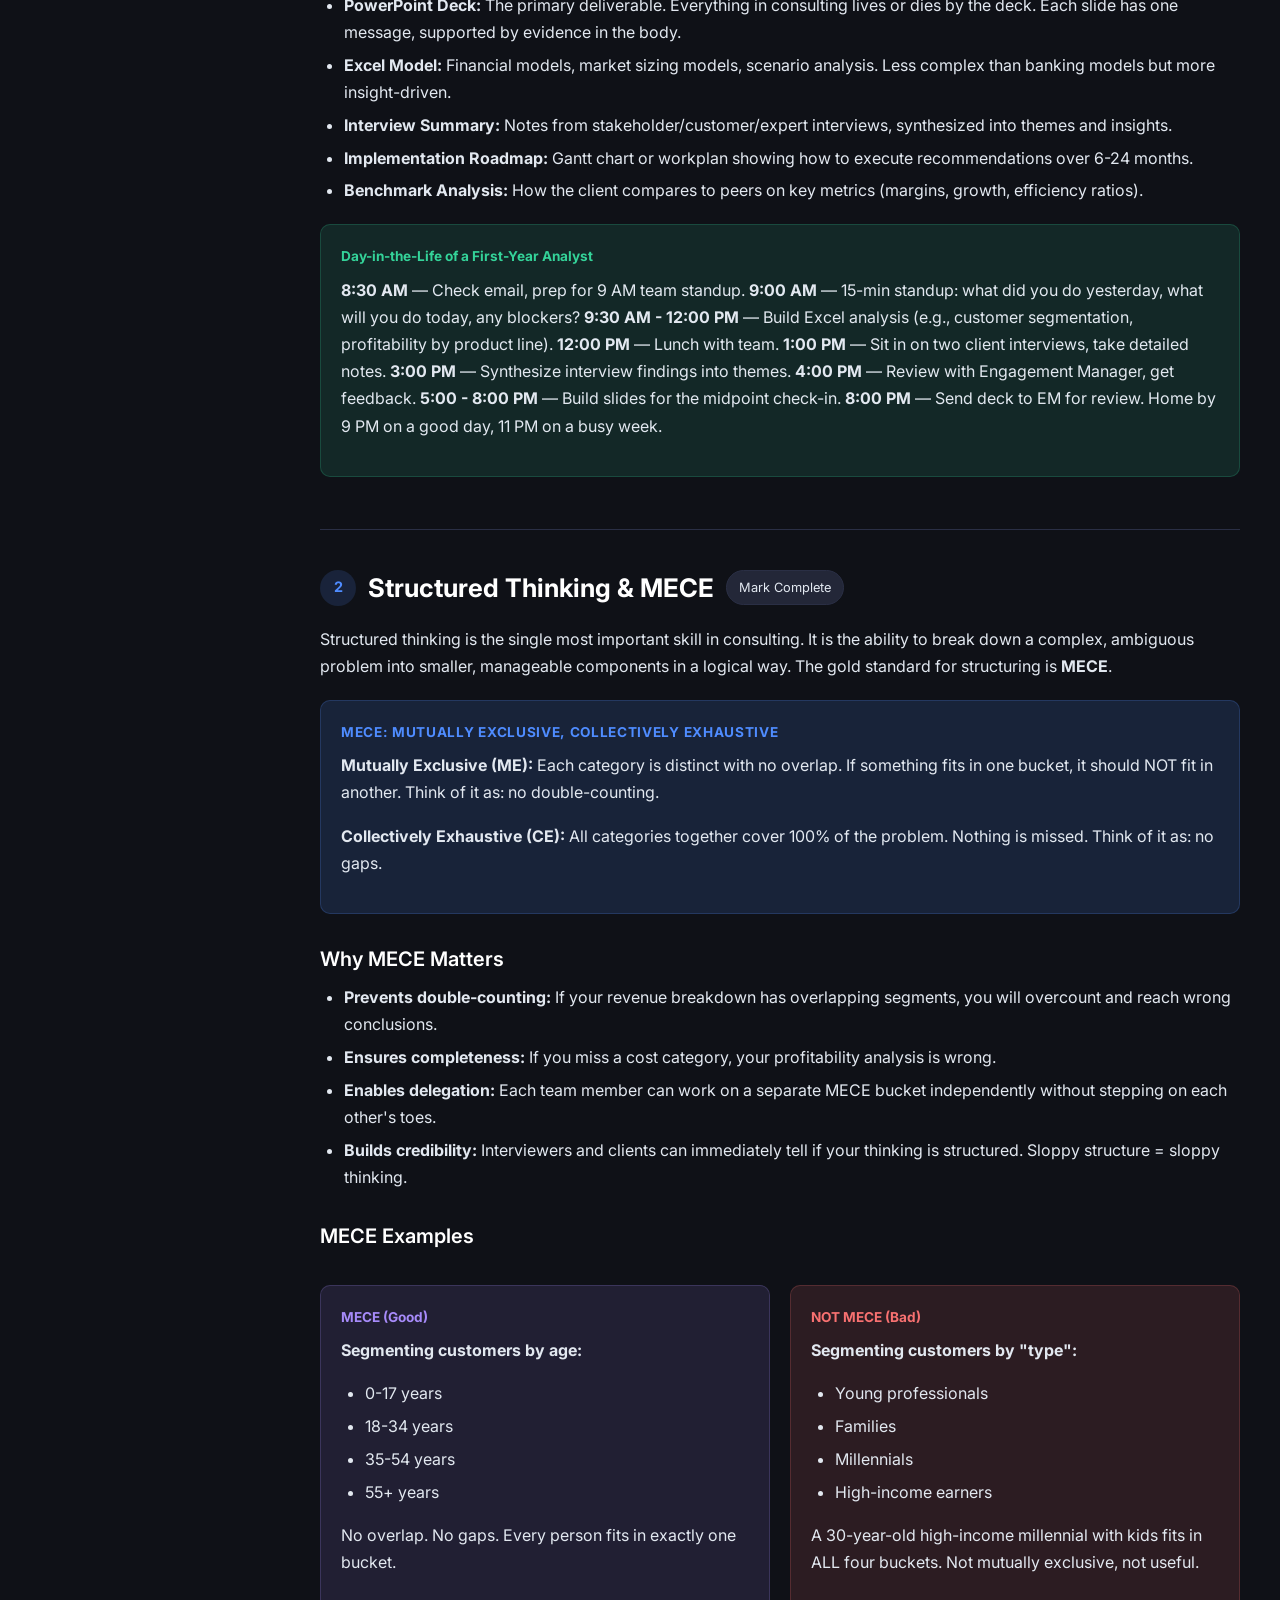
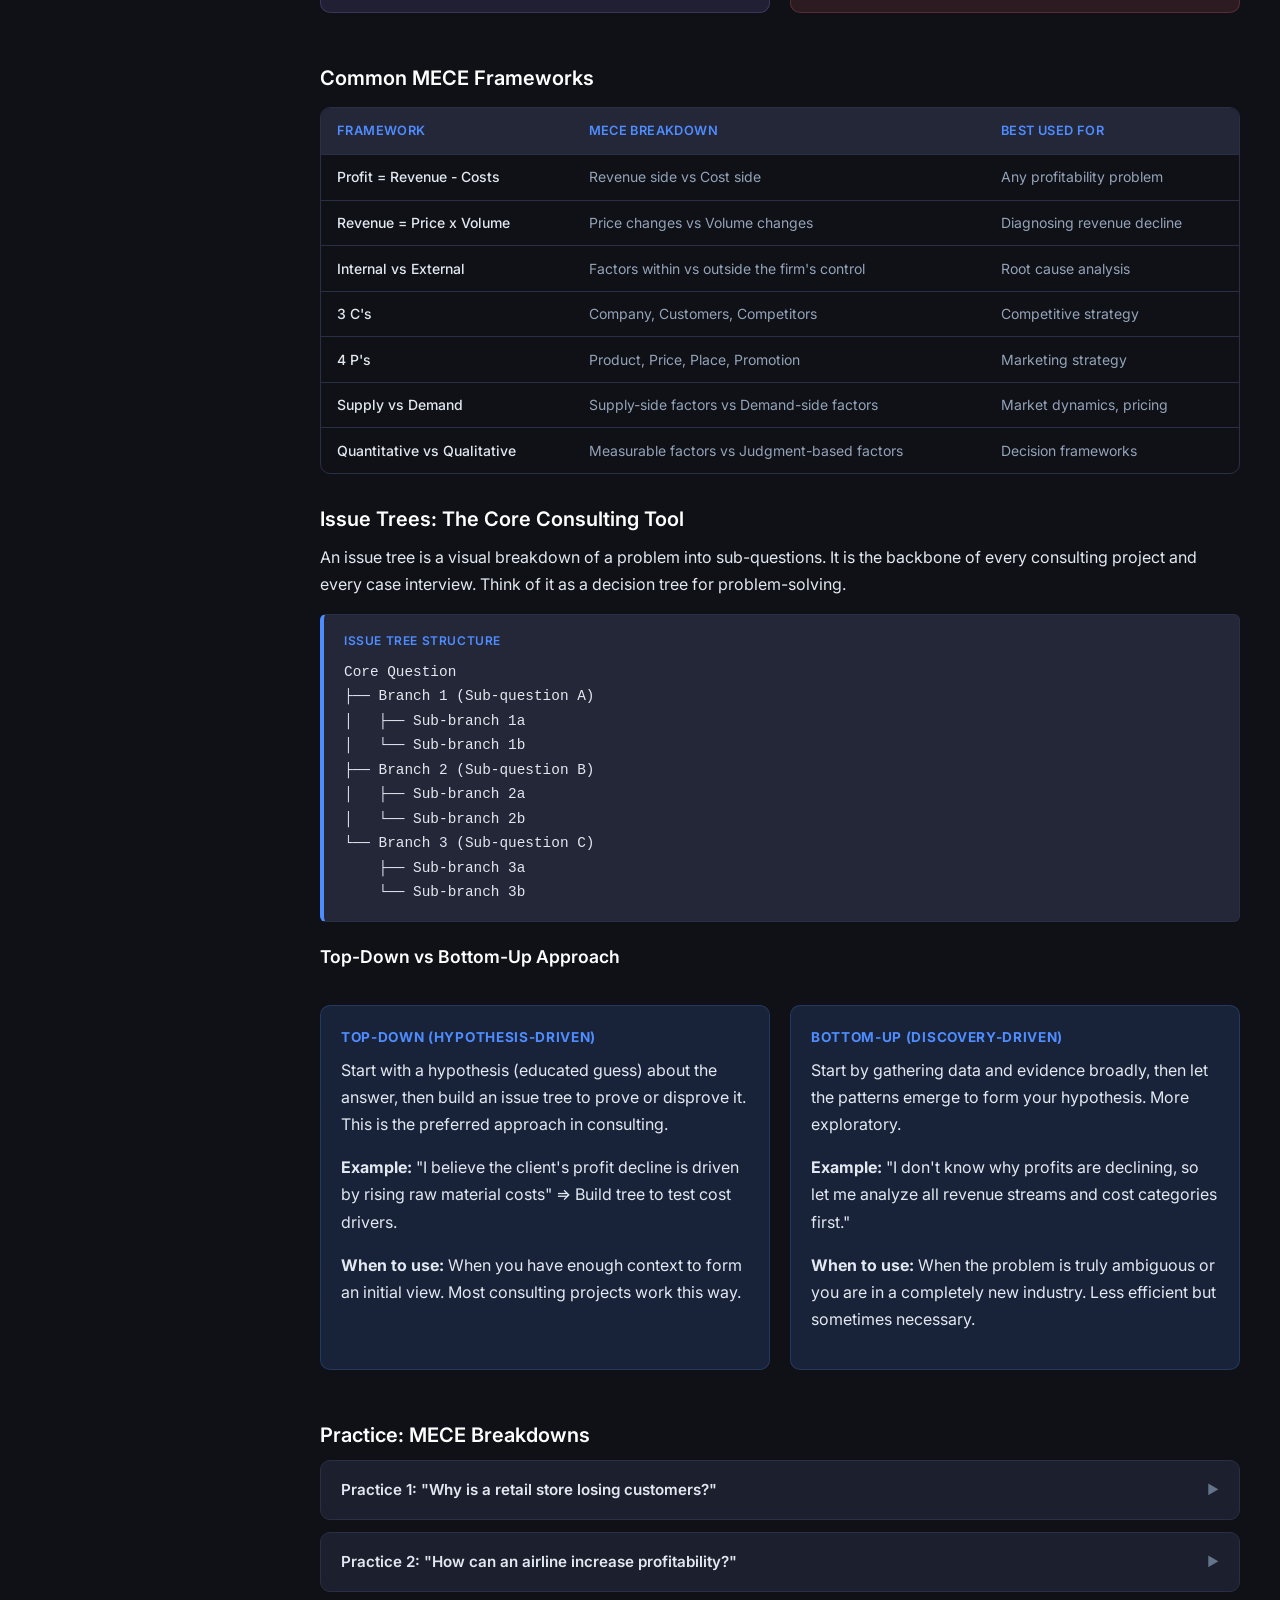
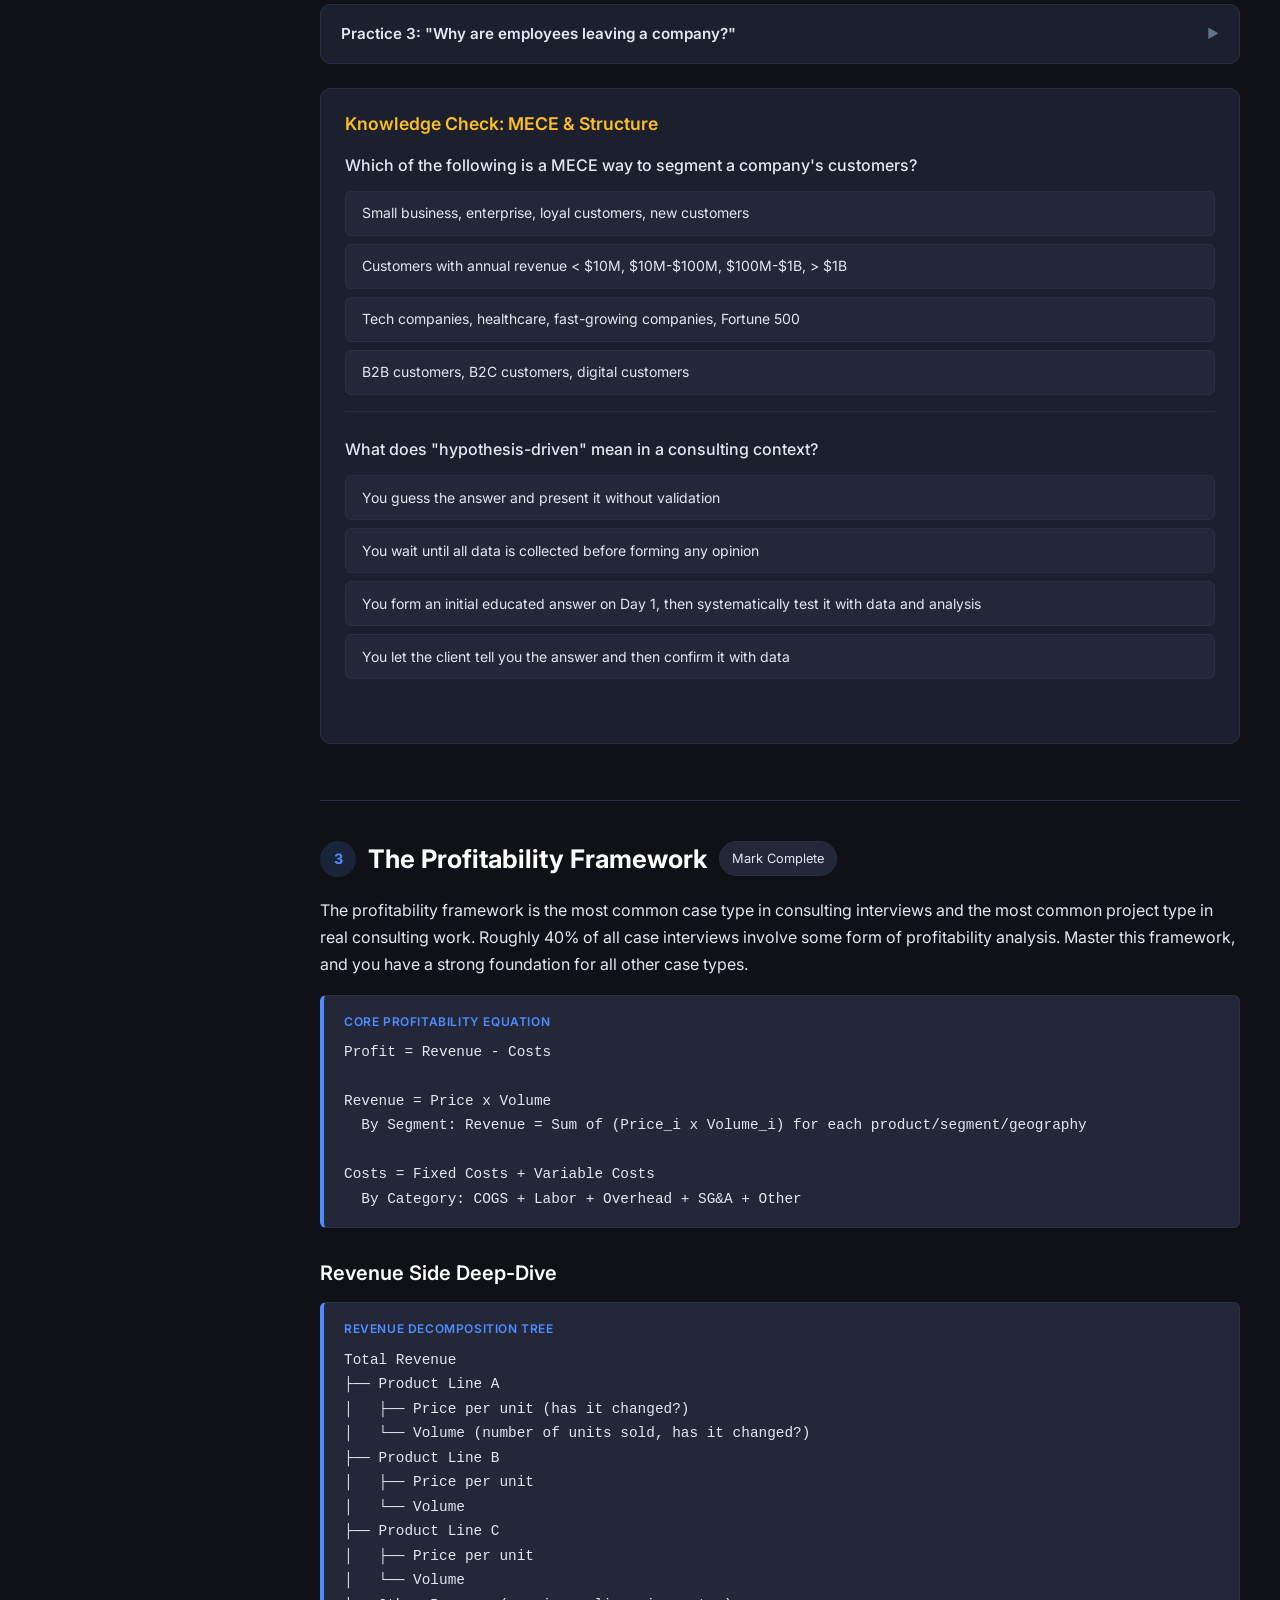
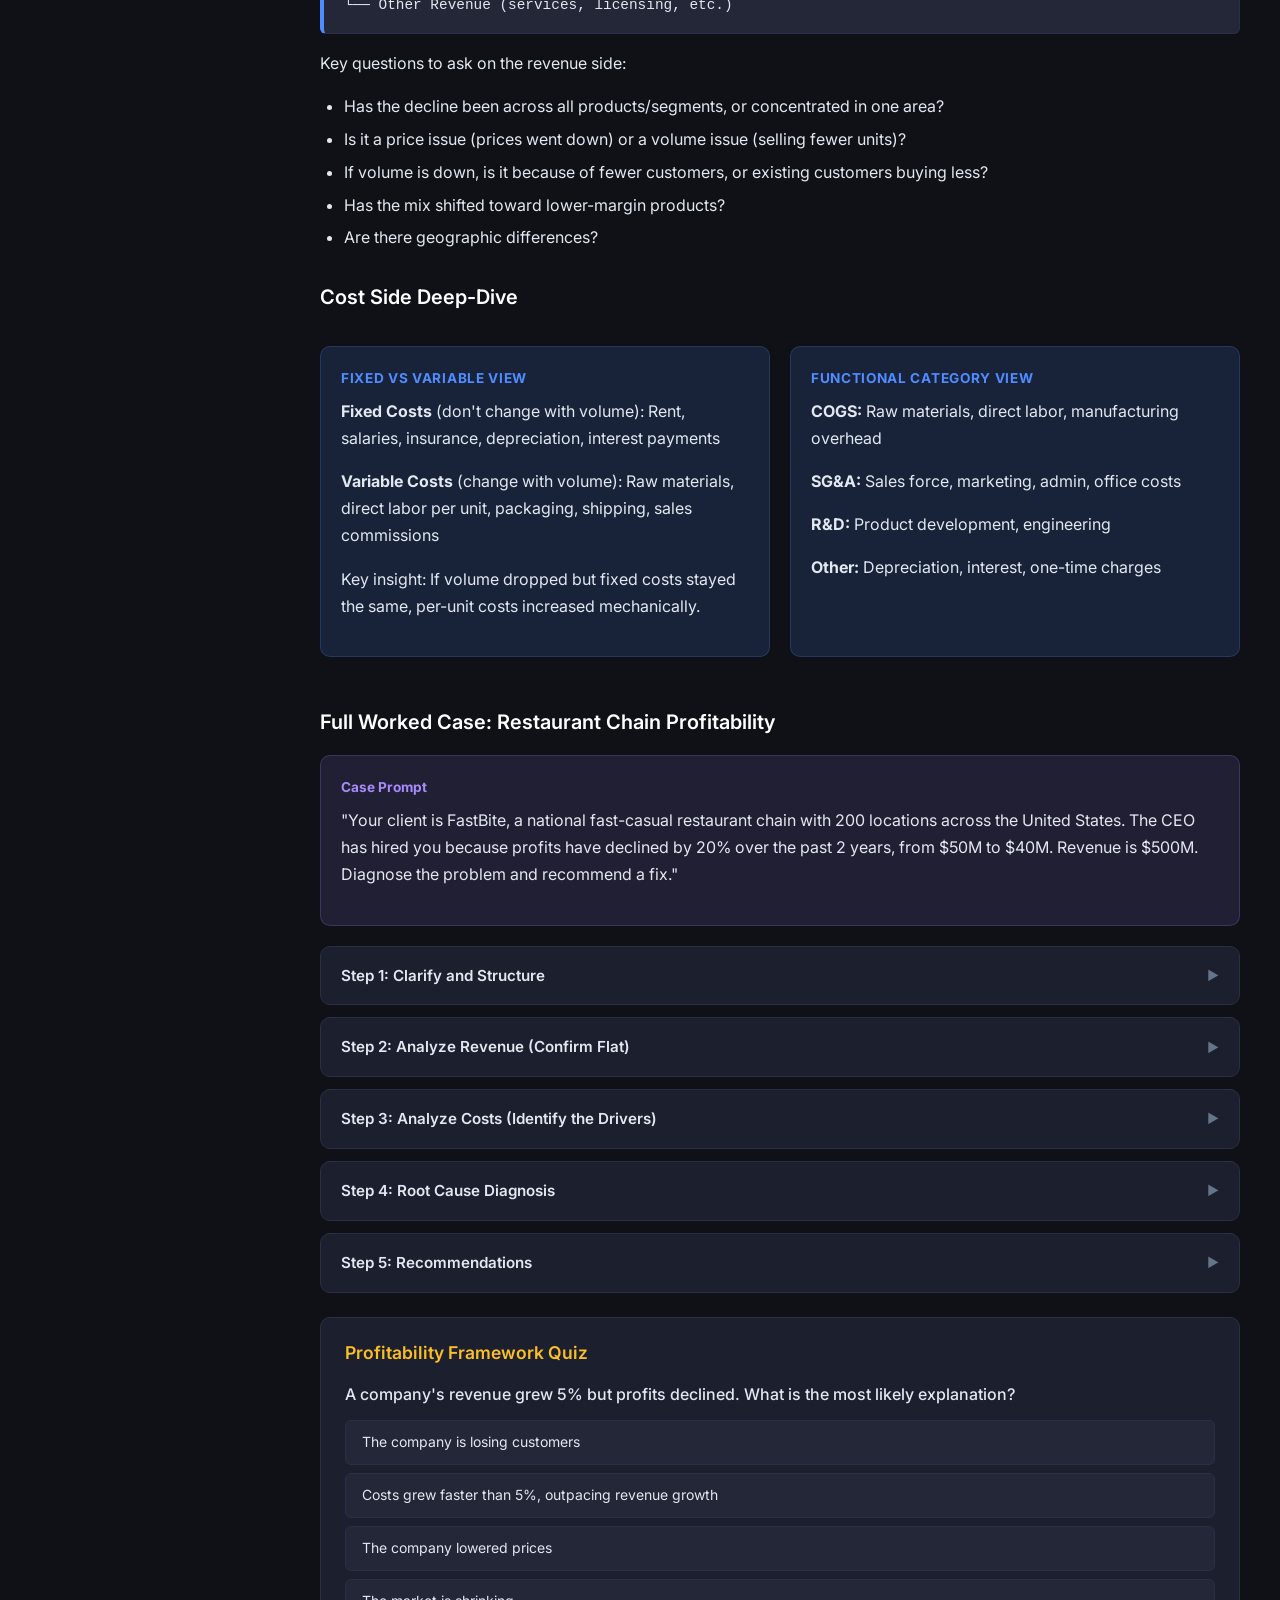
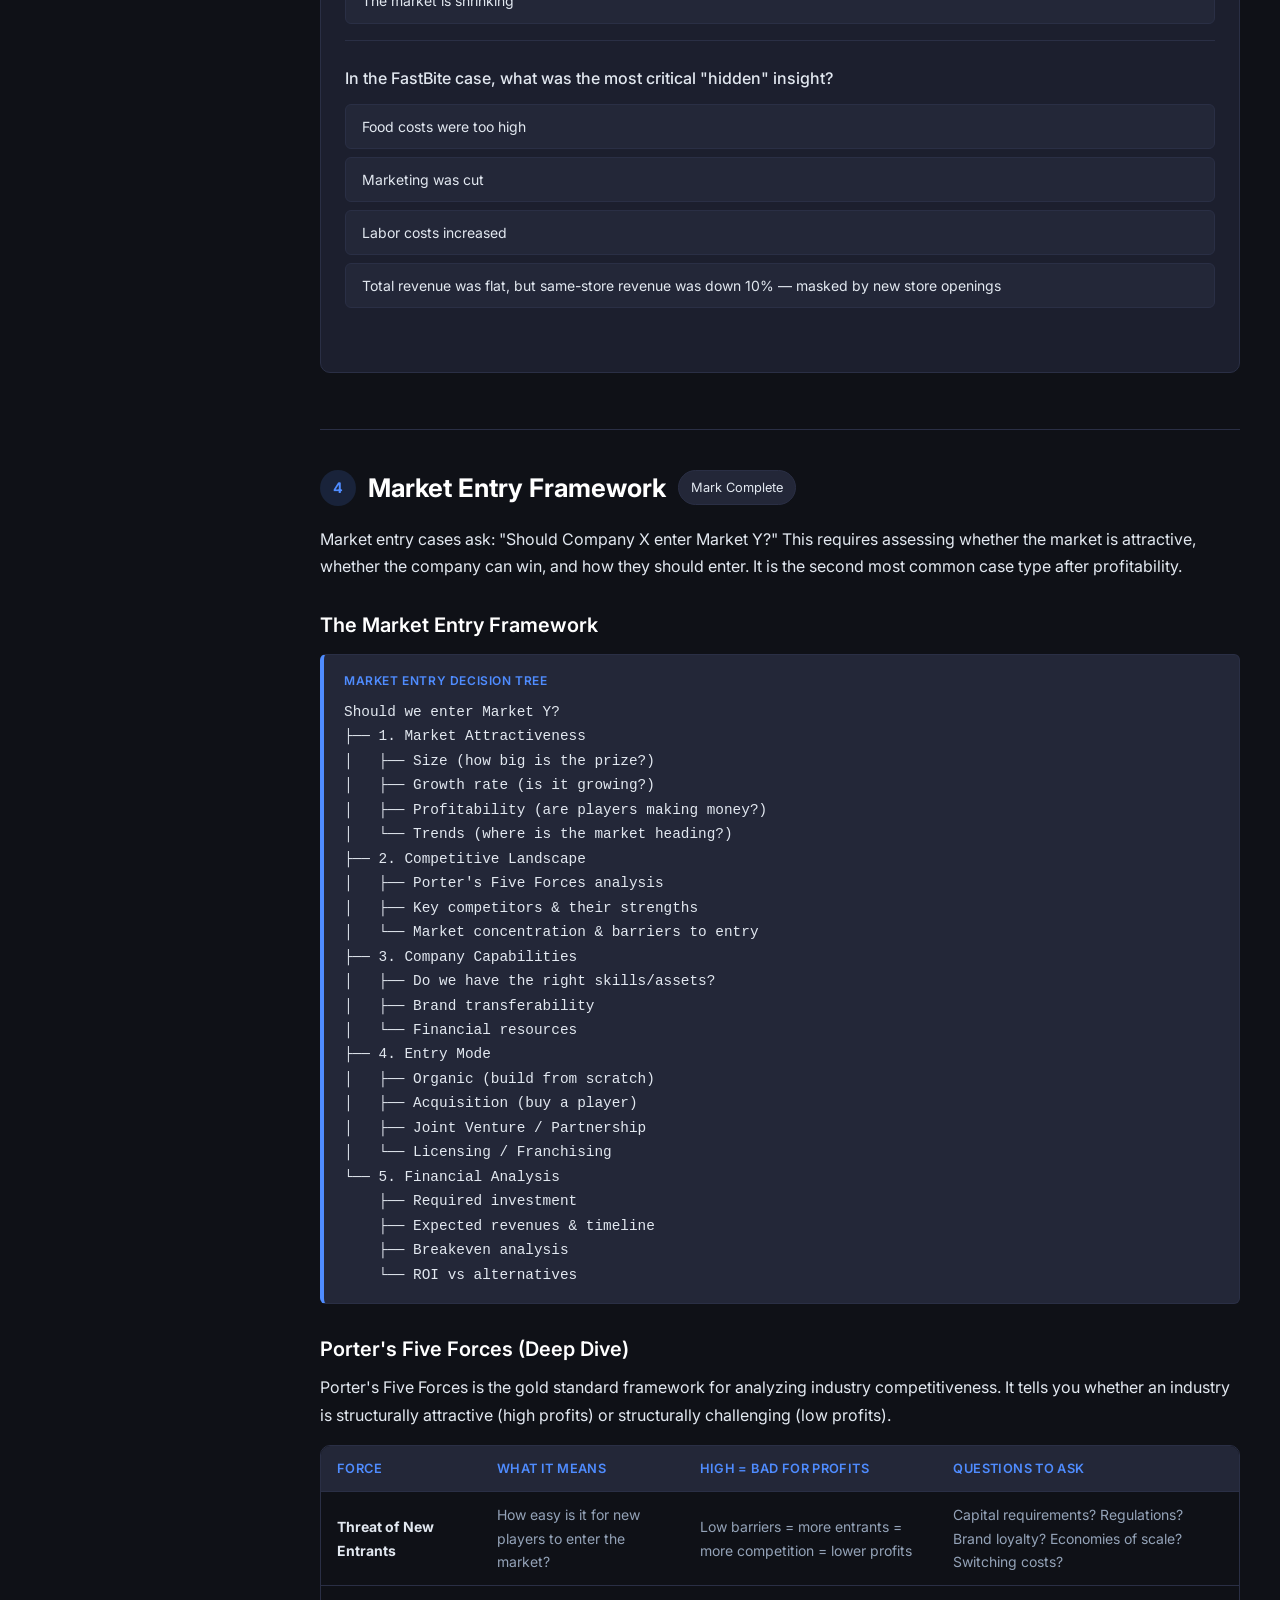
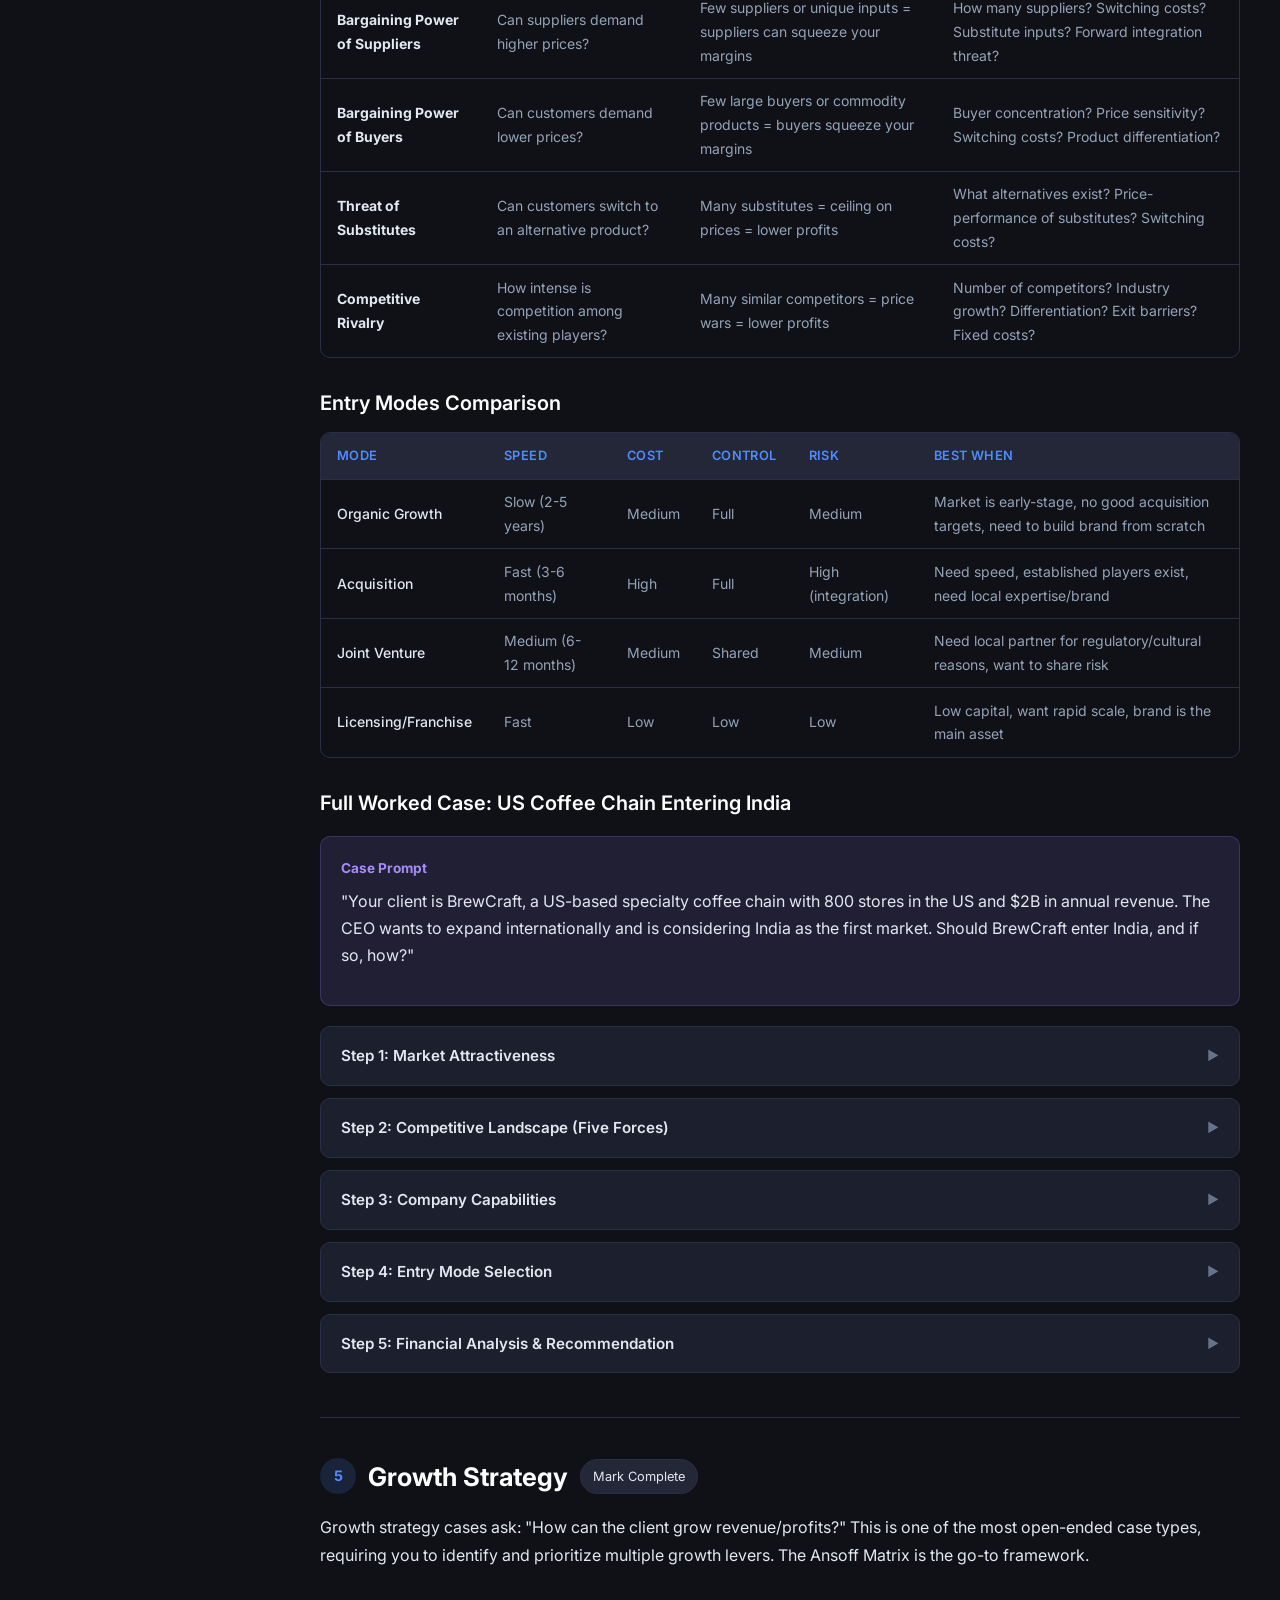
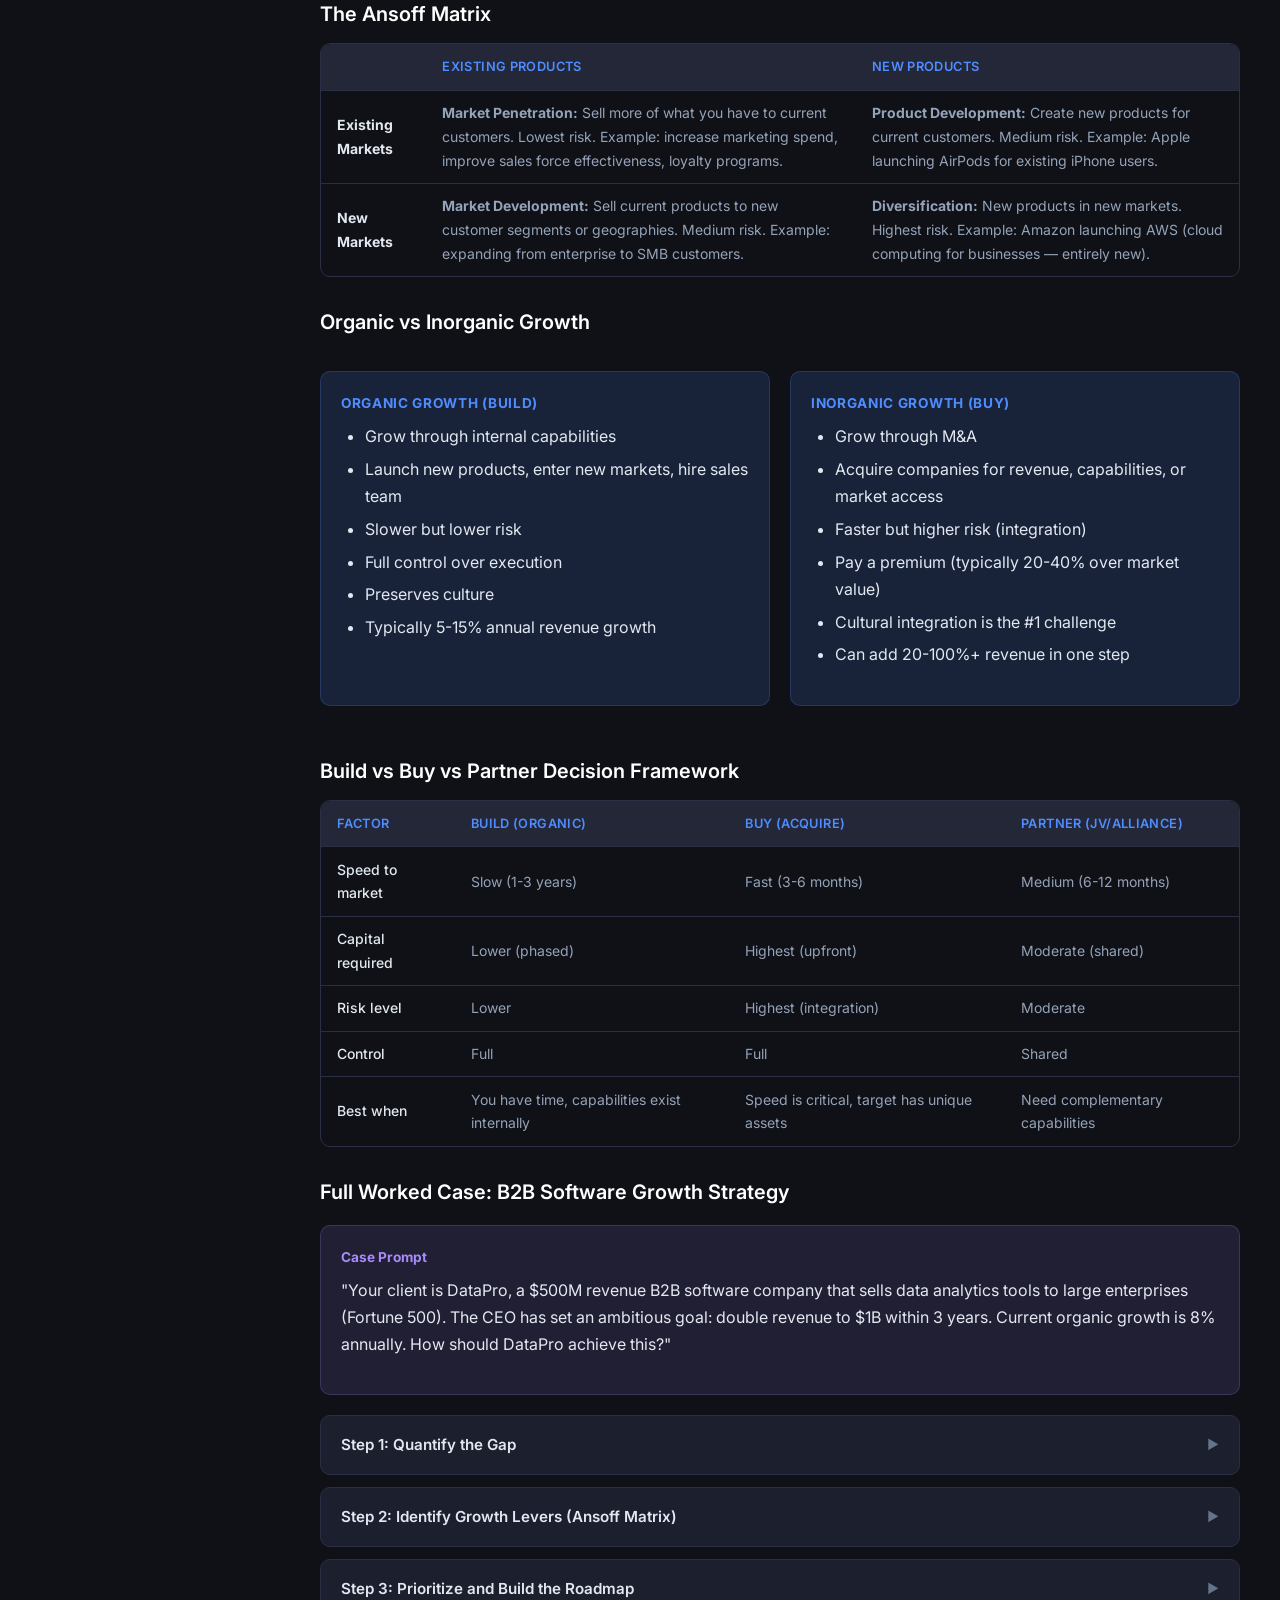
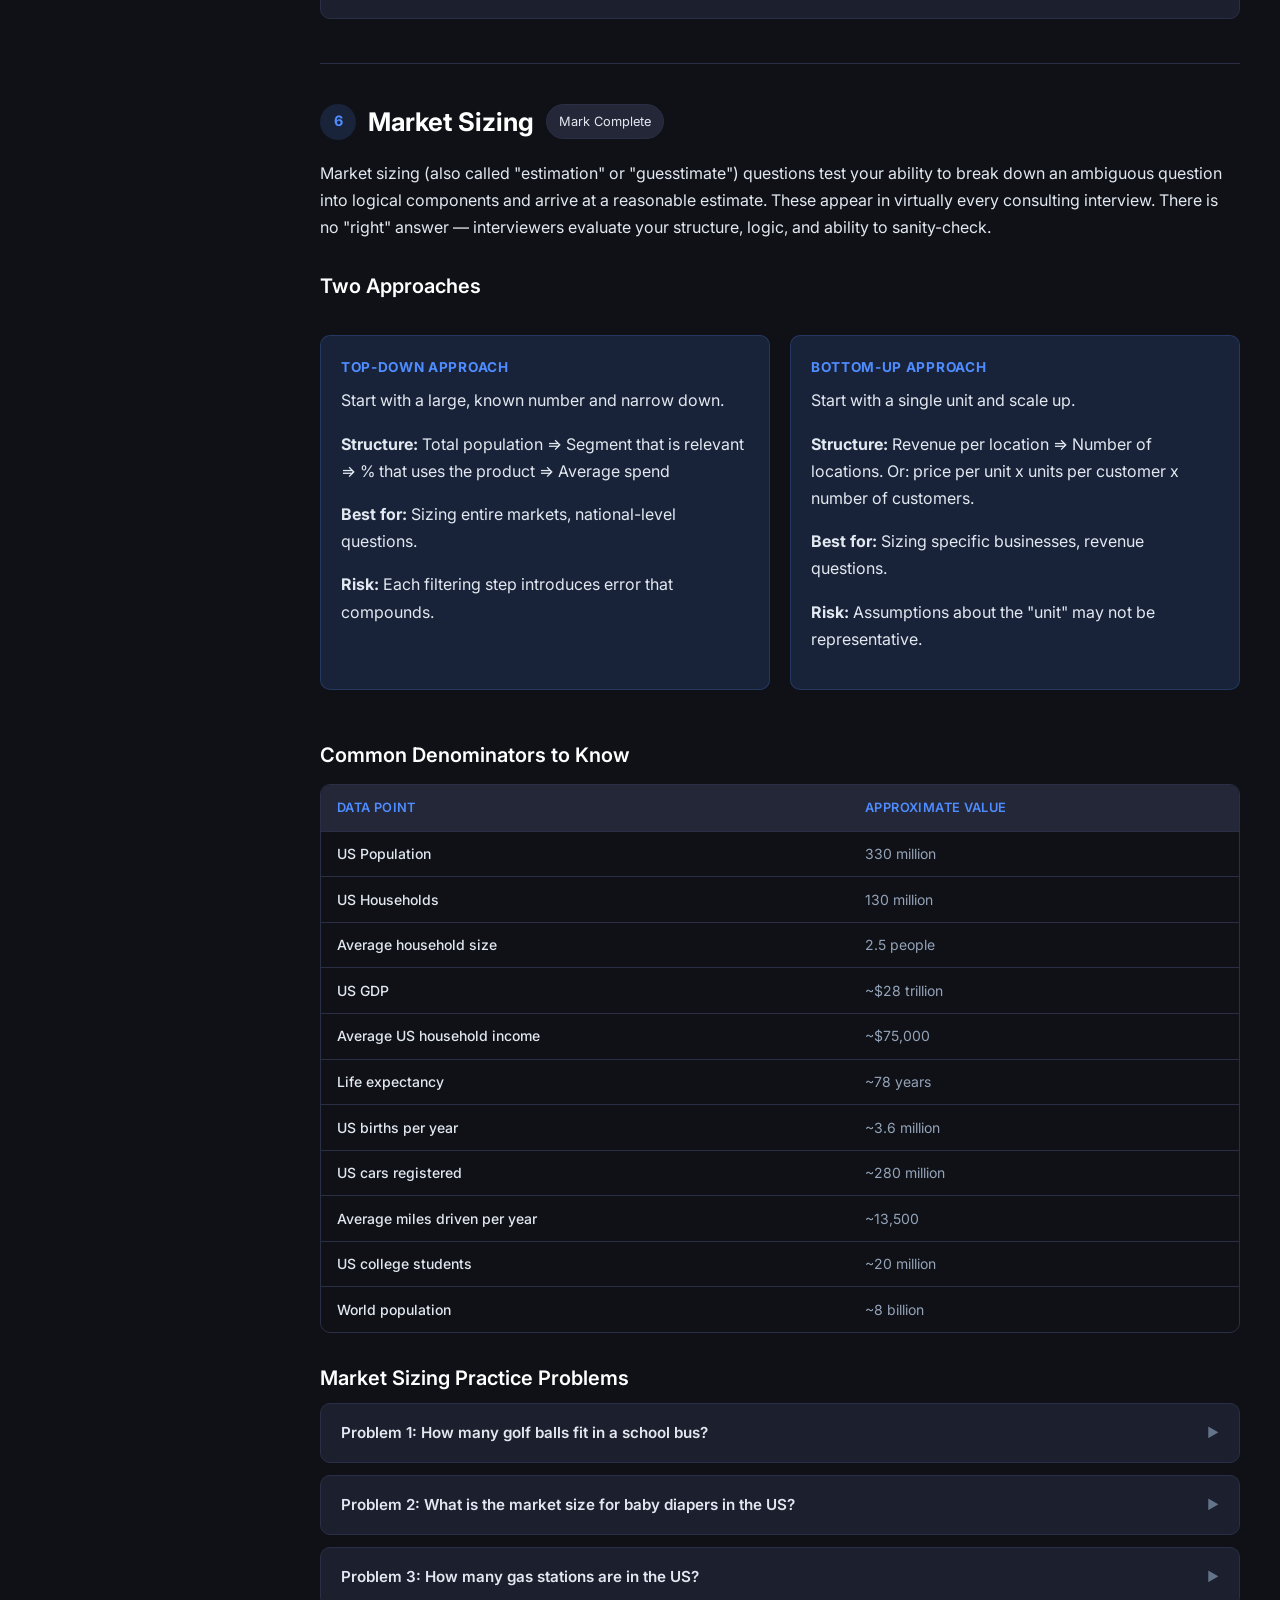
==== commit e41989a8: "Remove blocking page-nav TOC from all pages, fix VC section structure - Removed sticky page-nav bloc" ====
--- a/pages/consulting.html
+++ b/pages/consulting.html
@@ -49,20 +49,6 @@
         <span class="progress-pct">0%</span>
       </div>
 
-      <!-- TABLE OF CONTENTS -->
-      <div class="page-nav">
-        <h4>In This Module</h4>
-        <a href="#what-consultants-do">1. What Consultants Actually Do</a>
-        <a href="#mece">2. Structured Thinking & MECE</a>
-        <a href="#profitability">3. The Profitability Framework</a>
-        <a href="#market-entry">4. Market Entry Framework</a>
-        <a href="#growth-strategy">5. Growth Strategy</a>
-        <a href="#market-sizing">6. Market Sizing</a>
-        <a href="#ma-cases">7. M&A Cases in Consulting</a>
-        <a href="#operations">8. Operations & Cost Reduction</a>
-        <a href="#pricing">9. Pricing Strategy</a>
-        <a href="#communication">10. Communication & Presentation</a>
-      </div>
 
       <!-- ============================================================ -->
       <!-- SECTION 1: WHAT CONSULTANTS ACTUALLY DO                      -->
--- a/css/styles.css
+++ b/css/styles.css
@@ -728,8 +728,6 @@
 
 /* Mini nav for long pages */
 .page-nav {
-  position: sticky;
-  top: calc(var(--header-h) + 1rem);
   background: var(--bg-card);
   border: 1px solid var(--border);
   border-radius: var(--radius);
@@ -738,12 +736,15 @@
 }
 .page-nav h4 { margin: 0 0 0.5rem; font-size: 0.85rem; color: var(--text-muted); text-transform: uppercase; letter-spacing: 0.05em; }
 .page-nav a {
-  display: block;
-  padding: 0.3rem 0;
-  font-size: 0.85rem;
+  display: inline-block;
+  padding: 0.25rem 0.75rem;
+  margin: 0.2rem 0;
+  font-size: 0.8rem;
   color: var(--text-dim);
-}
-.page-nav a:hover { color: var(--accent); }
+  background: var(--bg-input);
+  border-radius: 4px;
+}
+.page-nav a:hover { color: var(--accent); background: var(--accent-glow); }
 
 /* Highlight */
 mark {
